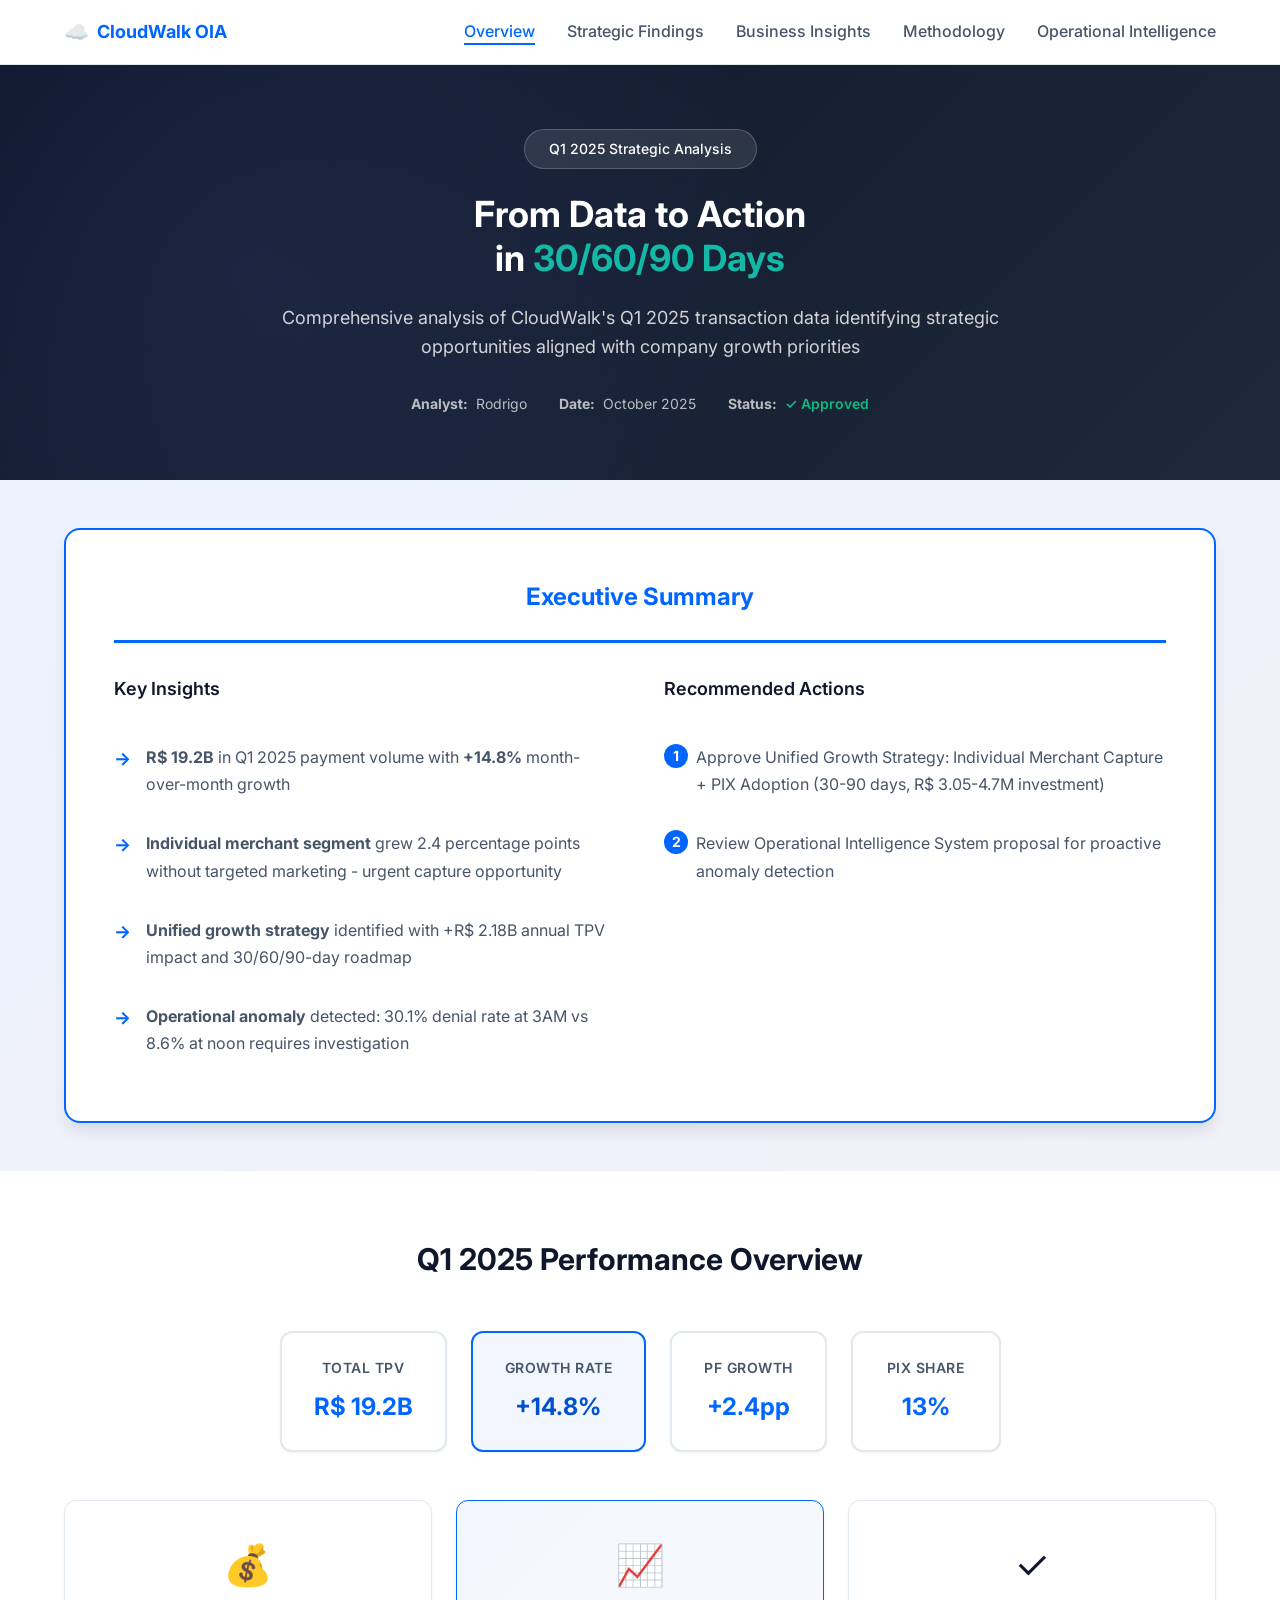
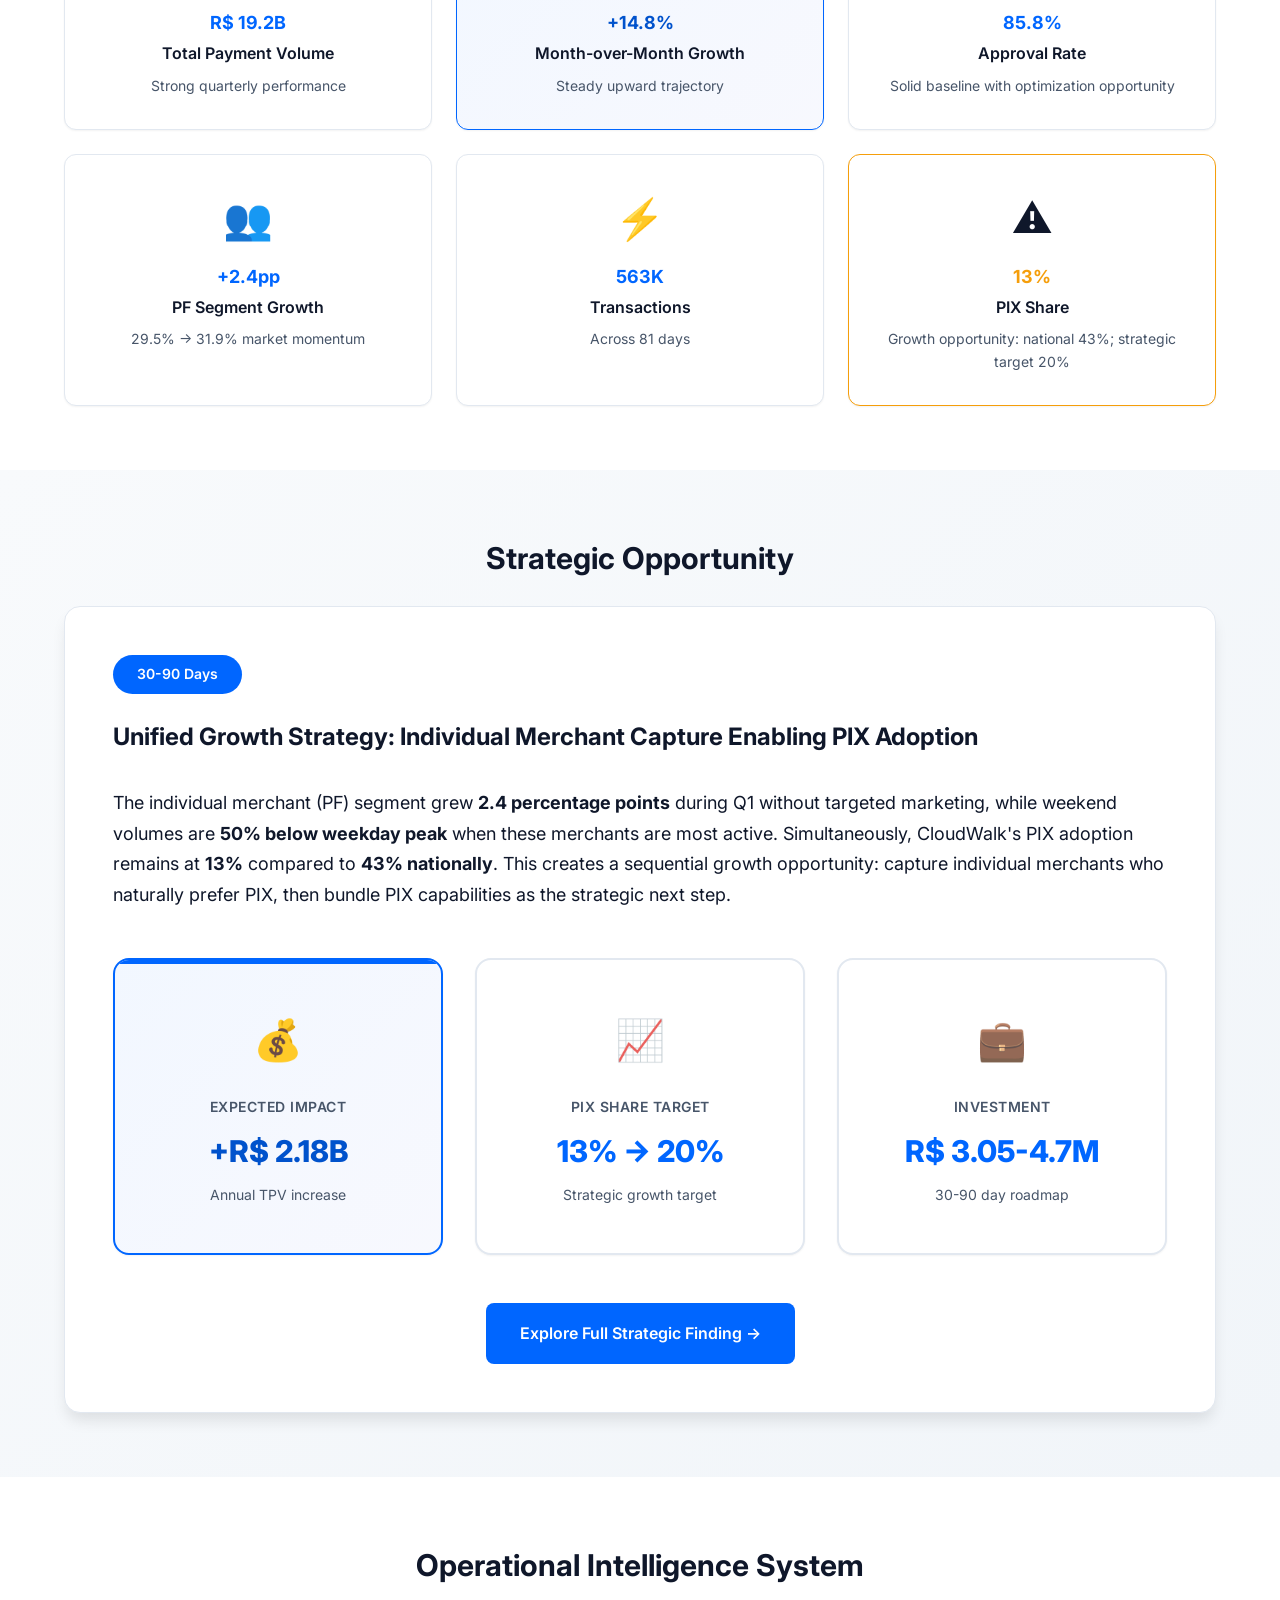
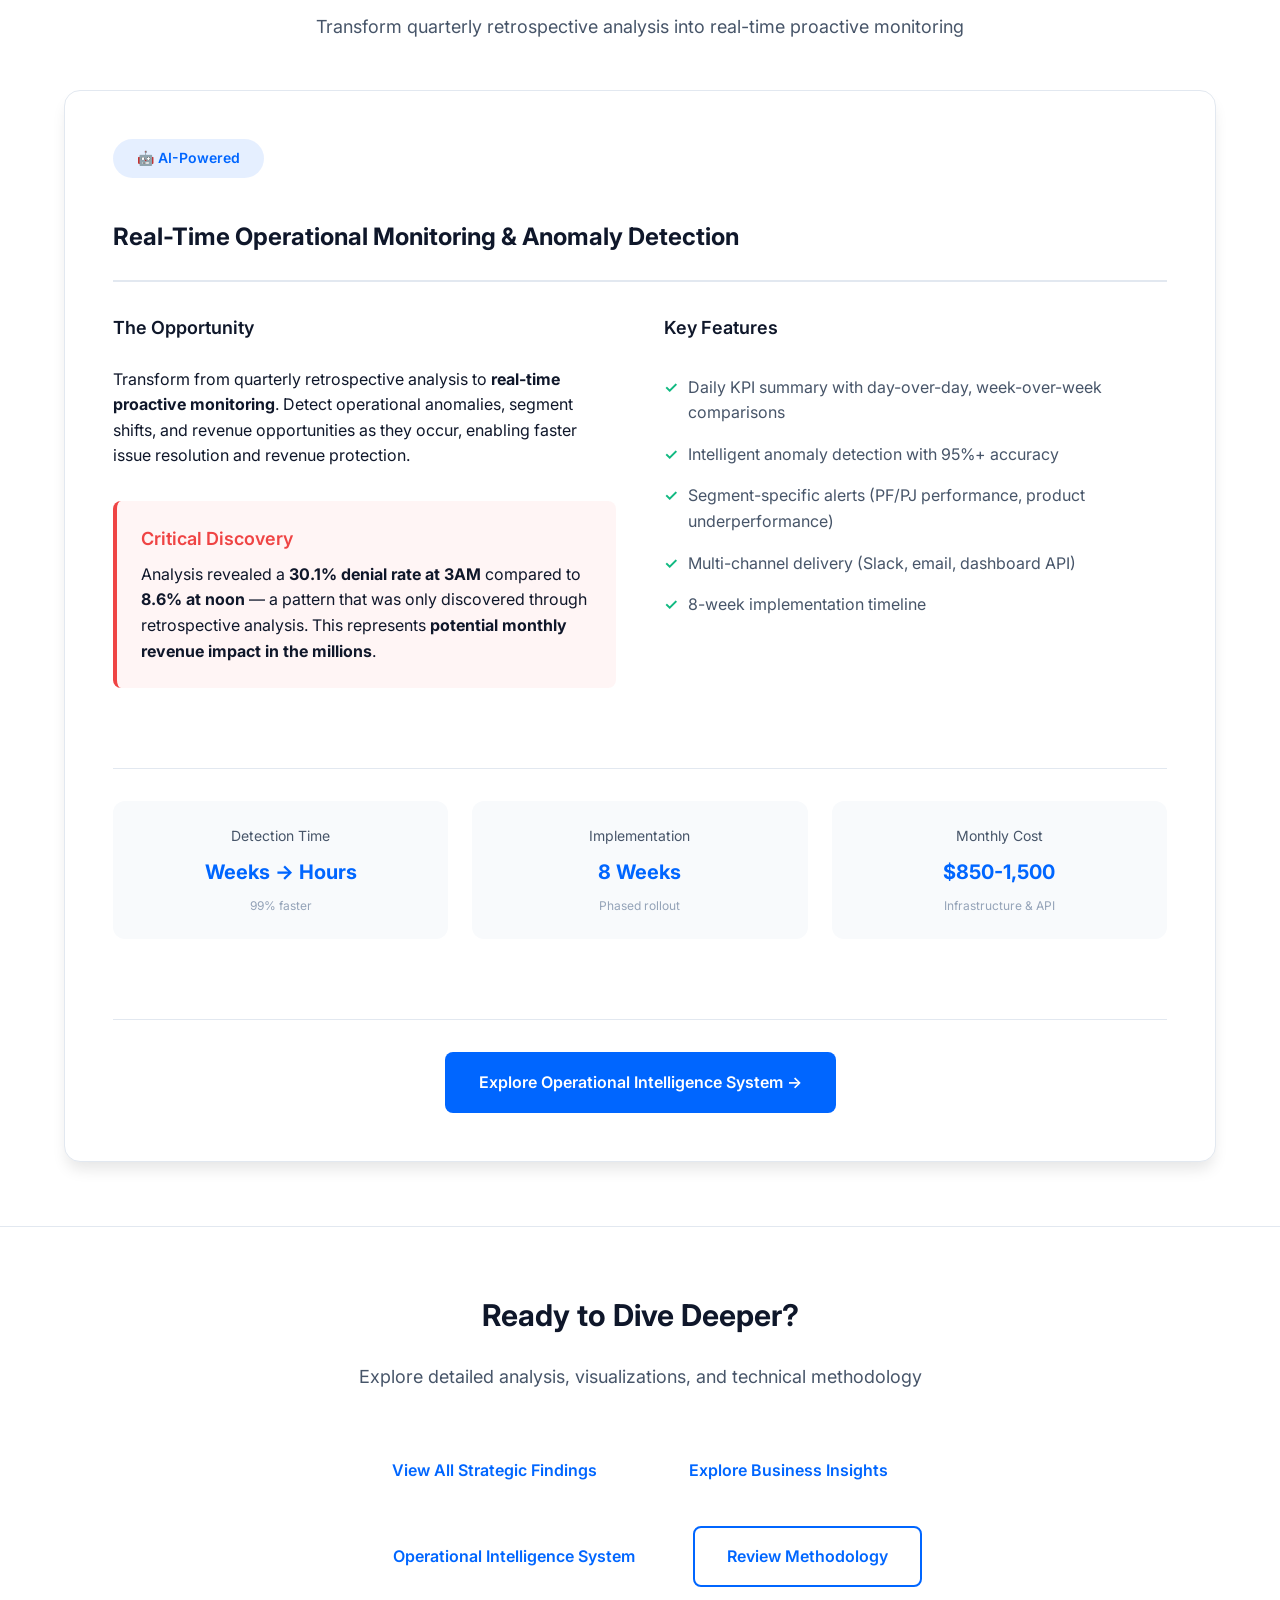
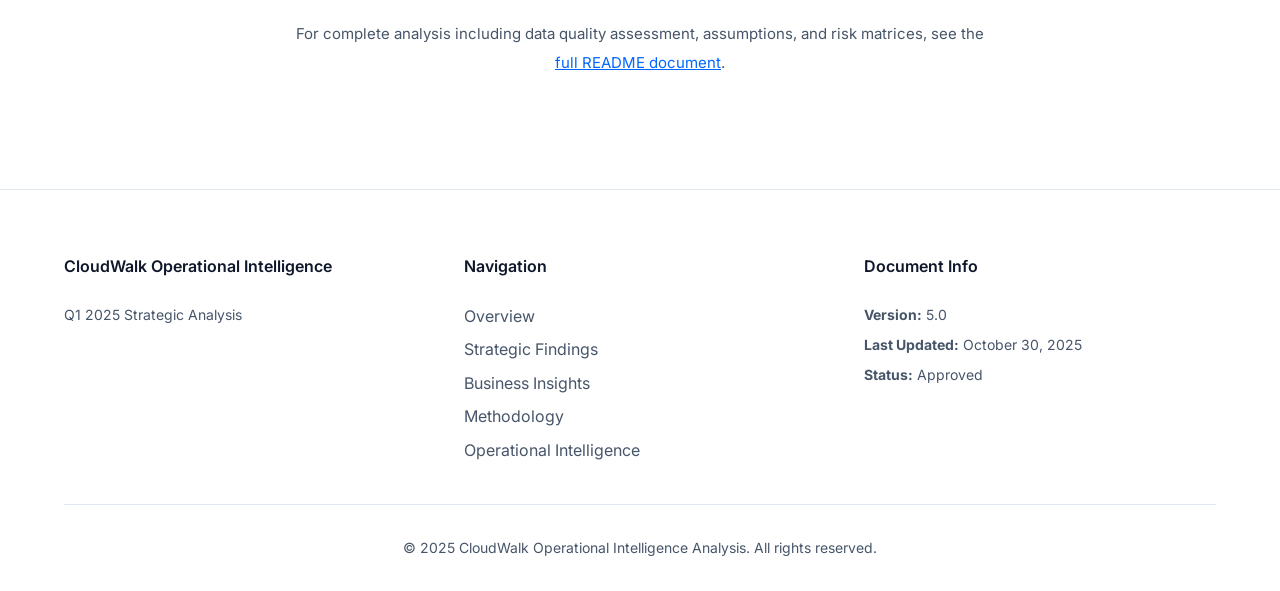
==== docs/index.html @ cc26c4d3 "Commit034 More updates on overview" ====
<!DOCTYPE html>
<html lang="en">
<head>
    <meta charset="UTF-8">
    <meta name="viewport" content="width=device-width, initial-scale=1.0">
    <title>CloudWalk Q1 2025 Strategic Analysis | Operational Intelligence</title>
    <link rel="stylesheet" href="styles.css">
    <link rel="preconnect" href="https://fonts.googleapis.com">
    <link rel="preconnect" href="https://fonts.gstatic.com" crossorigin>
    <link href="https://fonts.googleapis.com/css2?family=Inter:wght@300;400;500;600;700&display=swap" rel="stylesheet">
</head>
<body>
    <!-- Navigation -->
    <nav class="navbar">
        <div class="nav-container">
            <div class="nav-brand">
                <span class="brand-icon">☁️</span>
                <span class="brand-text">CloudWalk OIA</span>
            </div>
            <ul class="nav-menu">
                <li><a href="index.html" class="active">Overview</a></li>
                <li><a href="findings.html">Strategic Findings</a></li>
                <li><a href="insights.html">Business Insights</a></li>
                <li><a href="methodology.html">Methodology</a></li>
                <li><a href="operational-intelligence.html">Operational Intelligence</a></li>
            </ul>
            <button class="nav-toggle" aria-label="Toggle navigation">
                <span></span>
                <span></span>
                <span></span>
            </button>
        </div>
    </nav>

    <!-- Hero Section -->
    <section class="hero">
        <div class="container">
            <div class="hero-content">
                <div class="hero-badge">Q1 2025 Strategic Analysis</div>
                <h1 class="hero-title">From Data to Action<br>in <span class="highlight">30/60/90 Days</span></h1>
                <p class="hero-subtitle">Comprehensive analysis of CloudWalk's Q1 2025 transaction data identifying strategic opportunities aligned with company growth priorities</p>
                <div class="hero-meta">
                    <span class="meta-item"><strong>Analyst:</strong> Rodrigo</span>
                    <span class="meta-item"><strong>Date:</strong> October 2025</span>
                    <span class="meta-item"><strong>Status:</strong> <span class="badge-approved">✓ Approved</span></span>
                </div>
            </div>
        </div>
    </section>

    <!-- Executive Summary -->
    <section class="executive-summary-section">
        <div class="container">
            <div class="exec-summary-card">
                <h2 class="exec-summary-title">Executive Summary</h2>
                <div class="exec-summary-grid">
                    <div class="exec-summary-main">
                        <h3>Key Insights</h3>
                        <ul class="exec-insights">
                            <li><strong>R$ 19.2B</strong> in Q1 2025 payment volume with <strong>+14.8%</strong> month-over-month growth</li>
                            <li><strong>Individual merchant segment</strong> grew 2.4 percentage points without targeted marketing - urgent capture opportunity</li>
                            <li><strong>Unified growth strategy</strong> identified with +R$ 2.18B annual TPV impact and 30/60/90-day roadmap</li>
                            <li><strong>Operational anomaly</strong> detected: 30.1% denial rate at 3AM vs 8.6% at noon requires investigation</li>
                        </ul>
                    </div>
                    <div class="exec-summary-action">
                        <h3>Recommended Actions</h3>
                        <ol class="exec-actions">
                            <li>Approve Unified Growth Strategy: Individual Merchant Capture + PIX Adoption (30-90 days, R$ 3.05-4.7M investment)</li>
                            <li>Review Operational Intelligence System proposal for proactive anomaly detection</li>
                        </ol>
                    </div>
                </div>
            </div>
        </div>
    </section>

    <!-- Key Metrics -->
    <section class="metrics-section">
        <div class="container">
            <h2 class="section-title">Q1 2025 Performance Overview</h2>
            <div class="quick-stats-bar">
                <div class="quick-stat">
                    <span class="quick-stat-label">Total TPV</span>
                    <span class="quick-stat-value">R$ 19.2B</span>
                </div>
                <div class="quick-stat highlight">
                    <span class="quick-stat-label">Growth Rate</span>
                    <span class="quick-stat-value">+14.8%</span>
                </div>
                <div class="quick-stat">
                    <span class="quick-stat-label">PF Growth</span>
                    <span class="quick-stat-value">+2.4pp</span>
                </div>
                <div class="quick-stat">
                    <span class="quick-stat-label">PIX Share</span>
                    <span class="quick-stat-value">13%</span>
                </div>
            </div>
            <div class="metrics-grid">
                <div class="metric-card">
                    <div class="metric-icon">💰</div>
                    <div class="metric-value">R$ 19.2B</div>
                    <div class="metric-label">Total Payment Volume</div>
                    <div class="metric-description">Strong quarterly performance</div>
                </div>
                <div class="metric-card highlight-card">
                    <div class="metric-icon">📈</div>
                    <div class="metric-value">+14.8%</div>
                    <div class="metric-label">Month-over-Month Growth</div>
                    <div class="metric-description">Steady upward trajectory</div>
                </div>
                <div class="metric-card">
                    <div class="metric-icon">✓</div>
                    <div class="metric-value">85.8%</div>
                    <div class="metric-label">Approval Rate</div>
                    <div class="metric-description">Solid baseline with optimization opportunity</div>
                </div>
                <div class="metric-card">
                    <div class="metric-icon">👥</div>
                    <div class="metric-value">+2.4pp</div>
                    <div class="metric-label">PF Segment Growth</div>
                    <div class="metric-description">29.5% → 31.9% market momentum</div>
                </div>
                <div class="metric-card">
                    <div class="metric-icon">⚡</div>
                    <div class="metric-value">563K</div>
                    <div class="metric-label">Transactions</div>
                    <div class="metric-description">Across 81 days</div>
                </div>
                <div class="metric-card warning-card">
                    <div class="metric-icon">⚠️</div>
                    <div class="metric-value">13%</div>
                    <div class="metric-label">PIX Share</div>
                    <div class="metric-description">Growth opportunity: national 43%; strategic target 20%</div>
                </div>
            </div>
        </div>
    </section>

    <!-- Strategic Opportunity (Consolidated) -->
    <section class="opportunity-section">
        <div class="container">
            <div class="opportunity-content">
                <h2 class="section-title">Strategic Opportunity</h2>
                <div class="opportunity-card">
                    <div class="opportunity-header">
                        <span class="opportunity-badge">30-90 Days</span>
                        <h3>Unified Growth Strategy: Individual Merchant Capture Enabling PIX Adoption</h3>
                    </div>
                    <div class="opportunity-body">
                        <p class="lead">The individual merchant (PF) segment grew <strong>2.4 percentage points</strong> during Q1 without targeted marketing, while weekend volumes are <strong>50% below weekday peak</strong> when these merchants are most active. Simultaneously, CloudWalk's PIX adoption remains at <strong>13%</strong> compared to <strong>43% nationally</strong>. This creates a sequential growth opportunity: capture individual merchants who naturally prefer PIX, then bundle PIX capabilities as the strategic next step.</p>
                        
                        <div class="opportunity-metrics-grid">
                            <div class="opportunity-metric-card highlight">
                                <div class="metric-icon">💰</div>
                                <div class="metric-label">Expected Impact</div>
                                <div class="metric-value">+R$ 2.18B</div>
                                <div class="metric-detail">Annual TPV increase</div>
                            </div>
                            <div class="opportunity-metric-card">
                                <div class="metric-icon">📈</div>
                                <div class="metric-label">PIX Share Target</div>
                                <div class="metric-value">13% → 20%</div>
                                <div class="metric-detail">Strategic growth target</div>
                            </div>
                            <div class="opportunity-metric-card">
                                <div class="metric-icon">💼</div>
                                <div class="metric-label">Investment</div>
                                <div class="metric-value">R$ 3.05-4.7M</div>
                                <div class="metric-detail">30-90 day roadmap</div>
                            </div>
                        </div>

                        <div class="opportunity-cta">
                            <a href="findings.html#finding-1" class="btn btn-primary">Explore Full Strategic Finding →</a>
                        </div>
                    </div>
                </div>
            </div>
        </div>
    </section>

    <!-- Operational Intelligence Preview -->
    <section class="operational-intelligence-preview">
        <div class="container">
            <h2 class="section-title">Operational Intelligence System</h2>
            <p class="section-subtitle">Transform quarterly retrospective analysis into real-time proactive monitoring</p>
            
            <div class="oi-preview-card">
                <div class="oi-preview-header">
                    <span class="oi-badge">🤖 AI-Powered</span>
                    <h3>Real-Time Operational Monitoring & Anomaly Detection</h3>
                </div>
                <div class="oi-preview-content">
                    <div class="oi-preview-main">
                        <h4>The Opportunity</h4>
                        <p>Transform from quarterly retrospective analysis to <strong>real-time proactive monitoring</strong>. Detect operational anomalies, segment shifts, and revenue opportunities as they occur, enabling faster issue resolution and revenue protection.</p>
                        
                        <div class="oi-key-discovery">
                            <h4>Critical Discovery</h4>
                            <p>Analysis revealed a <strong>30.1% denial rate at 3AM</strong> compared to <strong>8.6% at noon</strong> — a pattern that was only discovered through retrospective analysis. This represents <strong>potential monthly revenue impact in the millions</strong>.</p>
                        </div>
                    </div>
                    
                    <div class="oi-preview-features">
                        <h4>Key Features</h4>
                        <ul>
                            <li>Daily KPI summary with day-over-day, week-over-week comparisons</li>
                            <li>Intelligent anomaly detection with 95%+ accuracy</li>
                            <li>Segment-specific alerts (PF/PJ performance, product underperformance)</li>
                            <li>Multi-channel delivery (Slack, email, dashboard API)</li>
                            <li>8-week implementation timeline</li>
                        </ul>
                    </div>
                    
                    <div class="oi-preview-impact">
                        <div class="oi-impact-item">
                            <div class="oi-impact-label">Detection Time</div>
                            <div class="oi-impact-value">Weeks → Hours</div>
                            <div class="oi-impact-detail">99% faster</div>
                        </div>
                        <div class="oi-impact-item">
                            <div class="oi-impact-label">Implementation</div>
                            <div class="oi-impact-value">8 Weeks</div>
                            <div class="oi-impact-detail">Phased rollout</div>
                        </div>
                        <div class="oi-impact-item">
                            <div class="oi-impact-label">Monthly Cost</div>
                            <div class="oi-impact-value">$850-1,500</div>
                            <div class="oi-impact-detail">Infrastructure & API</div>
                        </div>
                    </div>
                    
                    <div class="oi-preview-cta">
                        <a href="operational-intelligence.html" class="btn btn-primary">Explore Operational Intelligence System →</a>
                    </div>
                </div>
            </div>
        </div>
    </section>

    <!-- CTA Section -->
    <section class="cta-section">
        <div class="container">
            <div class="cta-content">
                <h2>Ready to Dive Deeper?</h2>
                <p>Explore detailed analysis, visualizations, and technical methodology</p>
                <div class="cta-buttons">
                    <a href="findings.html" class="btn btn-primary">View All Strategic Findings</a>
                    <a href="insights.html" class="btn btn-secondary">Explore Business Insights</a>
                    <a href="operational-intelligence.html" class="btn btn-secondary">Operational Intelligence System</a>
                    <a href="methodology.html" class="btn btn-outline">Review Methodology</a>
                </div>
                <div class="cta-note">
                    <p><small>For complete analysis including data quality assessment, assumptions, and risk matrices, see the <a href="../README.md" target="_blank">full README document</a>.</small></p>
                </div>
            </div>
        </div>
    </section>

    <!-- Footer -->
    <footer class="footer">
        <div class="container">
            <div class="footer-content">
                <div class="footer-section">
                    <h4>CloudWalk Operational Intelligence</h4>
                    <p>Q1 2025 Strategic Analysis</p>
                </div>
                <div class="footer-section">
                    <h4>Navigation</h4>
                    <ul>
                        <li><a href="index.html">Overview</a></li>
                        <li><a href="findings.html">Strategic Findings</a></li>
                        <li><a href="insights.html">Business Insights</a></li>
                        <li><a href="methodology.html">Methodology</a></li>
                        <li><a href="operational-intelligence.html">Operational Intelligence</a></li>
                    </ul>
                </div>
                <div class="footer-section">
                    <h4>Document Info</h4>
                    <p><strong>Version:</strong> 5.0</p>
                    <p><strong>Last Updated:</strong> October 30, 2025</p>
                    <p><strong>Status:</strong> Approved</p>
                </div>
            </div>
            <div class="footer-bottom">
                <p>&copy; 2025 CloudWalk Operational Intelligence Analysis. All rights reserved.</p>
            </div>
        </div>
    </footer>

    <script src="script.js"></script>
</body>
</html>
---- docs/styles.css ----
/* CloudWalk Fintech Theme - Modern Design System */

:root {
    /* CloudWalk Brand Colors */
    --primary-blue: #0066FF;
    --primary-blue-dark: #0052CC;
    --primary-blue-light: #3385FF;
    --accent-purple: #6B46C1;
    --accent-teal: #14B8A6;
    --accent-orange: #F59E0B;
    
    /* Neutral Colors */
    --bg-dark: #0F172A;
    --bg-card: #1E293B;
    --bg-light: #F8FAFC;
    --text-primary: #0F172A;
    --text-secondary: #475569;
    --text-light: #94A3B8;
    --border-color: #E2E8F0;
    
    /* Status Colors */
    --success: #10B981;
    --warning: #F59E0B;
    --error: #EF4444;
    --info: #3B82F6;
    
    /* Spacing */
    --spacing-xs: 0.5rem;
    --spacing-sm: 1rem;
    --spacing-md: 1.5rem;
    --spacing-lg: 2rem;
    --spacing-xl: 3rem;
    --spacing-2xl: 4rem;
    
    /* Typography */
    --font-family: 'Inter', -apple-system, BlinkMacSystemFont, 'Segoe UI', sans-serif;
    --font-size-xs: 0.75rem;
    --font-size-sm: 0.875rem;
    --font-size-base: 1rem;
    --font-size-lg: 1.125rem;
    --font-size-xl: 1.25rem;
    --font-size-2xl: 1.5rem;
    --font-size-3xl: 1.875rem;
    --font-size-4xl: 2.25rem;
    
    /* Shadows */
    --shadow-sm: 0 1px 2px 0 rgba(0, 0, 0, 0.05);
    --shadow-md: 0 4px 6px -1px rgba(0, 0, 0, 0.1);
    --shadow-lg: 0 10px 15px -3px rgba(0, 0, 0, 0.1);
    --shadow-xl: 0 20px 25px -5px rgba(0, 0, 0, 0.1);
    
    /* Transitions */
    --transition-fast: 150ms ease;
    --transition-base: 300ms ease;
    --transition-slow: 500ms ease;
}

/* Reset & Base Styles */
* {
    margin: 0;
    padding: 0;
    box-sizing: border-box;
}

html {
    scroll-behavior: smooth;
}

body {
    font-family: var(--font-family);
    font-size: var(--font-size-base);
    line-height: 1.6;
    color: var(--text-primary);
    background: var(--bg-light);
    -webkit-font-smoothing: antialiased;
    -moz-osx-font-smoothing: grayscale;
}

/* Lightbox - hidden by default */
#lightbox {
    display: none !important;
    position: fixed;
    top: 0;
    left: 0;
    right: 0;
    bottom: 0;
    background: rgba(0, 0, 0, 0.9);
    z-index: 10000;
    align-items: center;
    justify-content: center;
    padding: 2rem;
}

#lightbox.show {
    display: flex !important;
}

.lightbox-content {
    position: relative;
    max-width: 90%;
    max-height: 90vh;
}

.lightbox-content img {
    max-width: 100%;
    max-height: 90vh;
    border-radius: 8px;
}

.lightbox-close {
    position: absolute;
    top: -40px;
    right: 0;
    color: white;
    font-size: 2rem;
    cursor: pointer;
    font-weight: 300;
    line-height: 1;
    z-index: 10001;
}

.lightbox-caption {
    color: white;
    text-align: center;
    margin-top: 1rem;
    font-size: 1rem;
}

.container {
    max-width: 1200px;
    margin: 0 auto;
    padding: 0 var(--spacing-md);
}

/* Navigation */
.navbar {
    position: sticky;
    top: 0;
    z-index: 1000;
    background: rgba(255, 255, 255, 0.95);
    backdrop-filter: blur(10px);
    border-bottom: 1px solid var(--border-color);
    box-shadow: var(--shadow-sm);
}

.nav-container {
    max-width: 1200px;
    margin: 0 auto;
    padding: var(--spacing-sm) var(--spacing-md);
    display: flex;
    justify-content: space-between;
    align-items: center;
}

.nav-brand {
    display: flex;
    align-items: center;
    gap: var(--spacing-xs);
    font-weight: 700;
    font-size: var(--font-size-lg);
    color: var(--primary-blue);
}

.brand-icon {
    font-size: var(--font-size-xl);
}

.nav-menu {
    display: flex;
    list-style: none;
    gap: var(--spacing-lg);
}

.nav-menu a {
    text-decoration: none;
    color: var(--text-secondary);
    font-weight: 500;
    transition: color var(--transition-fast);
    position: relative;
}

.nav-menu a:hover,
.nav-menu a.active {
    color: var(--primary-blue);
}

.nav-menu a.active::after {
    content: '';
    position: absolute;
    bottom: -4px;
    left: 0;
    right: 0;
    height: 2px;
    background: var(--primary-blue);
}

.nav-toggle {
    display: none;
    flex-direction: column;
    gap: 4px;
    background: none;
    border: none;
    cursor: pointer;
    padding: var(--spacing-xs);
}

.nav-toggle span {
    width: 25px;
    height: 2px;
    background: var(--text-primary);
    transition: var(--transition-base);
}

/* Hero Section */
.hero {
    background: linear-gradient(135deg, var(--bg-dark) 0%, #1E293B 100%);
    color: white;
    padding: var(--spacing-2xl) 0;
    position: relative;
    overflow: hidden;
}

.hero::before {
    content: '';
    position: absolute;
    top: 0;
    left: 0;
    right: 0;
    bottom: 0;
    background: radial-gradient(circle at 20% 50%, rgba(102, 126, 234, 0.1) 0%, transparent 50%);
    pointer-events: none;
}

.hero-content {
    position: relative;
    z-index: 1;
    text-align: center;
    max-width: 800px;
    margin: 0 auto;
}

.hero-badge {
    display: inline-block;
    padding: var(--spacing-xs) var(--spacing-md);
    background: rgba(255, 255, 255, 0.1);
    border: 1px solid rgba(255, 255, 255, 0.2);
    border-radius: 20px;
    font-size: var(--font-size-sm);
    font-weight: 500;
    margin-bottom: var(--spacing-md);
    backdrop-filter: blur(10px);
}

.hero-title {
    font-size: var(--font-size-4xl);
    font-weight: 700;
    line-height: 1.2;
    margin-bottom: var(--spacing-md);
}

.hero-title .highlight {
    color: var(--accent-teal);
}

.hero-subtitle {
    font-size: var(--font-size-lg);
    color: rgba(255, 255, 255, 0.8);
    margin-bottom: var(--spacing-lg);
    line-height: 1.6;
}

.hero-meta {
    display: flex;
    justify-content: center;
    gap: var(--spacing-lg);
    flex-wrap: wrap;
    font-size: var(--font-size-sm);
    color: rgba(255, 255, 255, 0.7);
}

.meta-item {
    display: flex;
    align-items: center;
    gap: var(--spacing-xs);
}

.badge-approved {
    color: var(--success);
    font-weight: 600;
}

/* Executive Summary Section */
.executive-summary-section {
    padding: var(--spacing-xl) 0;
    background: linear-gradient(135deg, rgba(0, 102, 255, 0.05) 0%, rgba(107, 70, 193, 0.05) 100%);
}

.exec-summary-card {
    background: white;
    border-radius: 16px;
    padding: var(--spacing-xl);
    box-shadow: var(--shadow-lg);
    border: 2px solid var(--primary-blue);
}

.exec-summary-title {
    font-size: var(--font-size-2xl);
    font-weight: 700;
    color: var(--primary-blue);
    margin-bottom: var(--spacing-lg);
    text-align: center;
    padding-bottom: var(--spacing-md);
    border-bottom: 3px solid var(--primary-blue);
}

.exec-summary-grid {
    display: grid;
    grid-template-columns: repeat(auto-fit, minmax(400px, 1fr));
    gap: var(--spacing-xl);
}

.exec-summary-main h3,
.exec-summary-action h3 {
    font-size: var(--font-size-lg);
    font-weight: 600;
    color: var(--text-primary);
    margin-bottom: var(--spacing-md);
}

.exec-insights,
.exec-actions {
    list-style: none;
    padding-left: 0;
}

.exec-insights li {
    padding: var(--spacing-sm) 0;
    padding-left: var(--spacing-lg);
    position: relative;
    color: var(--text-secondary);
    line-height: 1.7;
    font-size: var(--font-size-base);
}

.exec-insights li::before {
    content: '→';
    position: absolute;
    left: 0;
    color: var(--primary-blue);
    font-weight: 700;
    font-size: var(--font-size-lg);
}

.exec-actions li {
    padding: var(--spacing-sm) 0;
    padding-left: var(--spacing-lg);
    position: relative;
    color: var(--text-secondary);
    line-height: 1.7;
    font-size: var(--font-size-base);
}

.exec-actions li::before {
    content: counter(list-counter);
    counter-increment: list-counter;
    position: absolute;
    left: 0;
    width: 24px;
    height: 24px;
    background: var(--primary-blue);
    color: white;
    border-radius: 50%;
    display: flex;
    align-items: center;
    justify-content: center;
    font-weight: 700;
    font-size: var(--font-size-sm);
}

.exec-summary-action {
    counter-reset: list-counter;
}

.exec-summary-action ol {
    list-style: none;
    padding-left: 0;
}

/* Quick Stats Bar */
.quick-stats-bar {
    display: flex;
    justify-content: center;
    gap: var(--spacing-md);
    margin: var(--spacing-xl) 0;
    flex-wrap: wrap;
}

.quick-stat {
    background: white;
    border: 2px solid var(--border-color);
    border-radius: 12px;
    padding: var(--spacing-md) var(--spacing-lg);
    text-align: center;
    min-width: 150px;
    box-shadow: var(--shadow-sm);
}

.quick-stat.highlight {
    border-color: var(--primary-blue);
    background: rgba(0, 102, 255, 0.05);
}

.quick-stat.warning {
    border-color: var(--warning);
    background: rgba(245, 158, 11, 0.05);
}

.quick-stat-label {
    display: block;
    font-size: var(--font-size-sm);
    color: var(--text-secondary);
    font-weight: 600;
    margin-bottom: var(--spacing-xs);
    text-transform: uppercase;
    letter-spacing: 0.5px;
}

.quick-stat-value {
    display: block;
    font-size: var(--font-size-2xl);
    font-weight: 700;
    color: var(--primary-blue);
}

.quick-stat.highlight .quick-stat-value {
    color: var(--primary-blue-dark);
}

.quick-stat.warning .quick-stat-value {
    color: var(--warning);
}

/* Metrics Section */
.metrics-section {
    padding: var(--spacing-2xl) 0;
    background: white;
}

.section-title {
    font-size: var(--font-size-3xl);
    font-weight: 700;
    margin-bottom: var(--spacing-md);
    color: var(--text-primary);
    text-align: center;
}

.section-subtitle {
    text-align: center;
    color: var(--text-secondary);
    margin-bottom: var(--spacing-xl);
    font-size: var(--font-size-lg);
}

.metrics-grid {
    display: grid;
    grid-template-columns: repeat(auto-fit, minmax(280px, 1fr));
    gap: var(--spacing-md);
    margin-top: var(--spacing-xl);
}

.metric-card {
    background: white;
    border: 1px solid var(--border-color);
    border-radius: 12px;
    padding: var(--spacing-lg);
    text-align: center;
    transition: all var(--transition-base);
    box-shadow: var(--shadow-sm);
}

.metric-card:hover {
    transform: translateY(-4px);
    box-shadow: var(--shadow-lg);
    border-color: var(--primary-blue-light);
}

.metric-icon {
    font-size: 2.5rem;
    margin-bottom: var(--spacing-sm);
}

.metric-value {
    font-size: var(--font-size-4xl);
    font-weight: 800;
    color: var(--primary-blue);
    margin-bottom: var(--spacing-xs);
    line-height: 1.1;
}

.metric-label {
    font-size: var(--font-size-base);
    font-weight: 600;
    color: var(--text-primary);
    margin-bottom: var(--spacing-xs);
}

.metric-description {
    font-size: var(--font-size-sm);
    color: var(--text-secondary);
}

.highlight-card {
    border-color: var(--primary-blue);
    background: linear-gradient(135deg, rgba(0, 102, 255, 0.05) 0%, rgba(102, 126, 234, 0.05) 100%);
}

.highlight-card .metric-value {
    color: var(--primary-blue-dark);
}

.warning-card {
    border-color: var(--warning);
}

.warning-card .metric-value {
    color: var(--warning);
}

/* Opportunity Section */
.opportunity-section {
    padding: var(--spacing-2xl) 0;
    background: linear-gradient(135deg, #F8FAFC 0%, #F1F5F9 100%);
}

.opportunity-card {
    background: white;
    border-radius: 16px;
    padding: var(--spacing-xl);
    box-shadow: var(--shadow-lg);
    border: 1px solid var(--border-color);
}

.opportunity-header {
    margin-bottom: var(--spacing-lg);
}

.opportunity-badge {
    display: inline-block;
    padding: var(--spacing-xs) var(--spacing-md);
    background: var(--primary-blue);
    color: white;
    border-radius: 20px;
    font-size: var(--font-size-sm);
    font-weight: 600;
    margin-bottom: var(--spacing-md);
}

.opportunity-header h3 {
    font-size: var(--font-size-2xl);
    font-weight: 700;
    color: var(--text-primary);
}

.lead {
    font-size: var(--font-size-lg);
    line-height: 1.7;
    color: var(--text-primary);
    margin-bottom: var(--spacing-lg);
}

.opportunity-grid {
    display: grid;
    grid-template-columns: repeat(auto-fit, minmax(250px, 1fr));
    gap: var(--spacing-lg);
    margin-bottom: var(--spacing-lg);
}

.opportunity-point {
    display: flex;
    gap: var(--spacing-md);
}

.point-icon {
    font-size: 2rem;
    flex-shrink: 0;
}

.point-content h4 {
    font-size: var(--font-size-base);
    font-weight: 600;
    margin-bottom: var(--spacing-xs);
    color: var(--text-primary);
}

.point-content p {
    font-size: var(--font-size-sm);
    color: var(--text-secondary);
    line-height: 1.6;
}

.opportunity-cta {
    text-align: center;
    margin-top: var(--spacing-lg);
}

.opportunity-metrics-grid {
    display: grid;
    grid-template-columns: repeat(auto-fit, minmax(250px, 1fr));
    gap: var(--spacing-lg);
    margin: var(--spacing-xl) 0;
}

.opportunity-metric-card {
    background: white;
    border: 2px solid var(--border-color);
    border-radius: 16px;
    padding: var(--spacing-xl);
    text-align: center;
    transition: all var(--transition-base);
    box-shadow: var(--shadow-sm);
    position: relative;
    overflow: hidden;
}

.opportunity-metric-card::before {
    content: '';
    position: absolute;
    top: 0;
    left: 0;
    right: 0;
    height: 4px;
    background: var(--primary-blue);
    transform: scaleX(0);
    transition: transform var(--transition-base);
}

.opportunity-metric-card:hover {
    transform: translateY(-4px);
    box-shadow: var(--shadow-lg);
    border-color: var(--primary-blue-light);
}

.opportunity-metric-card:hover::before {
    transform: scaleX(1);
}

.opportunity-metric-card.highlight {
    border-color: var(--primary-blue);
    background: linear-gradient(135deg, rgba(0, 102, 255, 0.05) 0%, rgba(102, 126, 234, 0.05) 100%);
}

.opportunity-metric-card.highlight::before {
    transform: scaleX(1);
    background: var(--primary-blue);
}

.opportunity-metric-card .metric-icon {
    font-size: 2.5rem;
    margin-bottom: var(--spacing-md);
    opacity: 0.8;
}

.opportunity-metric-card.highlight .metric-icon {
    opacity: 1;
}

.opportunity-metric-card .metric-label {
    font-size: var(--font-size-sm);
    color: var(--text-secondary);
    font-weight: 600;
    text-transform: uppercase;
    letter-spacing: 0.5px;
    margin-bottom: var(--spacing-sm);
}

.opportunity-metric-card .metric-value {
    font-size: var(--font-size-3xl);
    font-weight: 800;
    color: var(--primary-blue);
    margin: var(--spacing-sm) 0;
    line-height: 1.1;
}

.opportunity-metric-card.highlight .metric-value {
    color: var(--primary-blue-dark);
}

.opportunity-metric-card .metric-detail {
    font-size: var(--font-size-sm);
    color: var(--text-secondary);
    margin-top: var(--spacing-sm);
    line-height: 1.5;
}

/* ROI Overview Section */
.roi-overview-section {
    padding: var(--spacing-xl) 0;
    background: linear-gradient(135deg, rgba(20, 184, 166, 0.05) 0%, rgba(0, 102, 255, 0.05) 100%);
}

.roi-card {
    background: white;
    border-radius: 16px;
    padding: var(--spacing-xl);
    box-shadow: var(--shadow-lg);
    border: 2px solid var(--accent-teal);
}

.roi-grid {
    display: grid;
    grid-template-columns: repeat(auto-fit, minmax(250px, 1fr));
    gap: var(--spacing-lg);
    margin-top: var(--spacing-lg);
}

.roi-item {
    background: var(--bg-light);
    border: 2px solid var(--border-color);
    border-radius: 12px;
    padding: var(--spacing-lg);
    text-align: center;
    transition: transform var(--transition-base);
}

.roi-item:hover {
    transform: translateY(-4px);
    box-shadow: var(--shadow-md);
}

.roi-item.highlight {
    border-color: var(--accent-teal);
    background: rgba(20, 184, 166, 0.1);
}

.roi-label {
    font-size: var(--font-size-sm);
    color: var(--text-secondary);
    font-weight: 600;
    text-transform: uppercase;
    letter-spacing: 0.5px;
    margin-bottom: var(--spacing-sm);
}

.roi-value {
    font-size: var(--font-size-4xl);
    font-weight: 800;
    color: var(--primary-blue);
    margin: var(--spacing-sm) 0;
    line-height: 1.1;
}

.roi-item.highlight .roi-value {
    color: var(--accent-teal);
}

.roi-detail {
    font-size: var(--font-size-sm);
    color: var(--text-secondary);
    margin-bottom: var(--spacing-md);
}

.roi-investment {
    font-size: var(--font-size-xs);
    color: var(--text-light);
    padding-top: var(--spacing-sm);
    border-top: 1px solid var(--border-color);
}

/* Findings Preview */
.findings-preview {
    padding: var(--spacing-2xl) 0;
    background: white;
}

.findings-grid {
    display: grid;
    gap: var(--spacing-lg);
    margin-top: var(--spacing-xl);
}

.finding-card {
    background: white;
    border: 2px solid var(--border-color);
    border-radius: 16px;
    padding: var(--spacing-xl);
    transition: all var(--transition-base);
    position: relative;
    overflow: hidden;
}

.finding-card::before {
    content: '';
    position: absolute;
    top: 0;
    left: 0;
    width: 4px;
    height: 100%;
    background: var(--primary-blue);
    transform: scaleY(0);
    transition: transform var(--transition-base);
}

.finding-card:hover {
    border-color: var(--primary-blue);
    box-shadow: var(--shadow-lg);
    transform: translateY(-2px);
}

.finding-card:hover::before {
    transform: scaleY(1);
}

.finding-number {
    position: absolute;
    top: var(--spacing-lg);
    right: var(--spacing-lg);
    font-size: 4rem;
    font-weight: 700;
    color: rgba(0, 102, 255, 0.1);
    line-height: 1;
}

.finding-header {
    margin-bottom: var(--spacing-md);
}

.finding-timeline {
    display: inline-block;
    padding: var(--spacing-xs) var(--spacing-md);
    background: rgba(0, 102, 255, 0.1);
    color: var(--primary-blue);
    border-radius: 20px;
    font-size: var(--font-size-sm);
    font-weight: 600;
    margin-bottom: var(--spacing-sm);
}

.finding-header h3 {
    font-size: var(--font-size-xl);
    font-weight: 700;
    color: var(--text-primary);
    margin-bottom: var(--spacing-sm);
}

.finding-description {
    color: var(--text-secondary);
    margin-bottom: var(--spacing-md);
    line-height: 1.6;
}

.finding-metrics {
    display: flex;
    gap: var(--spacing-lg);
    margin-bottom: var(--spacing-md);
    padding: var(--spacing-md);
    background: var(--bg-light);
    border-radius: 8px;
}

.finding-metric {
    display: flex;
    flex-direction: column;
    gap: var(--spacing-xs);
}

.metric-name {
    font-size: var(--font-size-sm);
    color: var(--text-secondary);
}

.metric-value {
    font-size: var(--font-size-lg);
    font-weight: 700;
    color: var(--primary-blue);
}

.finding-details {
    margin-top: var(--spacing-md);
    padding-top: var(--spacing-md);
    border-top: 1px solid var(--border-color);
}

.detail-section {
    margin-bottom: var(--spacing-md);
}

.detail-section h4 {
    font-size: var(--font-size-base);
    font-weight: 600;
    margin-bottom: var(--spacing-sm);
    color: var(--text-primary);
}

.detail-section ul {
    list-style: none;
    padding-left: 0;
}

.detail-section li {
    padding: var(--spacing-xs) 0;
    padding-left: var(--spacing-md);
    position: relative;
    color: var(--text-secondary);
}

.detail-section li::before {
    content: '→';
    position: absolute;
    left: 0;
    color: var(--primary-blue);
}

.detail-section p {
    color: var(--text-secondary);
    font-size: var(--font-size-sm);
}

/* Buttons */
.btn {
    display: inline-block;
    padding: var(--spacing-sm) var(--spacing-lg);
    border-radius: 8px;
    font-weight: 600;
    text-decoration: none;
    transition: all var(--transition-base);
    border: 2px solid transparent;
    cursor: pointer;
    font-size: var(--font-size-base);
}

.btn-primary {
    background: var(--primary-blue);
    color: white;
}

.btn-primary:hover {
    background: var(--primary-blue-dark);
    transform: translateY(-2px);
    box-shadow: var(--shadow-md);
}

.btn-secondary {
    background: var(--accent-purple);
    color: white;
}

.btn-secondary:hover {
    background: #553C9A;
    transform: translateY(-2px);
    box-shadow: var(--shadow-md);
}

.btn-outline {
    background: transparent;
    color: var(--primary-blue);
    border-color: var(--primary-blue);
}

.btn-outline:hover {
    background: var(--primary-blue);
    color: white;
}

.btn-expand {
    background: transparent;
    color: var(--primary-blue);
    border: none;
    font-weight: 600;
    cursor: pointer;
    padding: var(--spacing-sm) 0;
    margin-right: var(--spacing-md);
    transition: color var(--transition-fast);
}

.btn-expand:hover {
    color: var(--primary-blue-dark);
}

/* Timeline Section */
.timeline-section {
    padding: var(--spacing-2xl) 0;
    background: var(--bg-light);
}

.timeline {
    position: relative;
    max-width: 800px;
    margin: var(--spacing-xl) auto 0;
    padding-left: var(--spacing-xl);
}

.timeline::before {
    content: '';
    position: absolute;
    left: 0;
    top: 0;
    bottom: 0;
    width: 2px;
    background: var(--border-color);
}

.timeline-item {
    position: relative;
    margin-bottom: var(--spacing-xl);
    padding-left: var(--spacing-xl);
}

.timeline-item::before {
    content: '';
    position: absolute;
    left: calc(-1 * var(--spacing-xl) - 5px);
    top: 0;
    width: 12px;
    height: 12px;
    border-radius: 50%;
    background: var(--primary-blue);
    border: 3px solid white;
    box-shadow: 0 0 0 2px var(--primary-blue);
}

.timeline-marker {
    position: absolute;
    left: calc(-1 * var(--spacing-xl) - 70px);
    top: -4px;
    font-weight: 700;
    color: var(--primary-blue);
    font-size: var(--font-size-sm);
}

.timeline-content {
    background: white;
    padding: var(--spacing-lg);
    border-radius: 12px;
    border: 1px solid var(--border-color);
    box-shadow: var(--shadow-sm);
}

.timeline-content h4 {
    font-size: var(--font-size-lg);
    font-weight: 700;
    margin-bottom: var(--spacing-sm);
    color: var(--text-primary);
}

.timeline-content p {
    color: var(--text-secondary);
    margin-bottom: var(--spacing-sm);
}

.timeline-metrics {
    margin-top: var(--spacing-sm);
}

.timeline-metric {
    display: inline-block;
    padding: var(--spacing-xs) var(--spacing-md);
    background: rgba(0, 102, 255, 0.1);
    color: var(--primary-blue);
    border-radius: 20px;
    font-size: var(--font-size-sm);
    font-weight: 600;
}

/* CTA Section */
.cta-section {
    padding: var(--spacing-2xl) 0;
    background: white;
    color: var(--text-primary);
    border-top: 1px solid var(--border-color);
}

.cta-content {
    text-align: center;
    max-width: 700px;
    margin: 0 auto;
}

.cta-content h2 {
    font-size: var(--font-size-3xl);
    font-weight: 700;
    margin-bottom: var(--spacing-md);
    color: var(--text-primary);
}

.cta-content p {
    font-size: var(--font-size-lg);
    margin-bottom: var(--spacing-xl);
    color: var(--text-secondary);
}

.cta-buttons {
    display: flex;
    gap: var(--spacing-md);
    justify-content: center;
    flex-wrap: wrap;
    margin-bottom: var(--spacing-lg);
}

.cta-buttons .btn {
    background: white;
    color: var(--primary-blue);
}

.cta-buttons .btn:hover {
    background: var(--bg-light);
    transform: translateY(-2px);
}

.cta-buttons .btn-outline {
    background: transparent;
    color: var(--primary-blue);
    border-color: var(--primary-blue);
}

.cta-buttons .btn-outline:hover {
    background: var(--primary-blue);
    color: white;
}

.cta-note {
    margin-top: var(--spacing-lg);
    color: var(--text-secondary);
}

.cta-note a {
    color: var(--primary-blue);
    text-decoration: underline;
}

/* Footer */
.footer {
    background: white;
    color: var(--text-secondary);
    padding: var(--spacing-2xl) 0 var(--spacing-lg);
    border-top: 1px solid var(--border-color);
}

.footer-content {
    display: grid;
    grid-template-columns: repeat(auto-fit, minmax(250px, 1fr));
    gap: var(--spacing-xl);
    margin-bottom: var(--spacing-lg);
}

.footer-section h4 {
    color: var(--text-primary);
    font-size: var(--font-size-base);
    font-weight: 600;
    margin-bottom: var(--spacing-md);
}

.footer-section ul {
    list-style: none;
}

.footer-section ul li {
    margin-bottom: var(--spacing-xs);
}

.footer-section a {
    color: var(--text-secondary);
    text-decoration: none;
    transition: color var(--transition-fast);
}

.footer-section a:hover {
    color: var(--primary-blue);
}

.footer-section p {
    font-size: var(--font-size-sm);
    margin-bottom: var(--spacing-xs);
}

.footer-bottom {
    text-align: center;
    padding-top: var(--spacing-lg);
    border-top: 1px solid var(--border-color);
    font-size: var(--font-size-sm);
    color: var(--text-secondary);
}

/* Responsive Design */
@media (max-width: 768px) {
    .nav-menu {
        position: fixed;
        left: -100%;
        top: 60px;
        flex-direction: column;
        background: white;
        width: 100%;
        text-align: center;
        transition: left var(--transition-base);
        box-shadow: var(--shadow-lg);
        padding: var(--spacing-lg) 0;
    }

    .nav-menu.active {
        left: 0;
    }

    .nav-toggle {
        display: flex;
    }

    .hero-title {
        font-size: var(--font-size-3xl);
    }

    .section-title {
        font-size: var(--font-size-2xl);
    }

    .metrics-grid {
        grid-template-columns: 1fr;
    }

    .opportunity-grid {
        grid-template-columns: 1fr;
    }

    .timeline {
        padding-left: var(--spacing-md);
    }

    .timeline-marker {
        display: none;
    }

    .cta-buttons {
        flex-direction: column;
    }

    .cta-buttons .btn {
        width: 100%;
    }

    .finding-number-badge {
        position: relative;
        left: 0;
        top: 0;
        font-size: 3rem;
        margin-bottom: var(--spacing-md);
    }

    .exec-summary-grid {
        grid-template-columns: 1fr;
    }

    .quick-stats-bar {
        flex-direction: column;
        align-items: stretch;
    }

    .quick-stat {
        min-width: auto;
    }

    .roi-grid {
        grid-template-columns: 1fr;
    }

    .opportunity-metrics-grid {
        grid-template-columns: 1fr;
    }
}

/* Page Header */
.page-header {
    background: linear-gradient(135deg, rgba(0, 102, 255, 0.05) 0%, rgba(107, 70, 193, 0.05) 100%) !important;
    color: var(--text-primary) !important;
    padding: var(--spacing-2xl) 0 var(--spacing-xl);
    text-align: center;
    border-bottom: 1px solid var(--border-color);
}

.page-header h1 {
    font-size: var(--font-size-4xl);
    font-weight: 700;
    margin-bottom: var(--spacing-md);
    color: var(--text-primary) !important;
}

.page-subtitle {
    font-size: var(--font-size-lg);
    color: var(--text-secondary) !important;
    max-width: 700px;
    margin: 0 auto;
}

/* Ensure light theme - override any dark styles */
body {
    background: var(--bg-light) !important;
    color: var(--text-primary) !important;
}

/* Finding Section Styles */
.finding-section {
    padding: var(--spacing-2xl) 0;
    background: white !important;
}

.finding-section:nth-child(even) {
    background: var(--bg-light) !important;
}

/* Ensure all finding elements are light */
.finding-main {
    background: white !important;
    color: var(--text-primary) !important;
}

.finding-block {
    color: var(--text-primary) !important;
}

.finding-block-title {
    color: var(--text-primary) !important;
}

.finding-lead {
    color: var(--text-secondary) !important;
}

.finding-container {
    position: relative;
    max-width: 1000px;
    margin: 0 auto;
}

.finding-number-badge {
    position: absolute;
    left: -80px;
    top: 0;
    font-size: 6rem;
    font-weight: 700;
    color: rgba(0, 102, 255, 0.1);
    line-height: 1;
}

.finding-main {
    background: white !important;
    border-radius: 16px;
    padding: var(--spacing-xl);
    box-shadow: var(--shadow-lg);
    border: 1px solid var(--border-color);
    color: var(--text-primary) !important;
}

.finding-title-group {
    margin-bottom: var(--spacing-xl);
    padding-bottom: var(--spacing-lg);
    border-bottom: 2px solid var(--border-color);
}

.finding-timeline-badge {
    display: inline-block;
    padding: var(--spacing-xs) var(--spacing-md);
    background: rgba(0, 102, 255, 0.1);
    color: var(--primary-blue);
    border-radius: 20px;
    font-size: var(--font-size-sm);
    font-weight: 600;
    margin-bottom: var(--spacing-md);
}

.finding-title-group h2 {
    font-size: var(--font-size-2xl);
    font-weight: 700;
    color: var(--text-primary);
    line-height: 1.3;
}

.finding-block {
    margin-bottom: var(--spacing-xl);
}

.finding-block-title {
    font-size: var(--font-size-xl);
    font-weight: 700;
    color: var(--primary-blue);
    margin-bottom: var(--spacing-md);
    padding-bottom: var(--spacing-xs);
    border-bottom: 2px solid var(--primary-blue);
    display: inline-block;
}

.finding-lead {
    font-size: var(--font-size-lg);
    line-height: 1.7;
    color: var(--text-primary);
    margin-bottom: var(--spacing-md);
}

.visualization-grid {
    display: grid;
    grid-template-columns: repeat(auto-fit, minmax(300px, 1fr));
    gap: var(--spacing-lg);
    margin-bottom: var(--spacing-lg);
}

.visualization-item {
    background: var(--bg-light);
    border-radius: 12px;
    padding: var(--spacing-md);
    text-align: center;
}

.visualization-item img {
    max-width: 100%;
    height: auto;
    border-radius: 8px;
    cursor: pointer;
    transition: transform var(--transition-base);
}

.visualization-item img:hover {
    transform: scale(1.02);
}

.viz-caption {
    margin-top: var(--spacing-sm);
    font-size: var(--font-size-sm);
    color: var(--text-secondary);
    font-weight: 600;
}

.data-table, .impact-table, .execution-table {
    overflow-x: auto;
    margin: var(--spacing-lg) 0;
}

table {
    width: 100%;
    border-collapse: collapse;
    background: white;
    border-radius: 8px;
    overflow: hidden;
    box-shadow: var(--shadow-sm);
}

thead {
    background: var(--primary-blue);
    color: white;
}

th {
    padding: var(--spacing-md);
    text-align: left;
    font-weight: 600;
    font-size: var(--font-size-sm);
    text-transform: uppercase;
    letter-spacing: 0.5px;
}

td {
    padding: var(--spacing-md);
    border-bottom: 1px solid var(--border-color);
    color: var(--text-secondary);
}

tbody tr:hover {
    background: var(--bg-light);
}

.highlight-row {
    background: rgba(0, 102, 255, 0.05);
    font-weight: 600;
}

.proof-points {
    margin: var(--spacing-lg) 0;
}

.proof-points h4 {
    font-size: var(--font-size-lg);
    font-weight: 600;
    color: var(--text-primary);
    margin-top: var(--spacing-lg);
    margin-bottom: var(--spacing-sm);
}

.proof-points ul {
    list-style: none;
    padding-left: 0;
}

.proof-points li {
    padding: var(--spacing-xs) 0;
    padding-left: var(--spacing-lg);
    position: relative;
    color: var(--text-secondary);
    line-height: 1.6;
}

.proof-points li::before {
    content: '→';
    position: absolute;
    left: 0;
    color: var(--primary-blue);
    font-weight: 700;
}

.solution-grid {
    display: grid;
    grid-template-columns: repeat(auto-fit, minmax(300px, 1fr));
    gap: var(--spacing-lg);
    margin: var(--spacing-lg) 0;
}

.solution-column h4,
.solution-list h4 {
    font-size: var(--font-size-base);
    font-weight: 600;
    color: var(--text-primary);
    margin-bottom: var(--spacing-sm);
}

.solution-column ul,
.solution-list ul {
    list-style: none;
    padding-left: 0;
}

.solution-column li,
.solution-list li {
    padding: var(--spacing-xs) 0;
    padding-left: var(--spacing-md);
    position: relative;
    color: var(--text-secondary);
    line-height: 1.6;
}

.solution-column li::before,
.solution-list li::before {
    content: '✓';
    position: absolute;
    left: 0;
    color: var(--success);
    font-weight: 700;
}

.phase-timeline {
    margin: var(--spacing-lg) 0;
}

.phase-item {
    display: flex;
    gap: var(--spacing-md);
    margin-bottom: var(--spacing-lg);
    padding: var(--spacing-lg);
    background: var(--bg-light);
    border-radius: 12px;
    border-left: 4px solid var(--primary-blue);
}

.phase-number {
    flex-shrink: 0;
    width: 60px;
    height: 60px;
    background: var(--primary-blue);
    color: white;
    border-radius: 50%;
    display: flex;
    align-items: center;
    justify-content: center;
    font-weight: 700;
    font-size: var(--font-size-lg);
}

.phase-content h4 {
    font-size: var(--font-size-lg);
    font-weight: 600;
    margin-bottom: var(--spacing-xs);
    color: var(--text-primary);
}

.phase-content p {
    color: var(--text-secondary);
    line-height: 1.6;
}

.roi-scenarios {
    margin-top: var(--spacing-xl);
}

.scenario-grid {
    display: grid;
    grid-template-columns: repeat(auto-fit, minmax(200px, 1fr));
    gap: var(--spacing-md);
    margin-top: var(--spacing-md);
}

.scenario-card {
    background: white;
    border: 2px solid var(--border-color);
    border-radius: 12px;
    padding: var(--spacing-lg);
    text-align: center;
}

.scenario-card.highlight {
    border-color: var(--primary-blue);
    background: rgba(0, 102, 255, 0.05);
}

.scenario-card h5 {
    font-size: var(--font-size-base);
    font-weight: 600;
    margin-bottom: var(--spacing-sm);
    color: var(--text-primary);
}

.scenario-metric {
    font-size: var(--font-size-2xl);
    font-weight: 700;
    color: var(--primary-blue);
    margin-bottom: var(--spacing-xs);
}

.scenario-impact {
    font-size: var(--font-size-lg);
    font-weight: 600;
    color: var(--text-primary);
    margin-bottom: var(--spacing-xs);
}

.scenario-probability {
    font-size: var(--font-size-sm);
    color: var(--text-secondary);
}

/* Collapsible Sections */
.collapsible-section {
    margin-top: var(--spacing-xl);
    border-top: 2px solid var(--border-color);
    padding-top: var(--spacing-lg);
}

.collapsible-toggle {
    width: 100%;
    background: var(--bg-light);
    border: 2px solid var(--primary-blue);
    border-radius: 8px;
    padding: var(--spacing-md) var(--spacing-lg);
    font-size: var(--font-size-base);
    font-weight: 600;
    color: var(--primary-blue);
    cursor: pointer;
    display: flex;
    align-items: center;
    gap: var(--spacing-sm);
    transition: all var(--transition-base);
}

.collapsible-toggle:hover {
    background: rgba(0, 102, 255, 0.1);
}

.collapsible-toggle.expanded {
    background: var(--primary-blue);
    color: white;
}

.toggle-icon {
    font-size: var(--font-size-xl);
    font-weight: 300;
    width: 24px;
    text-align: center;
}

.collapsible-content {
    margin-top: var(--spacing-md);
    padding: var(--spacing-lg);
    background: var(--bg-light);
    border-radius: 12px;
    border: 1px solid var(--border-color);
}

.resource-grid {
    display: grid;
    grid-template-columns: repeat(auto-fit, minmax(300px, 1fr));
    gap: var(--spacing-lg);
    margin: var(--spacing-lg) 0;
}

.resource-item {
    background: white;
    padding: var(--spacing-lg);
    border-radius: 12px;
    border: 1px solid var(--border-color);
}

.resource-item.full-width {
    grid-column: 1 / -1;
}

.resource-item h4 {
    font-size: var(--font-size-lg);
    font-weight: 600;
    color: var(--text-primary);
    margin-bottom: var(--spacing-md);
    padding-bottom: var(--spacing-xs);
    border-bottom: 2px solid var(--primary-blue);
}

.resource-item ul {
    list-style: none;
    padding-left: 0;
}

.resource-item li {
    padding: var(--spacing-xs) 0;
    color: var(--text-secondary);
    line-height: 1.6;
}

.risk-grid {
    display: grid;
    grid-template-columns: repeat(auto-fit, minmax(300px, 1fr));
    gap: var(--spacing-md);
    margin: var(--spacing-lg) 0;
}

.risk-item {
    background: white;
    border: 2px solid var(--border-color);
    border-radius: 12px;
    padding: var(--spacing-md);
}

.risk-item.high {
    border-color: var(--error);
}

.risk-item.medium {
    border-color: var(--warning);
}

.risk-item h5 {
    font-size: var(--font-size-base);
    font-weight: 600;
    color: var(--text-primary);
    margin-bottom: var(--spacing-sm);
}

.risk-item p {
    font-size: var(--font-size-sm);
    color: var(--text-secondary);
    line-height: 1.6;
    margin-bottom: var(--spacing-xs);
}

/* Question/Insights Styles */
.question-section {
    padding: var(--spacing-2xl) 0;
    background: white;
}

.question-section.alt {
    background: var(--bg-light);
}

.question-card {
    max-width: 900px;
    margin: 0 auto;
    background: white;
    border-radius: 16px;
    padding: var(--spacing-xl);
    box-shadow: var(--shadow-lg);
    border: 1px solid var(--border-color);
    position: relative;
}

.question-number {
    position: absolute;
    top: -20px;
    left: var(--spacing-xl);
    width: 60px;
    height: 60px;
    background: var(--primary-blue);
    color: white;
    border-radius: 50%;
    display: flex;
    align-items: center;
    justify-content: center;
    font-size: var(--font-size-2xl);
    font-weight: 700;
    box-shadow: var(--shadow-md);
}

.question-content {
    margin-top: var(--spacing-lg);
}

.question-content h2 {
    font-size: var(--font-size-2xl);
    font-weight: 700;
    color: var(--text-primary);
    margin-bottom: var(--spacing-lg);
    padding-bottom: var(--spacing-md);
    border-bottom: 2px solid var(--border-color);
}

.answer-section {
    margin-top: var(--spacing-md);
}

.answer-lead {
    font-size: var(--font-size-lg);
    line-height: 1.7;
    color: var(--text-primary);
    margin-bottom: var(--spacing-lg);
    padding: var(--spacing-lg);
    background: rgba(0, 102, 255, 0.05);
    border-left: 4px solid var(--primary-blue);
    border-radius: 8px;
}

.visualization-item.large {
    margin: var(--spacing-lg) 0;
}

.strategic-context {
    margin-top: var(--spacing-lg);
    padding: var(--spacing-lg);
    background: var(--bg-light);
    border-radius: 12px;
    border-left: 4px solid var(--accent-teal);
}

.strategic-context h4 {
    font-size: var(--font-size-lg);
    font-weight: 600;
    color: var(--text-primary);
    margin-bottom: var(--spacing-sm);
}

.strategic-context p {
    color: var(--text-secondary);
    line-height: 1.7;
}

/* Methodology Styles */
.methodology-section {
    padding: var(--spacing-2xl) 0;
    background: white;
}

.methodology-section.alt {
    background: var(--bg-light);
}

.methodology-card {
    max-width: 1000px;
    margin: 0 auto;
    background: white;
    border-radius: 16px;
    padding: var(--spacing-xl);
    box-shadow: var(--shadow-lg);
    border: 1px solid var(--border-color);
}

.methodology-card h2 {
    font-size: var(--font-size-2xl);
    font-weight: 700;
    color: var(--text-primary);
    margin-bottom: var(--spacing-lg);
    padding-bottom: var(--spacing-md);
    border-bottom: 2px solid var(--primary-blue);
}

.methodology-content {
    margin-top: var(--spacing-md);
}

.method-item {
    margin-bottom: var(--spacing-xl);
}

.method-item h4 {
    font-size: var(--font-size-lg);
    font-weight: 600;
    color: var(--text-primary);
    margin-bottom: var(--spacing-sm);
}

.method-item p {
    color: var(--text-secondary);
    line-height: 1.7;
    margin-bottom: var(--spacing-sm);
}

.method-item ul,
.method-item ol {
    margin: var(--spacing-md) 0;
    padding-left: var(--spacing-lg);
}

.method-item li {
    color: var(--text-secondary);
    line-height: 1.7;
    margin-bottom: var(--spacing-xs);
}

.formula-box {
    background: var(--bg-light);
    border: 2px solid var(--primary-blue);
    border-radius: 8px;
    padding: var(--spacing-md);
    margin: var(--spacing-md) 0;
    font-family: 'Courier New', monospace;
}

.formula-box code {
    color: var(--primary-blue);
    font-size: var(--font-size-base);
    font-weight: 600;
}

.method-table {
    margin: var(--spacing-lg) 0;
    overflow-x: auto;
}

.section-intro {
    color: var(--text-secondary);
    line-height: 1.7;
    margin-bottom: var(--spacing-lg);
    font-size: var(--font-size-lg);
}

.warning-box {
    background: rgba(239, 68, 68, 0.1);
    border: 2px solid var(--error);
    border-radius: 12px;
    padding: var(--spacing-lg);
    margin-bottom: var(--spacing-lg);
}

.warning-box h4 {
    color: var(--error);
    font-weight: 700;
    margin-bottom: var(--spacing-sm);
}

.warning-box p {
    color: var(--text-primary);
    line-height: 1.7;
}

.assumptions-grid {
    display: grid;
    grid-template-columns: repeat(auto-fit, minmax(300px, 1fr));
    gap: var(--spacing-md);
    margin-top: var(--spacing-lg);
}

.assumption-card {
    background: white;
    border: 2px solid var(--border-color);
    border-radius: 12px;
    padding: var(--spacing-md);
}

.assumption-card.critical {
    border-color: var(--error);
}

.assumption-card.high {
    border-color: var(--warning);
}

.assumption-card h4 {
    font-size: var(--font-size-base);
    font-weight: 600;
    color: var(--text-primary);
    margin-bottom: var(--spacing-xs);
}

.assumption-card p {
    font-size: var(--font-size-sm);
    color: var(--text-secondary);
    line-height: 1.6;
    margin-bottom: var(--spacing-xs);
}

/* Utility Classes */
.text-center {
    text-align: center;
}

.mt-1 { margin-top: var(--spacing-sm); }
.mt-2 { margin-top: var(--spacing-md); }
.mt-3 { margin-top: var(--spacing-lg); }

.mb-1 { margin-bottom: var(--spacing-sm); }
.mb-2 { margin-bottom: var(--spacing-md); }
.mb-3 { margin-bottom: var(--spacing-lg); }

/* Force light theme for operational intelligence page - final overrides */
body {
    background: var(--bg-light) !important;
    color: var(--text-primary) !important;
}

.page-header {
    background: linear-gradient(135deg, rgba(0, 102, 255, 0.05) 0%, rgba(107, 70, 193, 0.05) 100%) !important;
    color: var(--text-primary) !important;
}

.page-header h1,
.page-header .page-subtitle {
    color: var(--text-primary) !important;
}

.finding-section {
    background: white !important;
}

.finding-main {
    background: white !important;
    color: var(--text-primary) !important;
}

.finding-section h2,
.finding-section h3,
.finding-section h4,
.finding-section p,
.finding-section li,
.finding-section span {
    color: var(--text-primary) !important;
}

/* Operational Intelligence Preview Section */
.operational-intelligence-preview {
    padding: var(--spacing-2xl) 0;
    background: white;
}

.oi-preview-card {
    background: white;
    border-radius: 16px;
    padding: var(--spacing-xl);
    box-shadow: var(--shadow-lg);
    border: 1px solid var(--border-color);
    margin-top: var(--spacing-lg);
}

.oi-preview-header {
    margin-bottom: var(--spacing-lg);
    padding-bottom: var(--spacing-md);
    border-bottom: 2px solid var(--border-color);
}

.oi-badge {
    display: inline-block;
    padding: var(--spacing-xs) var(--spacing-md);
    background: rgba(0, 102, 255, 0.1);
    color: var(--primary-blue);
    border-radius: 20px;
    font-size: var(--font-size-sm);
    font-weight: 600;
    margin-bottom: var(--spacing-md);
}

.oi-preview-header h3 {
    font-size: var(--font-size-2xl);
    font-weight: 700;
    color: var(--text-primary);
    margin-top: var(--spacing-sm);
}

.oi-preview-content {
    display: grid;
    grid-template-columns: 1fr 1fr;
    gap: var(--spacing-xl);
}

.oi-preview-main h4,
.oi-preview-features h4 {
    font-size: var(--font-size-lg);
    font-weight: 600;
    color: var(--text-primary);
    margin-bottom: var(--spacing-md);
}

.oi-key-discovery {
    margin-top: var(--spacing-lg);
    padding: var(--spacing-md);
    background: rgba(239, 68, 68, 0.05);
    border-left: 4px solid var(--error);
    border-radius: 8px;
}

.oi-key-discovery h4 {
    color: var(--error);
    margin-bottom: var(--spacing-xs);
}

.oi-preview-features ul {
    list-style: none;
    padding: 0;
}

.oi-preview-features li {
    padding: var(--spacing-xs) 0;
    padding-left: var(--spacing-md);
    position: relative;
    color: var(--text-secondary);
}

.oi-preview-features li:before {
    content: '✓';
    position: absolute;
    left: 0;
    color: var(--success);
    font-weight: 600;
}

.oi-preview-impact {
    grid-column: 1 / -1;
    display: grid;
    grid-template-columns: repeat(3, 1fr);
    gap: var(--spacing-md);
    margin-top: var(--spacing-lg);
    padding-top: var(--spacing-lg);
    border-top: 1px solid var(--border-color);
}

.oi-impact-item {
    text-align: center;
    padding: var(--spacing-md);
    background: var(--bg-light);
    border-radius: 12px;
}

.oi-impact-label {
    font-size: var(--font-size-sm);
    color: var(--text-secondary);
    margin-bottom: var(--spacing-xs);
}

.oi-impact-value {
    font-size: var(--font-size-xl);
    font-weight: 700;
    color: var(--primary-blue);
    margin-bottom: var(--spacing-xs);
}

.oi-impact-detail {
    font-size: var(--font-size-xs);
    color: var(--text-light);
}

.oi-preview-cta {
    grid-column: 1 / -1;
    text-align: center;
    margin-top: var(--spacing-lg);
    padding-top: var(--spacing-lg);
    border-top: 1px solid var(--border-color);
}

@media (max-width: 768px) {
    .oi-preview-content {
        grid-template-columns: 1fr;
    }
    
    .oi-preview-impact {
        grid-template-columns: 1fr;
    }
}

/* Pricing Strategy Styles */
.pricing-strategy-overview {
    margin-bottom: var(--spacing-lg);
    padding: var(--spacing-md);
    background: linear-gradient(135deg, rgba(0, 102, 255, 0.05) 0%, rgba(107, 70, 193, 0.05) 100%);
    border-radius: 12px;
    border-left: 4px solid var(--primary-blue);
}

.pricing-lead {
    font-size: var(--font-size-base);
    line-height: 1.7;
    color: var(--text-primary);
    margin: 0;
}

.pricing-components,
.pricing-tiers,
.pricing-premium,
.pricing-rationale {
    margin-top: var(--spacing-lg);
    padding: var(--spacing-md);
    background: var(--bg-light);
    border-radius: 12px;
    border: 1px solid var(--border-color);
}

.pricing-components h5,
.pricing-tiers h5,
.pricing-premium h5,
.pricing-rationale h5 {
    font-size: var(--font-size-lg);
    font-weight: 600;
    color: var(--text-primary);
    margin-bottom: var(--spacing-md);
    margin-top: 0;
}

.pricing-components p,
.pricing-tiers p,
.pricing-premium p,
.pricing-rationale p {
    color: var(--text-secondary);
    line-height: 1.6;
    margin-bottom: var(--spacing-sm);
}

.pricing-components ul,
.pricing-tiers ul,
.pricing-premium ul,
.pricing-rationale ul {
    margin-top: var(--spacing-md);
    padding-left: var(--spacing-lg);
}

.pricing-components li,
.pricing-tiers li,
.pricing-premium li,
.pricing-rationale li {
    margin-bottom: var(--spacing-xs);
    color: var(--text-secondary);
    line-height: 1.6;
}

.pricing-components li strong,
.pricing-tiers li strong,
.pricing-premium li strong,
.pricing-rationale li strong {
    color: var(--text-primary);
}

.pricing-note {
    margin-top: var(--spacing-md);
    padding: var(--spacing-sm);
    background: rgba(0, 102, 255, 0.05);
    border-radius: 8px;
    font-style: italic;
    color: var(--text-secondary);
}

.pricing-rationale {
    background: linear-gradient(135deg, rgba(20, 184, 166, 0.05) 0%, rgba(0, 102, 255, 0.05) 100%);
    border-left: 4px solid var(--accent-teal);
}

.pricing-rationale h5 {
    color: var(--accent-teal);
}

/* Comparison Grid Styles */
.comparison-grid {
    display: grid;
    grid-template-columns: repeat(auto-fit, minmax(250px, 1fr));
    gap: var(--spacing-lg);
    margin: var(--spacing-lg) 0;
}

.comparison-item {
    background: white;
    border: 2px solid var(--border-color);
    border-radius: 12px;
    padding: var(--spacing-lg);
}

.comparison-item.highlight {
    border-color: var(--primary-blue);
    background: rgba(0, 102, 255, 0.05);
}

.comparison-item h4 {
    font-size: var(--font-size-lg);
    font-weight: 600;
    color: var(--text-primary);
    margin-bottom: var(--spacing-md);
}

.comparison-item ul {
    list-style: none;
    padding-left: 0;
}

.comparison-item li {
    padding: var(--spacing-xs) 0;
    padding-left: var(--spacing-md);
    position: relative;
    color: var(--text-secondary);
    line-height: 1.6;
}

.comparison-item li::before {
    content: '→';
    position: absolute;
    left: 0;
    color: var(--primary-blue);
    font-weight: 700;
}

/* ROI Scenario Styles */
.roi-scenario {
    background: white;
    border: 2px solid var(--border-color);
    border-radius: 12px;
    padding: var(--spacing-lg);
    margin-bottom: var(--spacing-md);
}

.roi-scenario.highlight {
    border-color: var(--primary-blue);
    background: rgba(0, 102, 255, 0.05);
}

.roi-scenario h4 {
    font-size: var(--font-size-lg);
    font-weight: 600;
    color: var(--text-primary);
    margin-bottom: var(--spacing-md);
}

.roi-scenario ul {
    list-style: none;
    padding-left: 0;
}

.roi-scenario li {
    padding: var(--spacing-xs) 0;
    padding-left: var(--spacing-md);
    position: relative;
    color: var(--text-secondary);
    line-height: 1.6;
}

.roi-scenario li::before {
    content: '✓';
    position: absolute;
    left: 0;
    color: var(--success);
    font-weight: 700;
}

/* Confidence Table Styles */
.confidence-table {
    overflow-x: auto;
    margin: var(--spacing-lg) 0;
}

.confidence-table table {
    width: 100%;
    border-collapse: collapse;
    background: white;
    border-radius: 8px;
    overflow: hidden;
    box-shadow: var(--shadow-sm);
}

.confidence-table thead {
    background: var(--primary-blue);
    color: white;
}

.confidence-table th {
    padding: var(--spacing-md);
    text-align: left;
    font-weight: 600;
    font-size: var(--font-size-sm);
    text-transform: uppercase;
    letter-spacing: 0.5px;
}

.confidence-table td {
    padding: var(--spacing-md);
    border-bottom: 1px solid var(--border-color);
    color: var(--text-secondary);
}

.confidence-table tbody tr:hover {
    background: var(--bg-light);
}
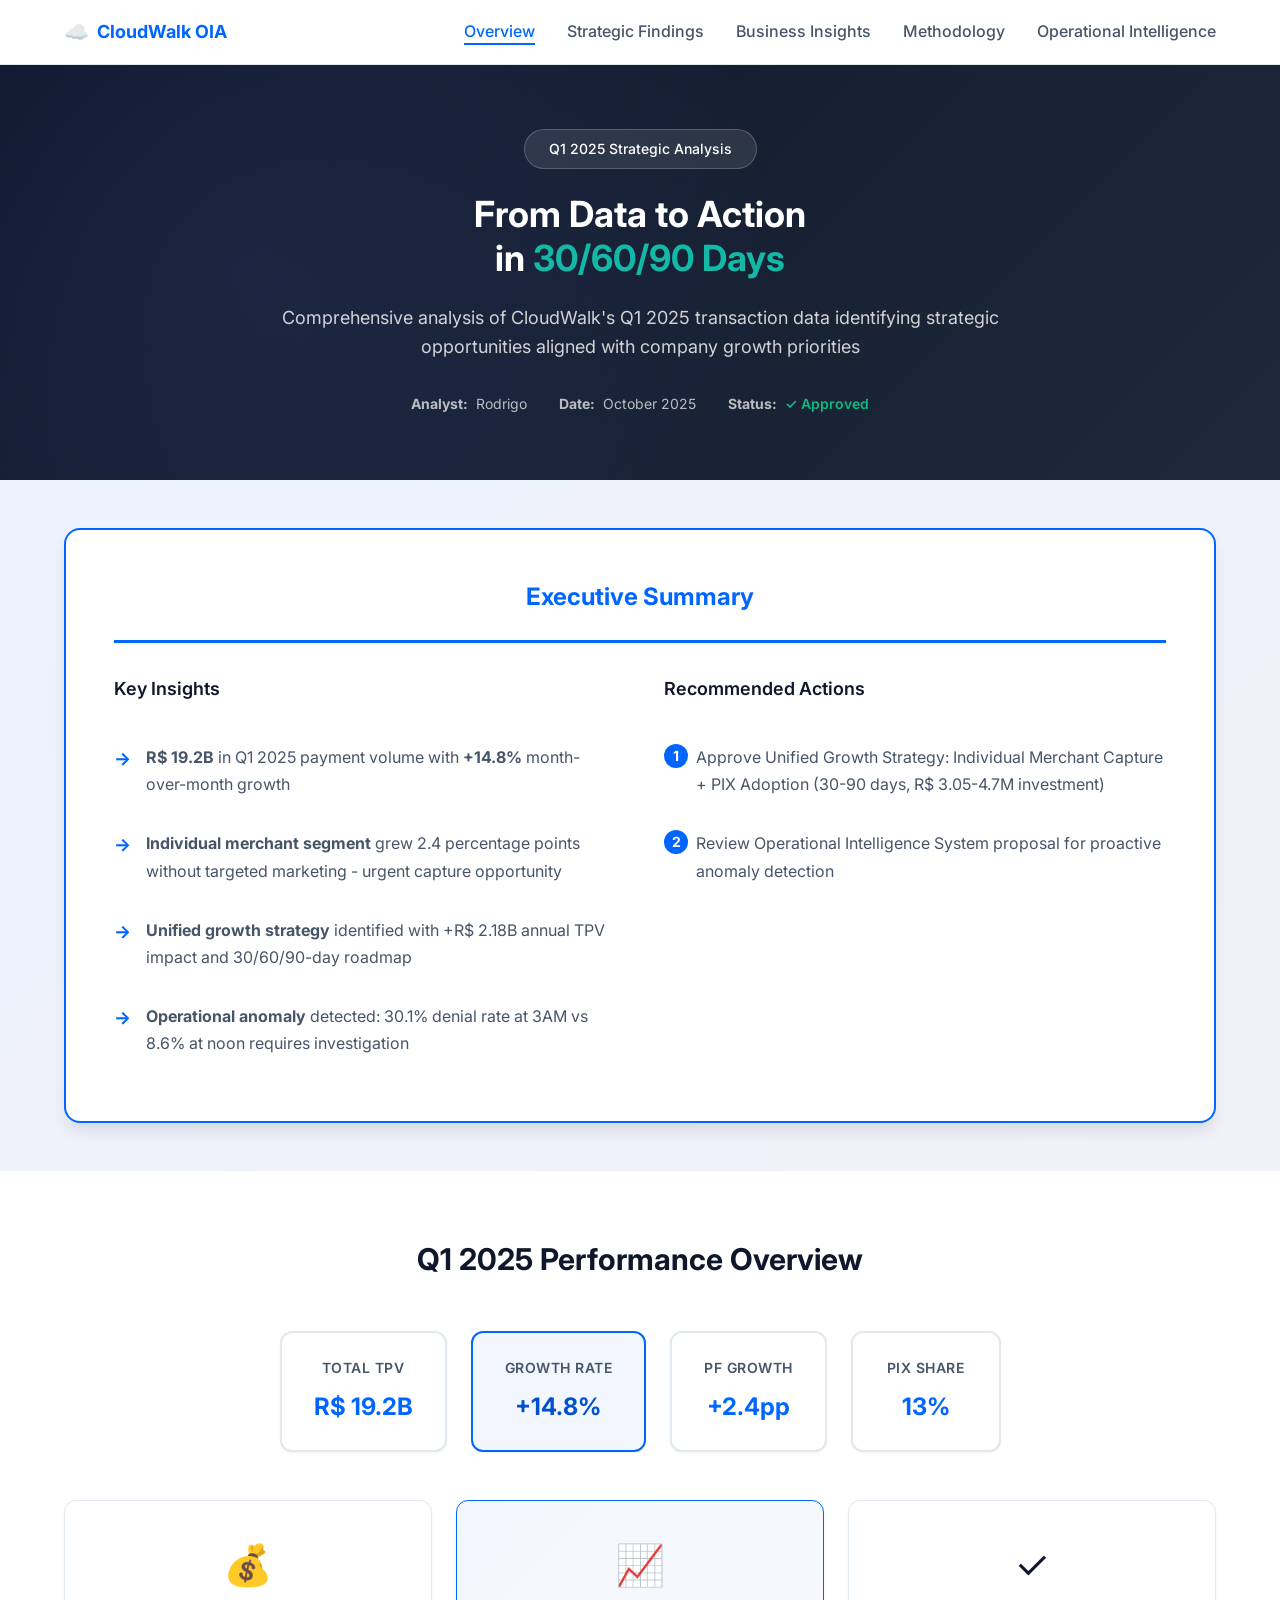
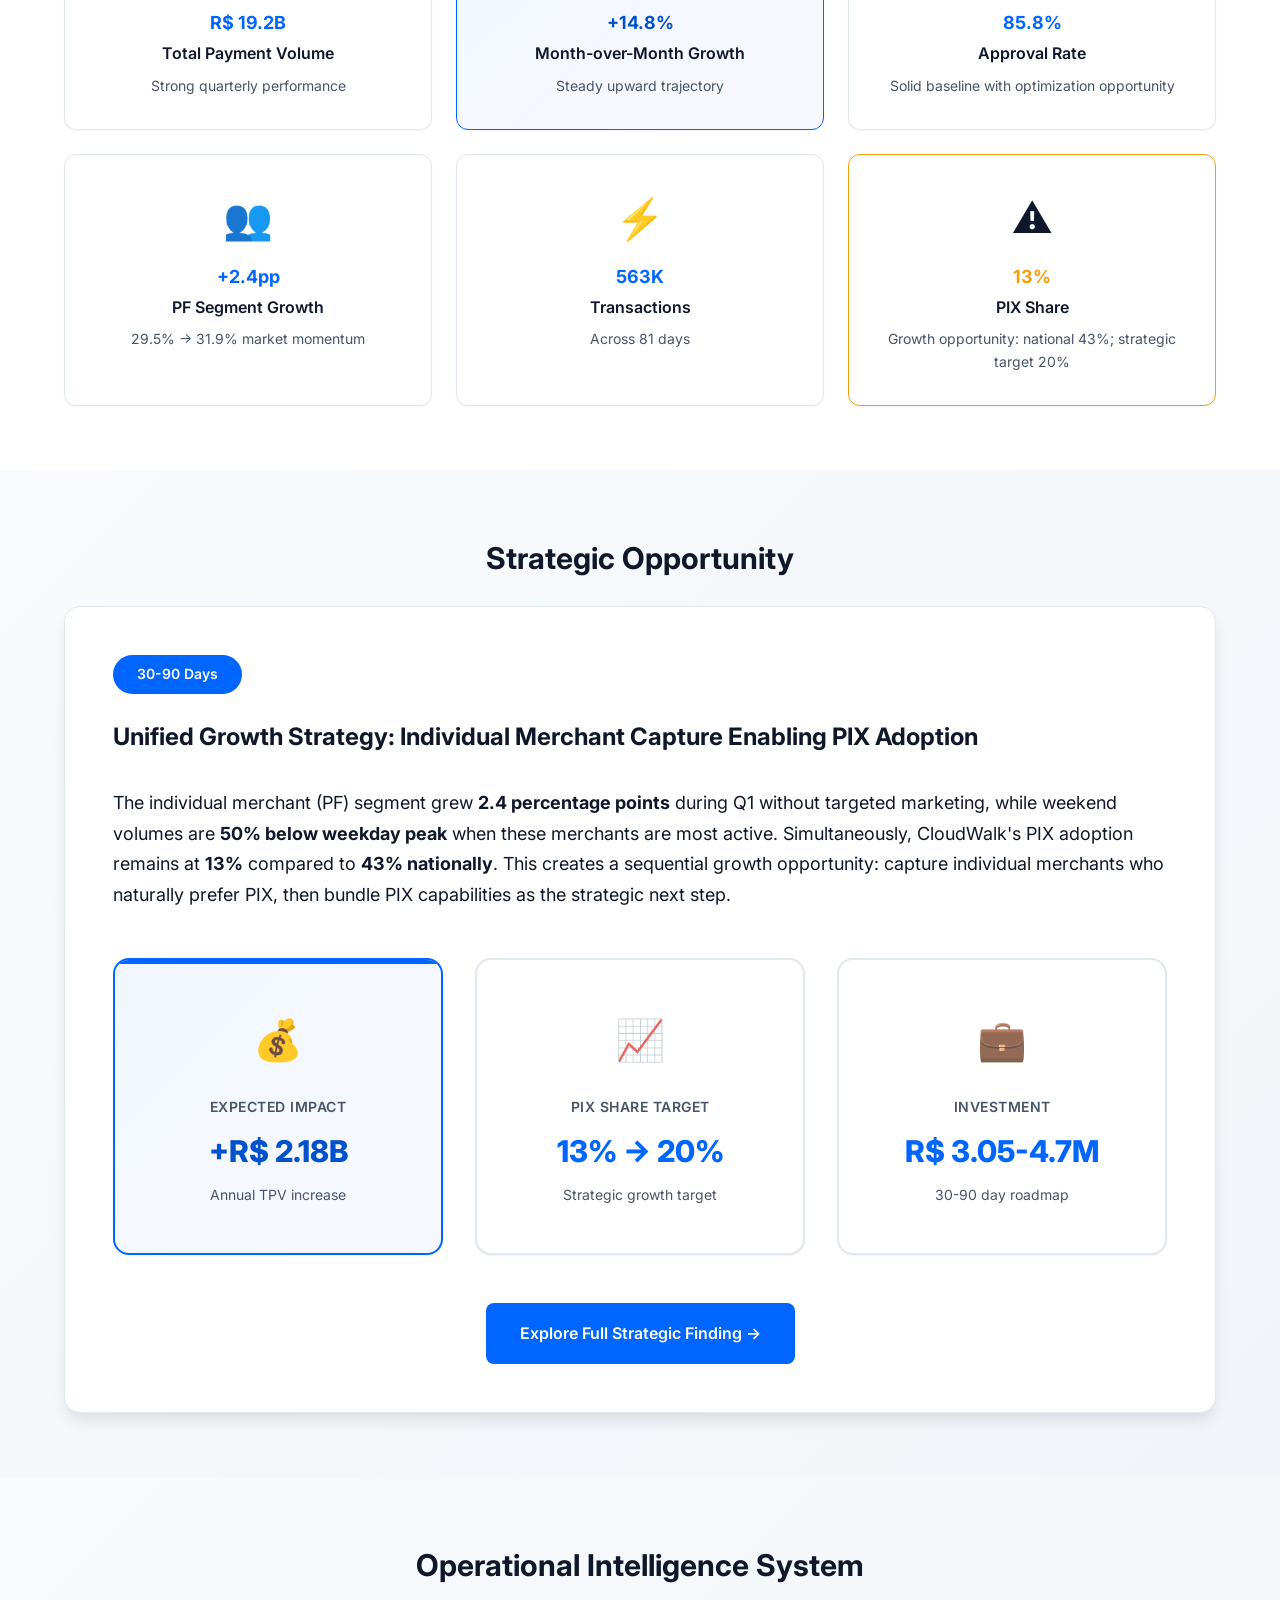
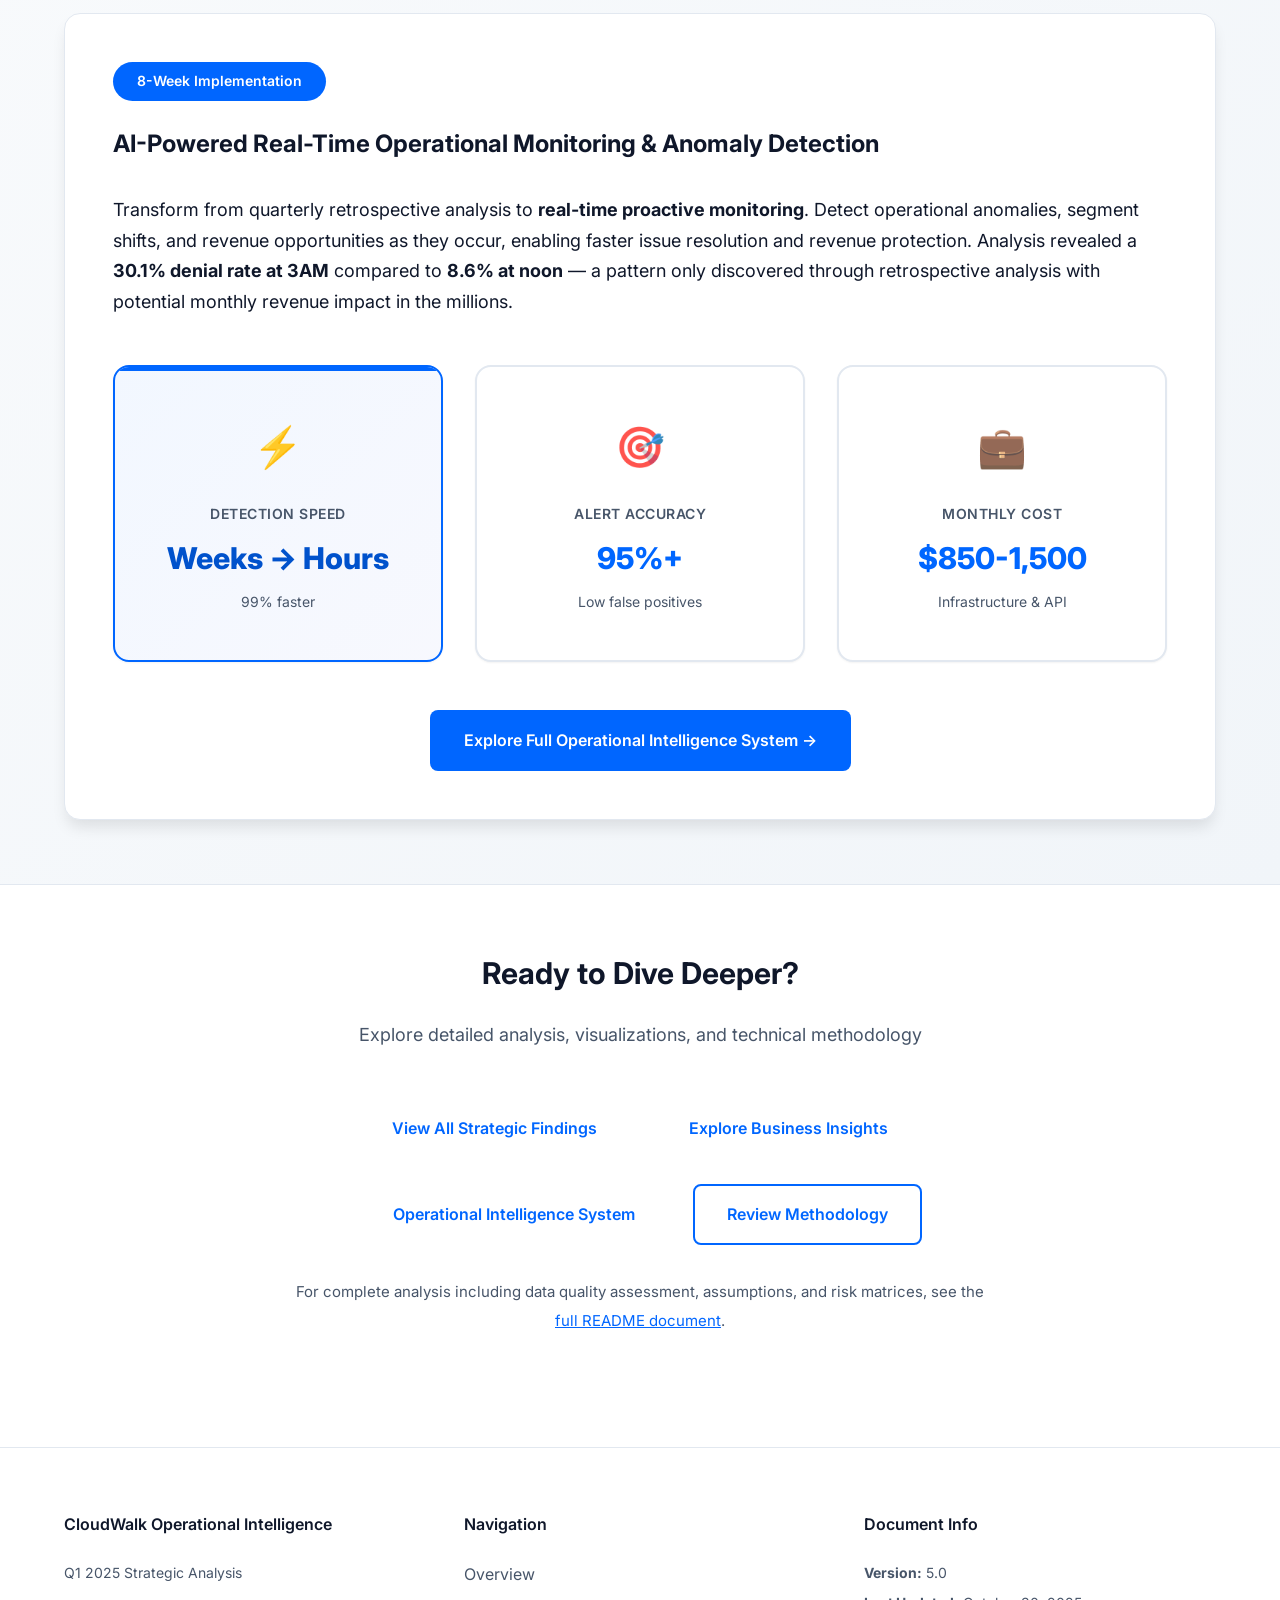
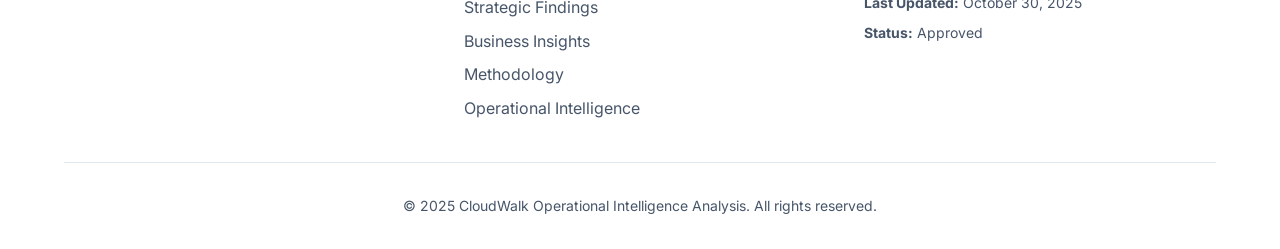
==== commit d92adcbd: "Commitfinal adding updated business questions to index" ====
--- a/docs/index.html
+++ b/docs/index.html
@@ -181,59 +181,43 @@
         </div>
     </section>
 
-    <!-- Operational Intelligence Preview -->
-    <section class="operational-intelligence-preview">
-        <div class="container">
-            <h2 class="section-title">Operational Intelligence System</h2>
-            <p class="section-subtitle">Transform quarterly retrospective analysis into real-time proactive monitoring</p>
-            
-            <div class="oi-preview-card">
-                <div class="oi-preview-header">
-                    <span class="oi-badge">🤖 AI-Powered</span>
-                    <h3>Real-Time Operational Monitoring & Anomaly Detection</h3>
-                </div>
-                <div class="oi-preview-content">
-                    <div class="oi-preview-main">
-                        <h4>The Opportunity</h4>
-                        <p>Transform from quarterly retrospective analysis to <strong>real-time proactive monitoring</strong>. Detect operational anomalies, segment shifts, and revenue opportunities as they occur, enabling faster issue resolution and revenue protection.</p>
+    <!-- Operational Intelligence Overview -->
+    <section class="opportunity-section">
+        <div class="container">
+            <div class="opportunity-content">
+                <h2 class="section-title">Operational Intelligence System</h2>
+                <div class="opportunity-card">
+                    <div class="opportunity-header">
+                        <span class="opportunity-badge">8-Week Implementation</span>
+                        <h3>AI-Powered Real-Time Operational Monitoring & Anomaly Detection</h3>
+                    </div>
+                    <div class="opportunity-body">
+                        <p class="lead">Transform from quarterly retrospective analysis to <strong>real-time proactive monitoring</strong>. Detect operational anomalies, segment shifts, and revenue opportunities as they occur, enabling faster issue resolution and revenue protection. Analysis revealed a <strong>30.1% denial rate at 3AM</strong> compared to <strong>8.6% at noon</strong> — a pattern only discovered through retrospective analysis with potential monthly revenue impact in the millions.</p>
                         
-                        <div class="oi-key-discovery">
-                            <h4>Critical Discovery</h4>
-                            <p>Analysis revealed a <strong>30.1% denial rate at 3AM</strong> compared to <strong>8.6% at noon</strong> — a pattern that was only discovered through retrospective analysis. This represents <strong>potential monthly revenue impact in the millions</strong>.</p>
-                        </div>
-                    </div>
-                    
-                    <div class="oi-preview-features">
-                        <h4>Key Features</h4>
-                        <ul>
-                            <li>Daily KPI summary with day-over-day, week-over-week comparisons</li>
-                            <li>Intelligent anomaly detection with 95%+ accuracy</li>
-                            <li>Segment-specific alerts (PF/PJ performance, product underperformance)</li>
-                            <li>Multi-channel delivery (Slack, email, dashboard API)</li>
-                            <li>8-week implementation timeline</li>
-                        </ul>
-                    </div>
-                    
-                    <div class="oi-preview-impact">
-                        <div class="oi-impact-item">
-                            <div class="oi-impact-label">Detection Time</div>
-                            <div class="oi-impact-value">Weeks → Hours</div>
-                            <div class="oi-impact-detail">99% faster</div>
-                        </div>
-                        <div class="oi-impact-item">
-                            <div class="oi-impact-label">Implementation</div>
-                            <div class="oi-impact-value">8 Weeks</div>
-                            <div class="oi-impact-detail">Phased rollout</div>
-                        </div>
-                        <div class="oi-impact-item">
-                            <div class="oi-impact-label">Monthly Cost</div>
-                            <div class="oi-impact-value">$850-1,500</div>
-                            <div class="oi-impact-detail">Infrastructure & API</div>
-                        </div>
-                    </div>
-                    
-                    <div class="oi-preview-cta">
-                        <a href="operational-intelligence.html" class="btn btn-primary">Explore Operational Intelligence System →</a>
+                        <div class="opportunity-metrics-grid">
+                            <div class="opportunity-metric-card highlight">
+                                <div class="metric-icon">⚡</div>
+                                <div class="metric-label">Detection Speed</div>
+                                <div class="metric-value">Weeks → Hours</div>
+                                <div class="metric-detail">99% faster</div>
+                            </div>
+                            <div class="opportunity-metric-card">
+                                <div class="metric-icon">🎯</div>
+                                <div class="metric-label">Alert Accuracy</div>
+                                <div class="metric-value">95%+</div>
+                                <div class="metric-detail">Low false positives</div>
+                            </div>
+                            <div class="opportunity-metric-card">
+                                <div class="metric-icon">💼</div>
+                                <div class="metric-label">Monthly Cost</div>
+                                <div class="metric-value">$850-1,500</div>
+                                <div class="metric-detail">Infrastructure & API</div>
+                            </div>
+                        </div>
+
+                        <div class="opportunity-cta">
+                            <a href="operational-intelligence.html" class="btn btn-primary">Explore Full Operational Intelligence System →</a>
+                        </div>
                     </div>
                 </div>
             </div>
@@ -253,7 +237,7 @@
                     <a href="methodology.html" class="btn btn-outline">Review Methodology</a>
                 </div>
                 <div class="cta-note">
-                    <p><small>For complete analysis including data quality assessment, assumptions, and risk matrices, see the <a href="../README.md" target="_blank">full README document</a>.</small></p>
+                    <p><small>For complete analysis including data quality assessment, assumptions, and risk matrices, see the <a href="https://github.com/rodrigokugler/CloudWalk_OIA_Proj_2.0-main/blob/main/README.md" target="_blank" rel="noopener noreferrer">full README document</a>.</small></p>
                 </div>
             </div>
         </div>
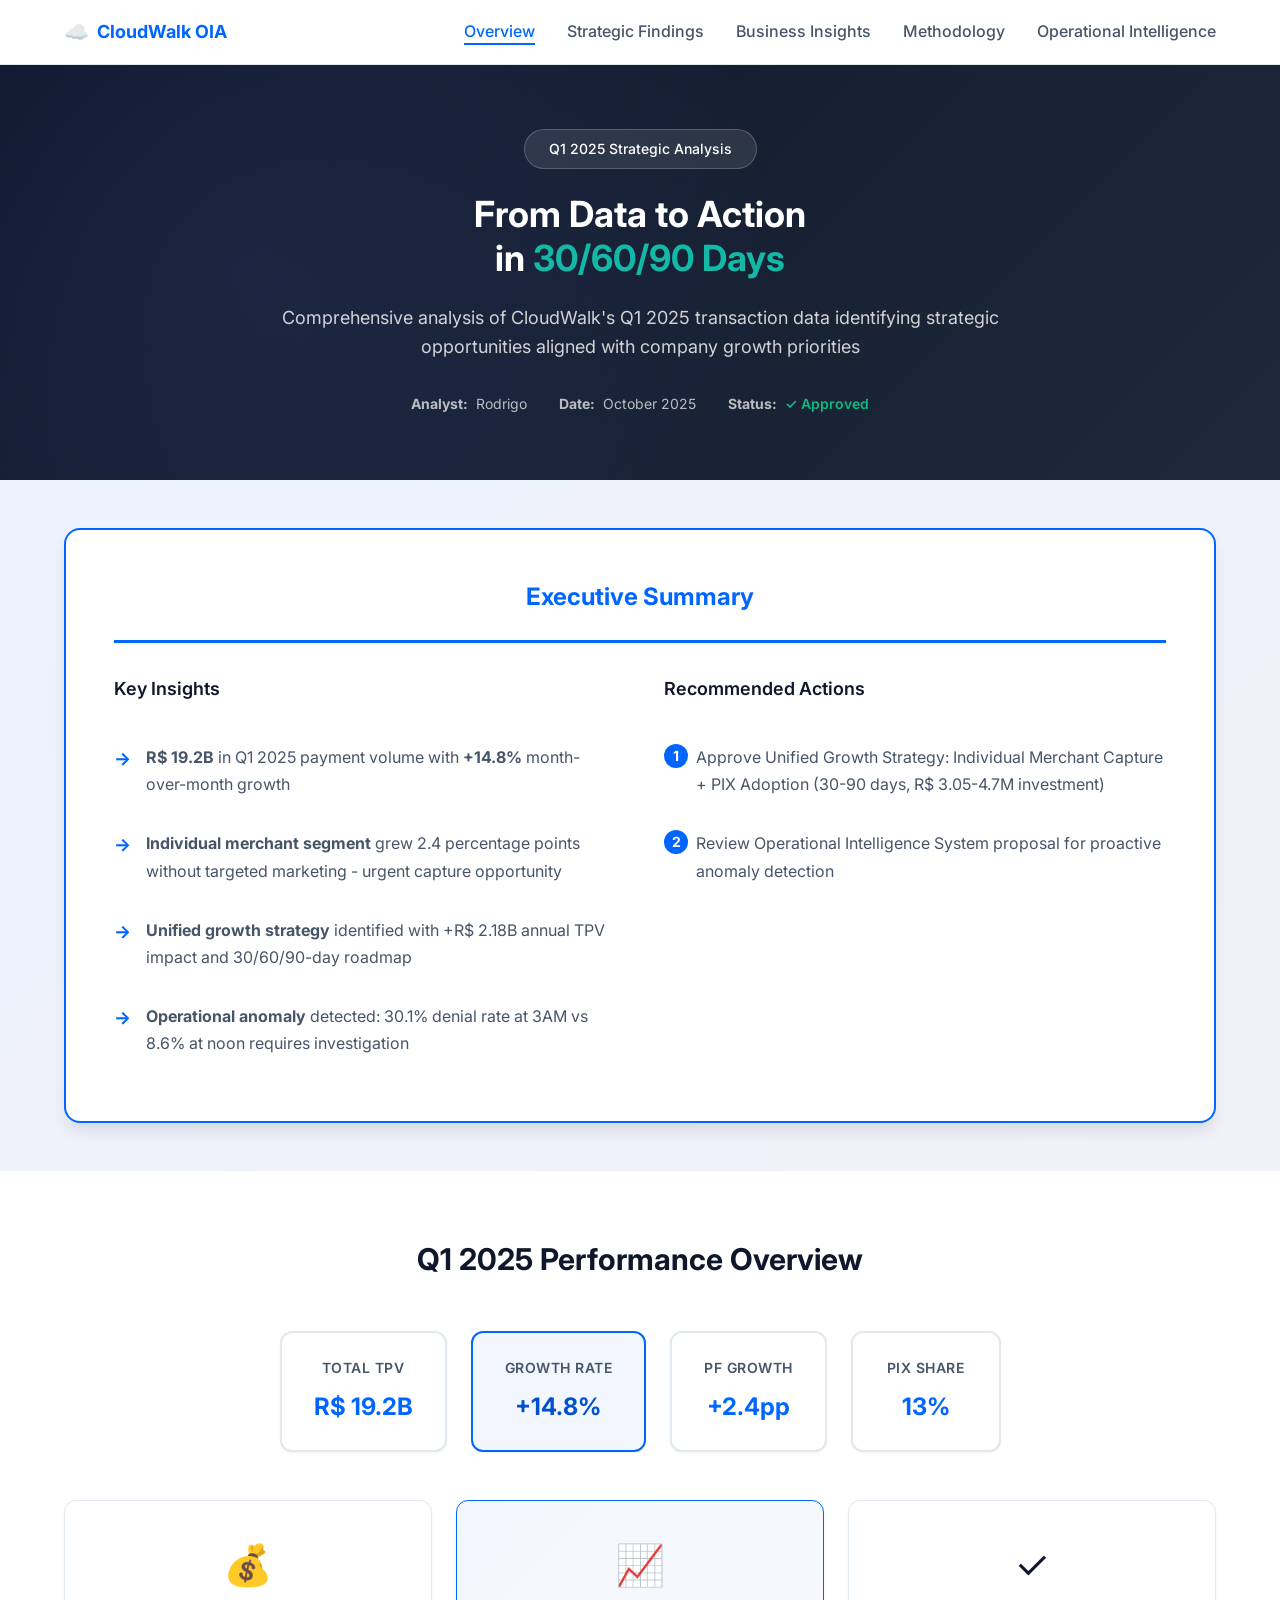
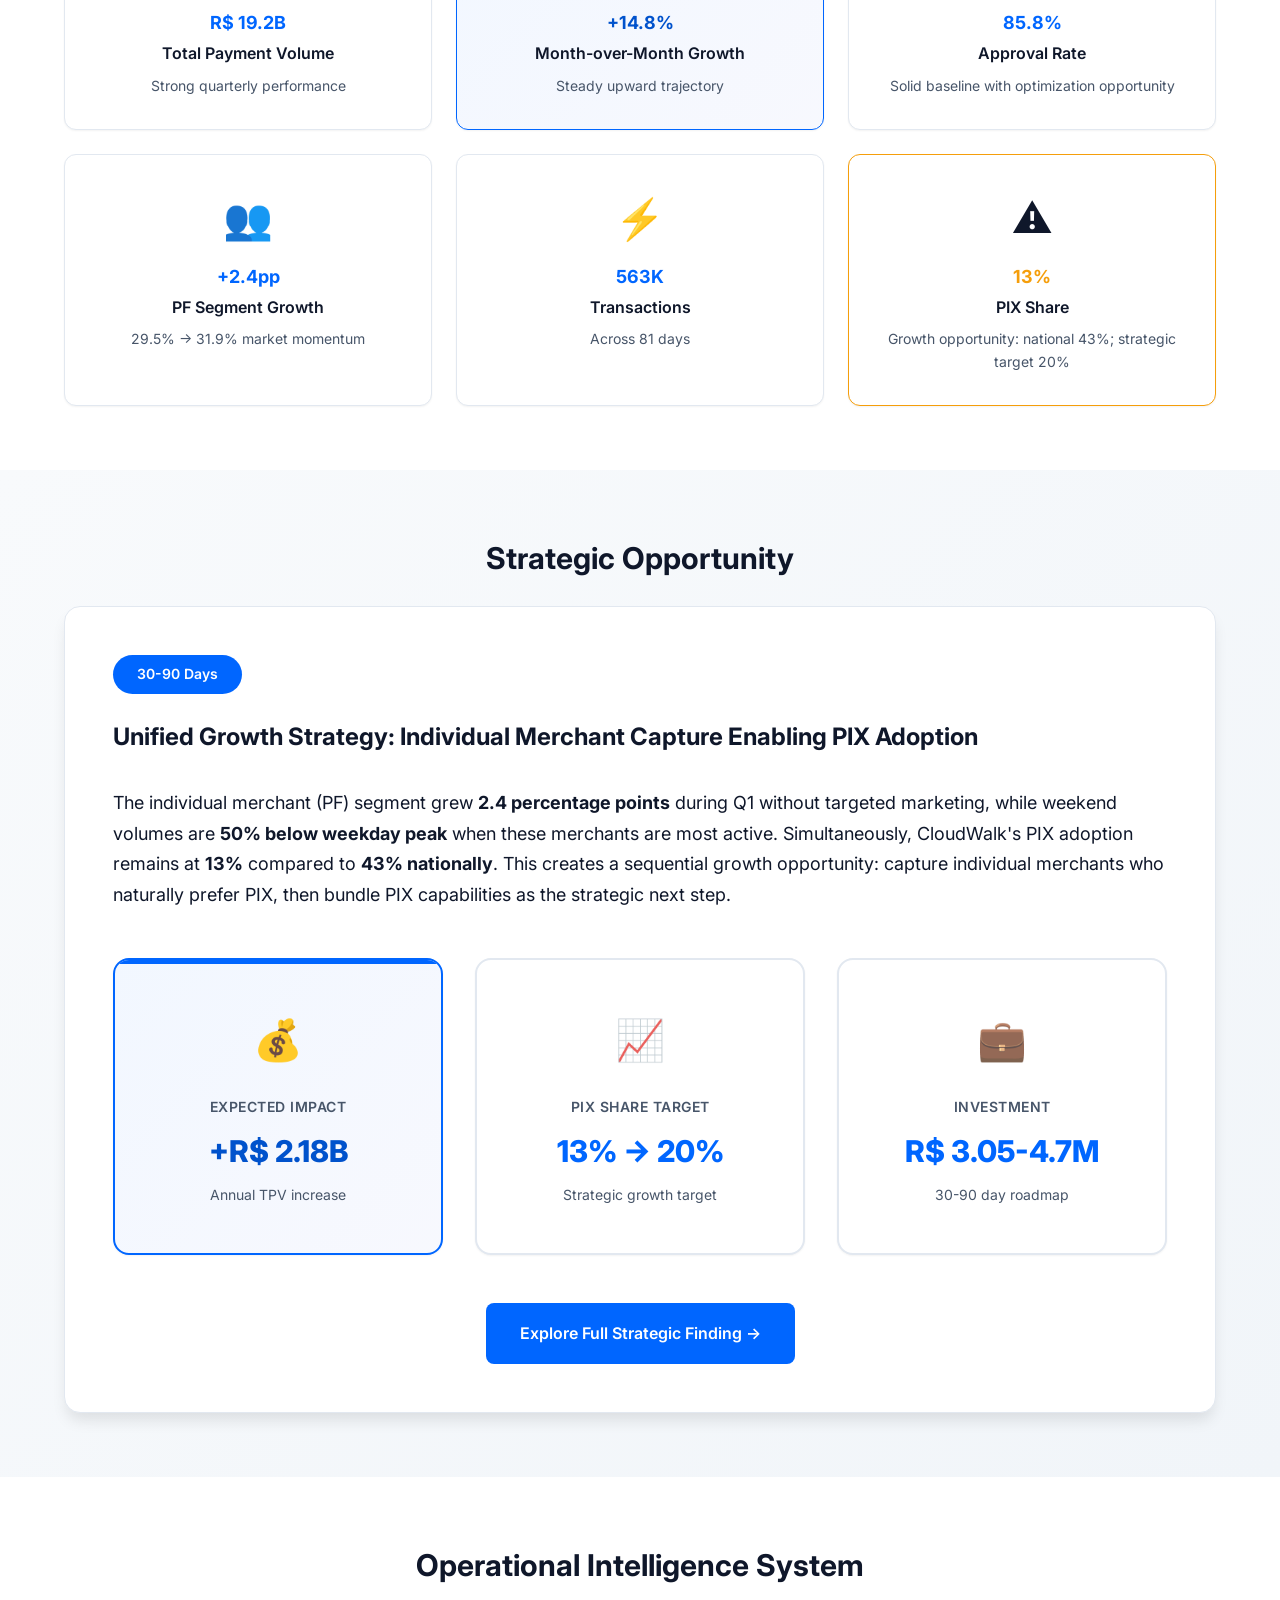
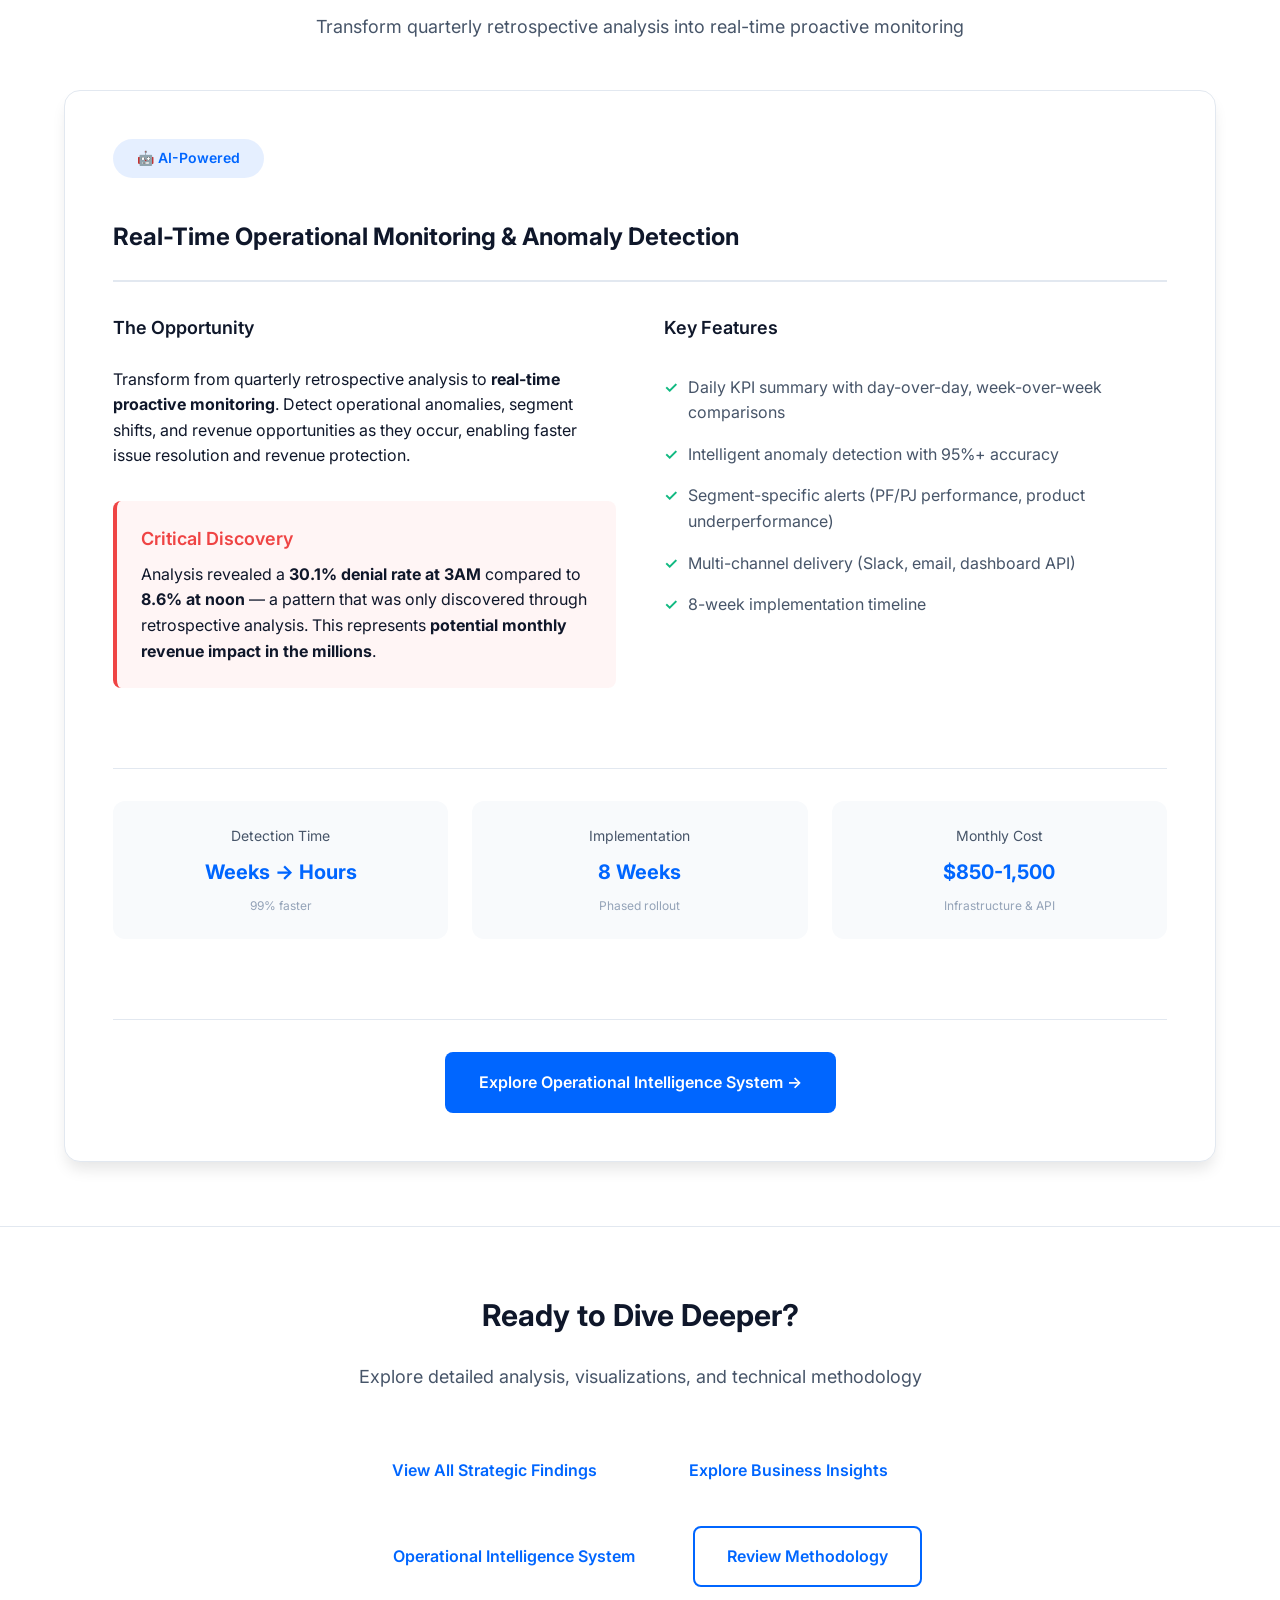
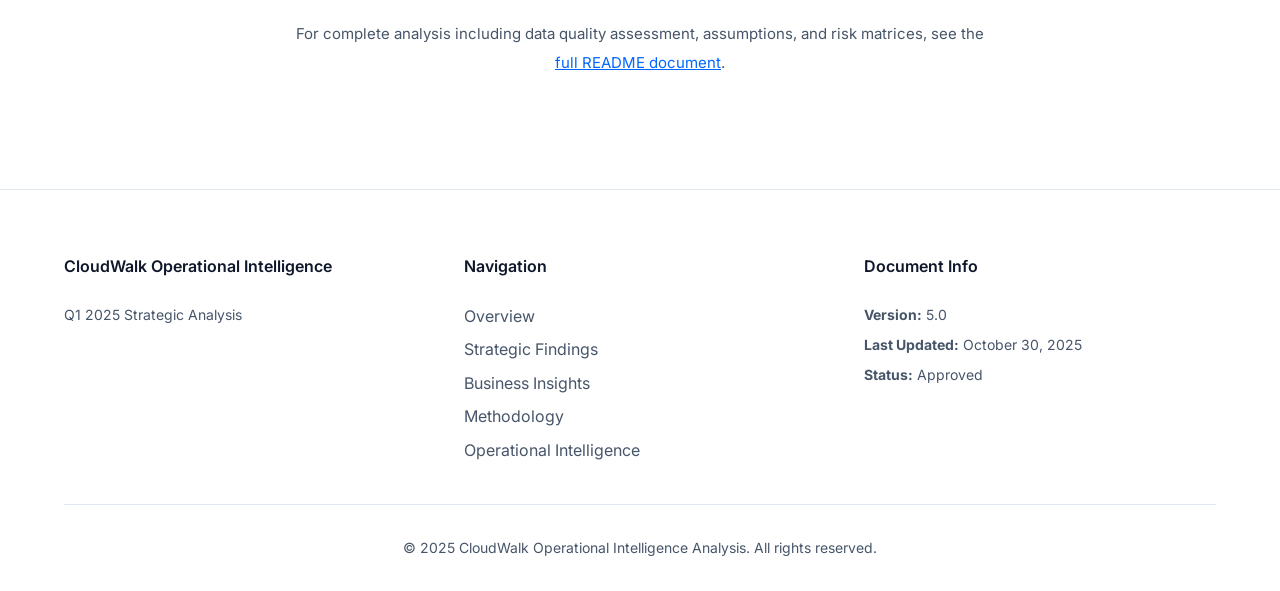
==== commit f4c7d4c5: "FinalCommit" ====
--- a/docs/index.html
+++ b/docs/index.html
@@ -181,43 +181,59 @@
         </div>
     </section>
 
-    <!-- Operational Intelligence Overview -->
-    <section class="opportunity-section">
-        <div class="container">
-            <div class="opportunity-content">
-                <h2 class="section-title">Operational Intelligence System</h2>
-                <div class="opportunity-card">
-                    <div class="opportunity-header">
-                        <span class="opportunity-badge">8-Week Implementation</span>
-                        <h3>AI-Powered Real-Time Operational Monitoring & Anomaly Detection</h3>
-                    </div>
-                    <div class="opportunity-body">
-                        <p class="lead">Transform from quarterly retrospective analysis to <strong>real-time proactive monitoring</strong>. Detect operational anomalies, segment shifts, and revenue opportunities as they occur, enabling faster issue resolution and revenue protection. Analysis revealed a <strong>30.1% denial rate at 3AM</strong> compared to <strong>8.6% at noon</strong> — a pattern only discovered through retrospective analysis with potential monthly revenue impact in the millions.</p>
+    <!-- Operational Intelligence Preview -->
+    <section class="operational-intelligence-preview">
+        <div class="container">
+            <h2 class="section-title">Operational Intelligence System</h2>
+            <p class="section-subtitle">Transform quarterly retrospective analysis into real-time proactive monitoring</p>
+            
+            <div class="oi-preview-card">
+                <div class="oi-preview-header">
+                    <span class="oi-badge">🤖 AI-Powered</span>
+                    <h3>Real-Time Operational Monitoring & Anomaly Detection</h3>
+                </div>
+                <div class="oi-preview-content">
+                    <div class="oi-preview-main">
+                        <h4>The Opportunity</h4>
+                        <p>Transform from quarterly retrospective analysis to <strong>real-time proactive monitoring</strong>. Detect operational anomalies, segment shifts, and revenue opportunities as they occur, enabling faster issue resolution and revenue protection.</p>
                         
-                        <div class="opportunity-metrics-grid">
-                            <div class="opportunity-metric-card highlight">
-                                <div class="metric-icon">⚡</div>
-                                <div class="metric-label">Detection Speed</div>
-                                <div class="metric-value">Weeks → Hours</div>
-                                <div class="metric-detail">99% faster</div>
-                            </div>
-                            <div class="opportunity-metric-card">
-                                <div class="metric-icon">🎯</div>
-                                <div class="metric-label">Alert Accuracy</div>
-                                <div class="metric-value">95%+</div>
-                                <div class="metric-detail">Low false positives</div>
-                            </div>
-                            <div class="opportunity-metric-card">
-                                <div class="metric-icon">💼</div>
-                                <div class="metric-label">Monthly Cost</div>
-                                <div class="metric-value">$850-1,500</div>
-                                <div class="metric-detail">Infrastructure & API</div>
-                            </div>
-                        </div>
-
-                        <div class="opportunity-cta">
-                            <a href="operational-intelligence.html" class="btn btn-primary">Explore Full Operational Intelligence System →</a>
-                        </div>
+                        <div class="oi-key-discovery">
+                            <h4>Critical Discovery</h4>
+                            <p>Analysis revealed a <strong>30.1% denial rate at 3AM</strong> compared to <strong>8.6% at noon</strong> — a pattern that was only discovered through retrospective analysis. This represents <strong>potential monthly revenue impact in the millions</strong>.</p>
+                        </div>
+                    </div>
+                    
+                    <div class="oi-preview-features">
+                        <h4>Key Features</h4>
+                        <ul>
+                            <li>Daily KPI summary with day-over-day, week-over-week comparisons</li>
+                            <li>Intelligent anomaly detection with 95%+ accuracy</li>
+                            <li>Segment-specific alerts (PF/PJ performance, product underperformance)</li>
+                            <li>Multi-channel delivery (Slack, email, dashboard API)</li>
+                            <li>8-week implementation timeline</li>
+                        </ul>
+                    </div>
+                    
+                    <div class="oi-preview-impact">
+                        <div class="oi-impact-item">
+                            <div class="oi-impact-label">Detection Time</div>
+                            <div class="oi-impact-value">Weeks → Hours</div>
+                            <div class="oi-impact-detail">99% faster</div>
+                        </div>
+                        <div class="oi-impact-item">
+                            <div class="oi-impact-label">Implementation</div>
+                            <div class="oi-impact-value">8 Weeks</div>
+                            <div class="oi-impact-detail">Phased rollout</div>
+                        </div>
+                        <div class="oi-impact-item">
+                            <div class="oi-impact-label">Monthly Cost</div>
+                            <div class="oi-impact-value">$850-1,500</div>
+                            <div class="oi-impact-detail">Infrastructure & API</div>
+                        </div>
+                    </div>
+                    
+                    <div class="oi-preview-cta">
+                        <a href="operational-intelligence.html" class="btn btn-primary">Explore Operational Intelligence System →</a>
                     </div>
                 </div>
             </div>
@@ -237,7 +253,7 @@
                     <a href="methodology.html" class="btn btn-outline">Review Methodology</a>
                 </div>
                 <div class="cta-note">
-                    <p><small>For complete analysis including data quality assessment, assumptions, and risk matrices, see the <a href="https://github.com/rodrigokugler/CloudWalk_OIA_Proj_2.0-main/blob/main/README.md" target="_blank" rel="noopener noreferrer">full README document</a>.</small></p>
+                    <p><small>For complete analysis including data quality assessment, assumptions, and risk matrices, see the <a href="../README.md" target="_blank">full README document</a>.</small></p>
                 </div>
             </div>
         </div>
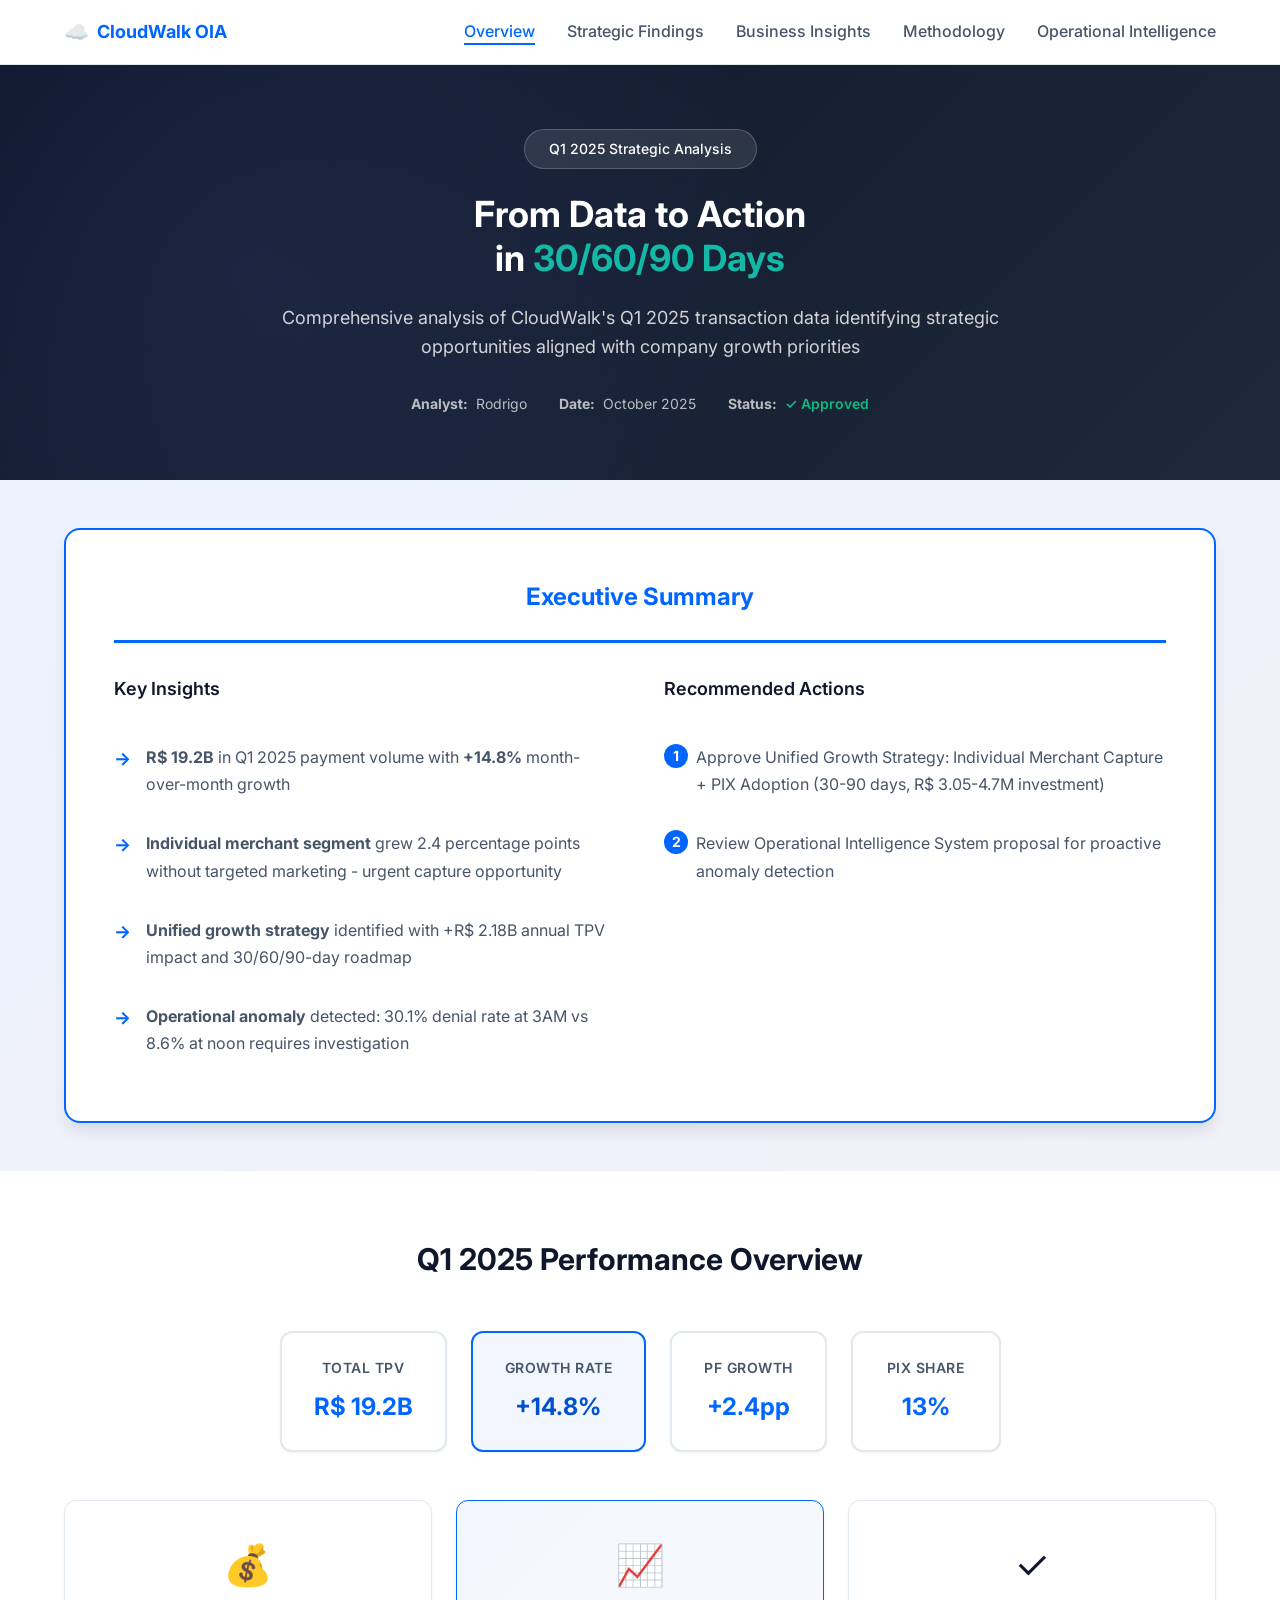
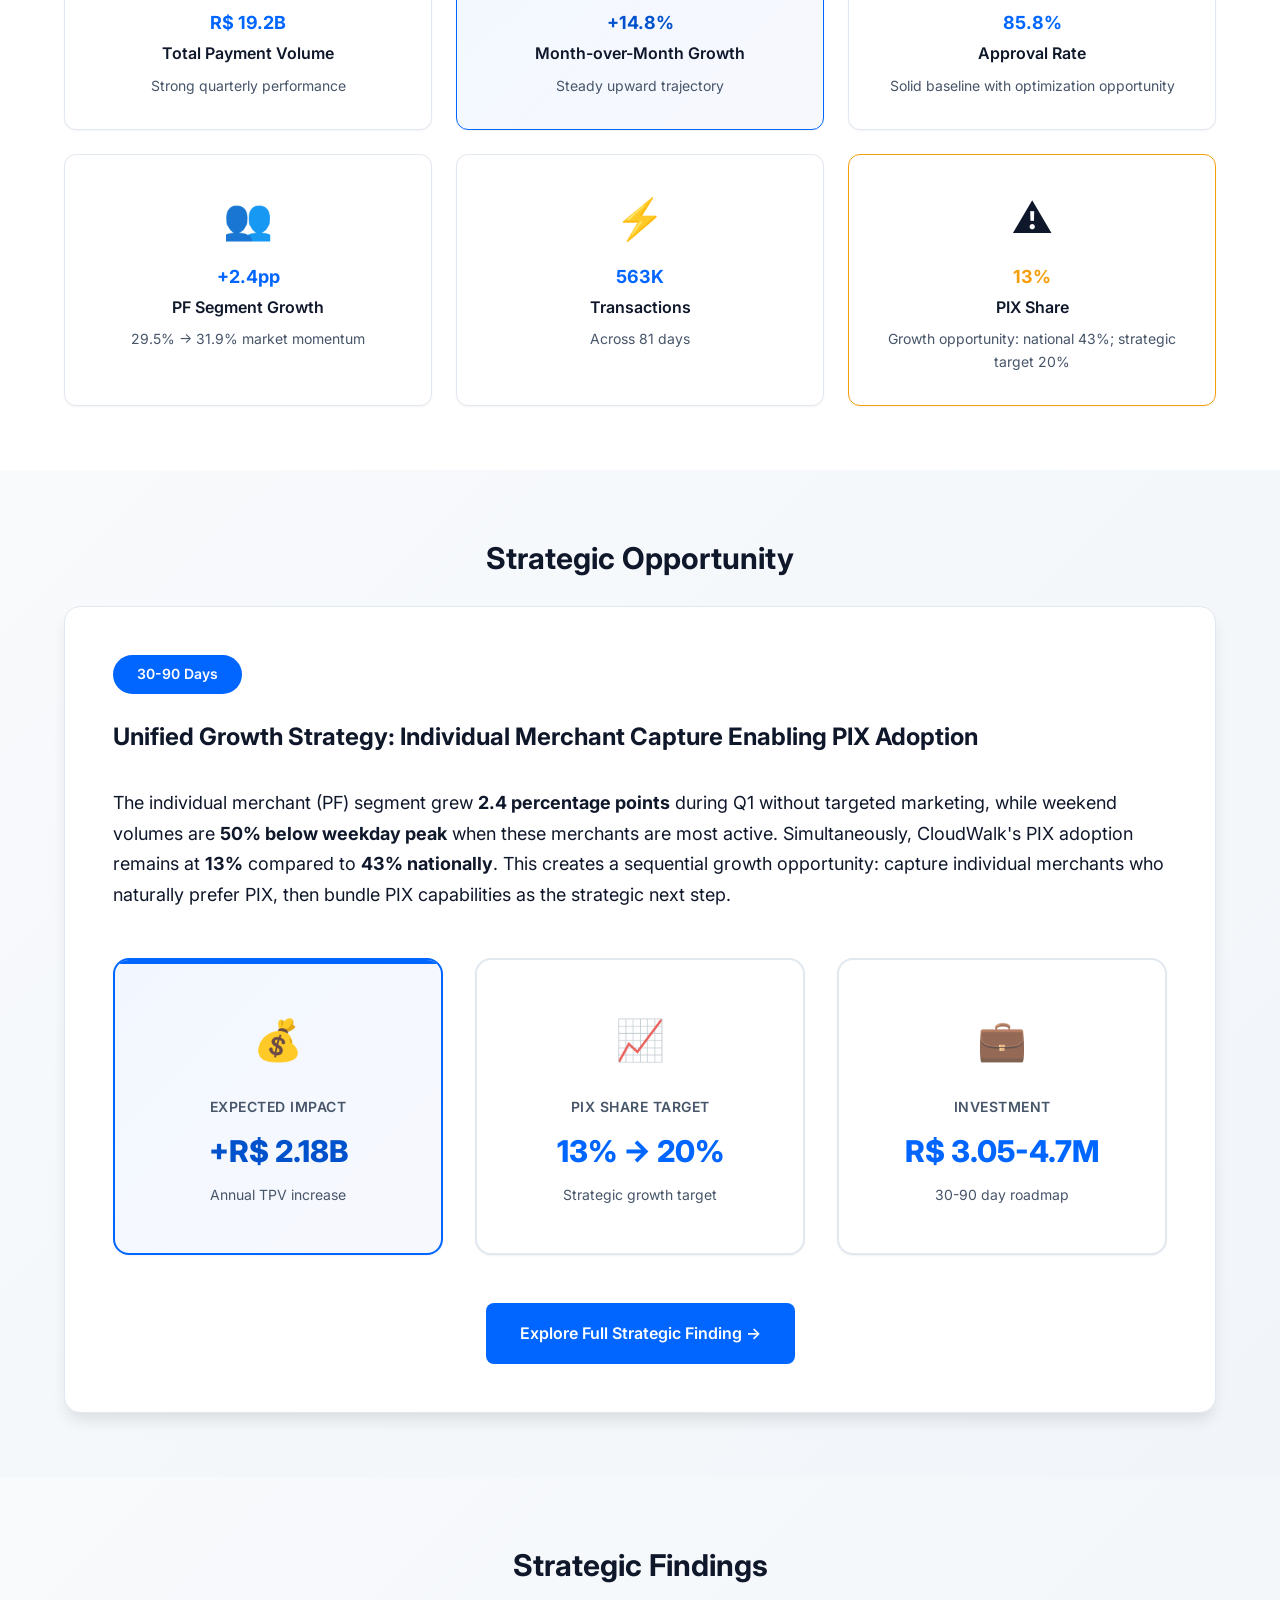
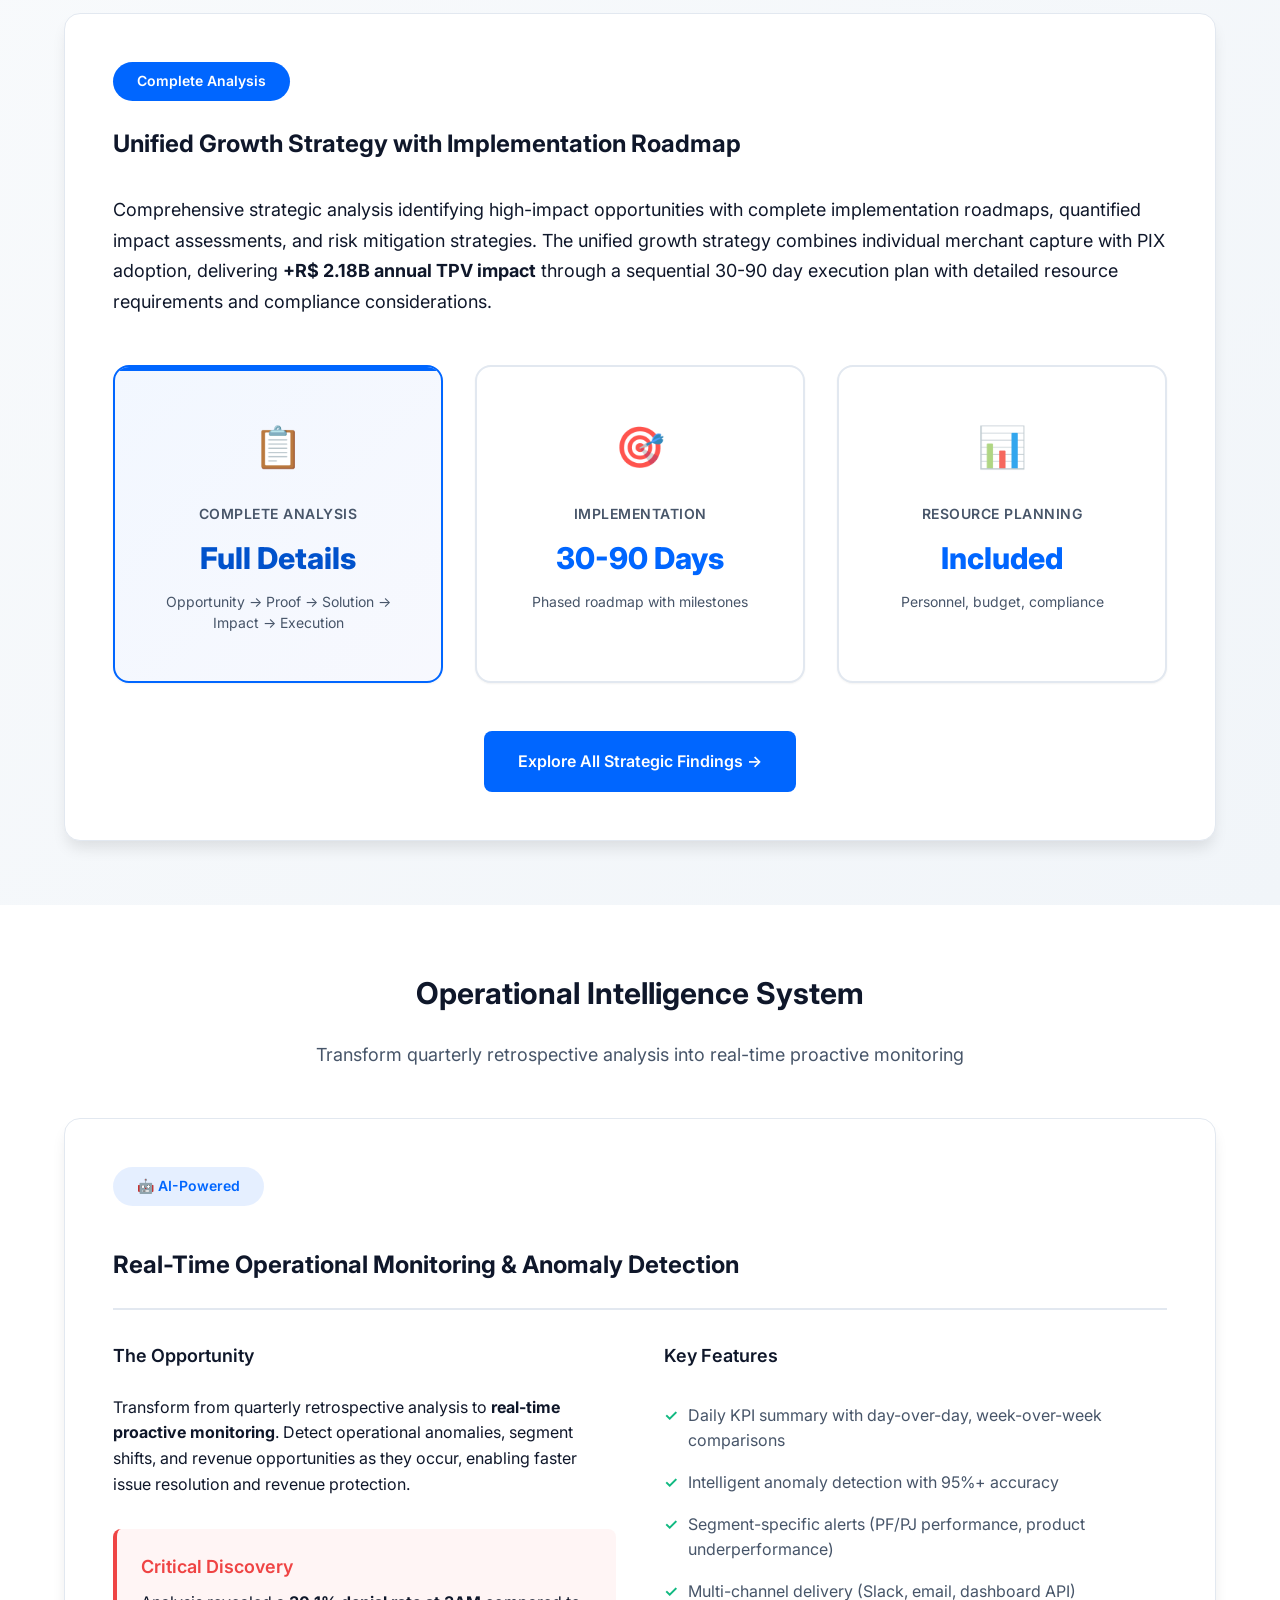
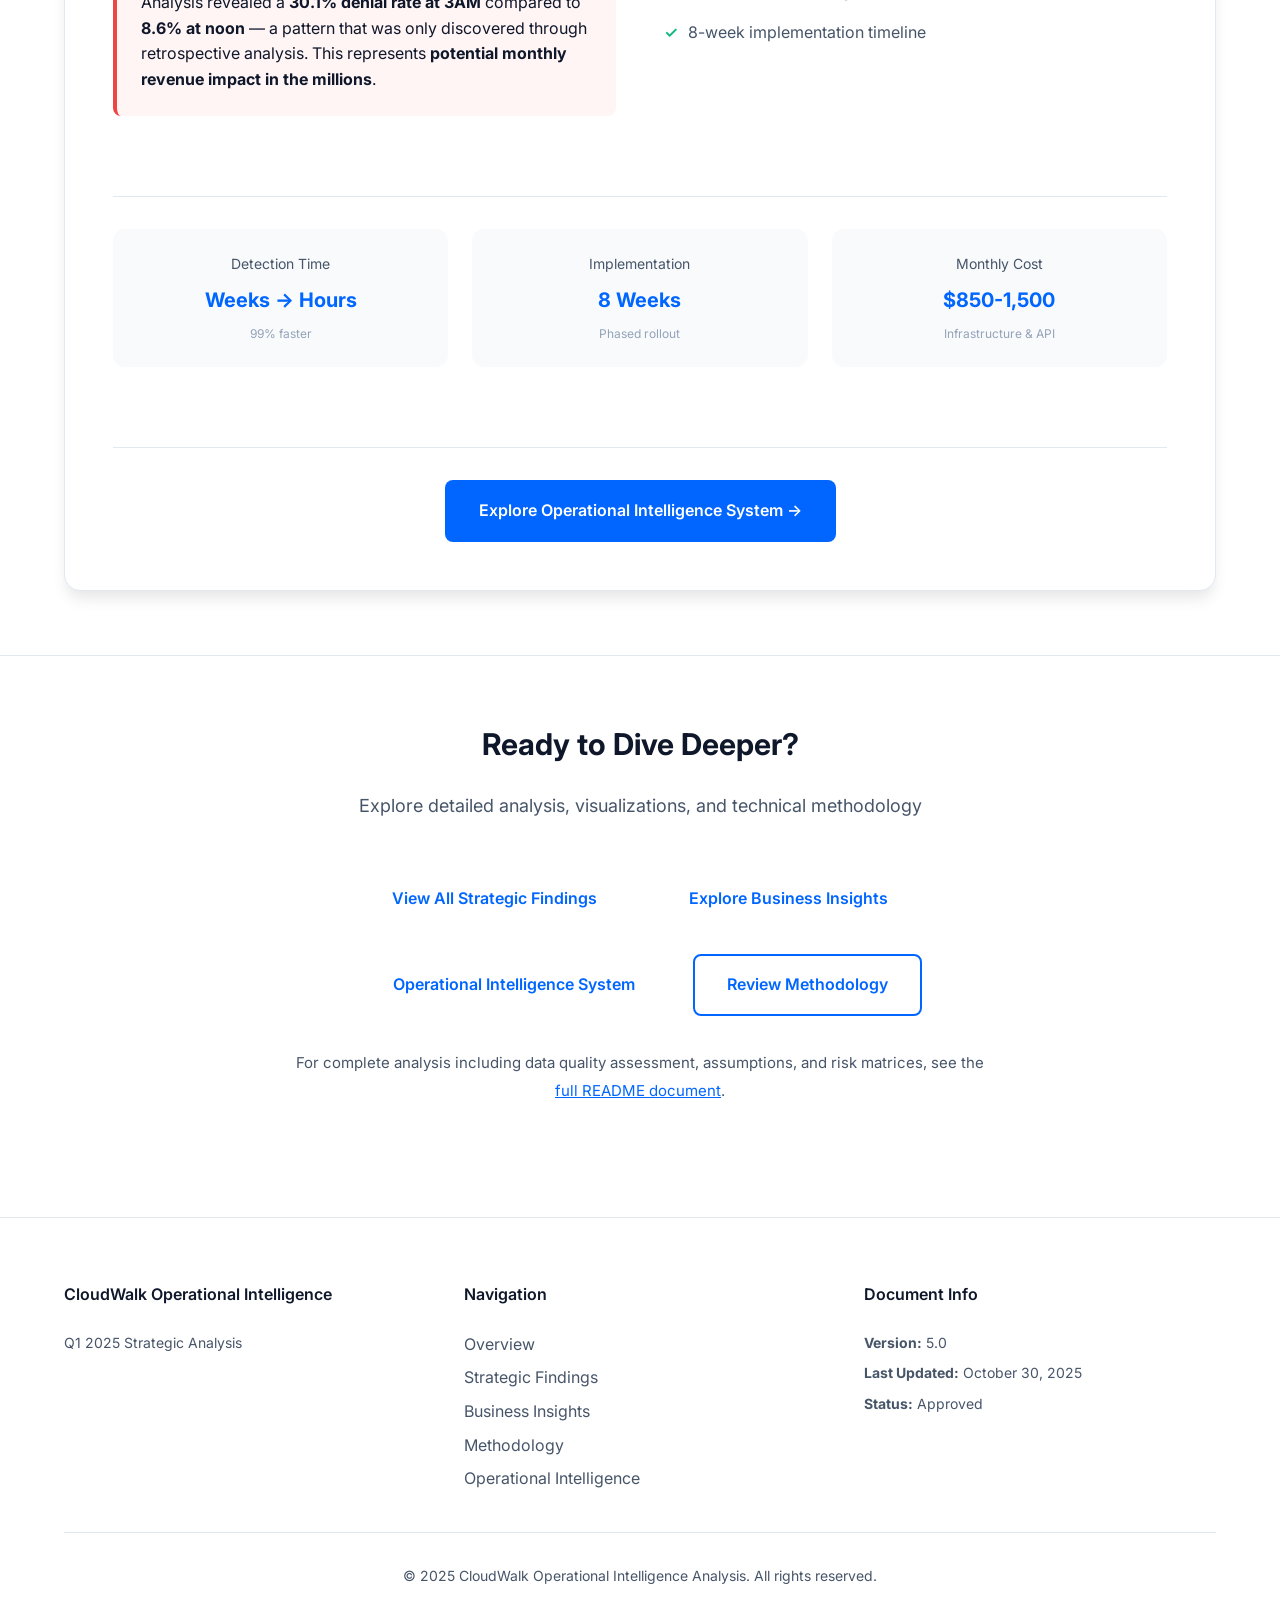
==== commit 472602d4: "Commit000" ====
--- a/docs/index.html
+++ b/docs/index.html
@@ -138,7 +138,7 @@
         </div>
     </section>
 
-    <!-- Strategic Opportunity (Consolidated) -->
+    <!-- Strategic Opportunity -->
     <section class="opportunity-section">
         <div class="container">
             <div class="opportunity-content">
@@ -174,6 +174,49 @@
 
                         <div class="opportunity-cta">
                             <a href="findings.html#finding-1" class="btn btn-primary">Explore Full Strategic Finding →</a>
+                        </div>
+                    </div>
+                </div>
+            </div>
+        </div>
+    </section>
+
+    <!-- Strategic Findings Overview -->
+    <section class="opportunity-section">
+        <div class="container">
+            <div class="opportunity-content">
+                <h2 class="section-title">Strategic Findings</h2>
+                <div class="opportunity-card">
+                    <div class="opportunity-header">
+                        <span class="opportunity-badge">Complete Analysis</span>
+                        <h3>Unified Growth Strategy with Implementation Roadmap</h3>
+                    </div>
+                    <div class="opportunity-body">
+                        <p class="lead">Comprehensive strategic analysis identifying high-impact opportunities with complete implementation roadmaps, quantified impact assessments, and risk mitigation strategies. The unified growth strategy combines individual merchant capture with PIX adoption, delivering <strong>+R$ 2.18B annual TPV impact</strong> through a sequential 30-90 day execution plan with detailed resource requirements and compliance considerations.</p>
+                        
+                        <div class="opportunity-metrics-grid">
+                            <div class="opportunity-metric-card highlight">
+                                <div class="metric-icon">📋</div>
+                                <div class="metric-label">Complete Analysis</div>
+                                <div class="metric-value">Full Details</div>
+                                <div class="metric-detail">Opportunity → Proof → Solution → Impact → Execution</div>
+                            </div>
+                            <div class="opportunity-metric-card">
+                                <div class="metric-icon">🎯</div>
+                                <div class="metric-label">Implementation</div>
+                                <div class="metric-value">30-90 Days</div>
+                                <div class="metric-detail">Phased roadmap with milestones</div>
+                            </div>
+                            <div class="opportunity-metric-card">
+                                <div class="metric-icon">📊</div>
+                                <div class="metric-label">Resource Planning</div>
+                                <div class="metric-value">Included</div>
+                                <div class="metric-detail">Personnel, budget, compliance</div>
+                            </div>
+                        </div>
+
+                        <div class="opportunity-cta">
+                            <a href="findings.html" class="btn btn-primary">Explore All Strategic Findings →</a>
                         </div>
                     </div>
                 </div>
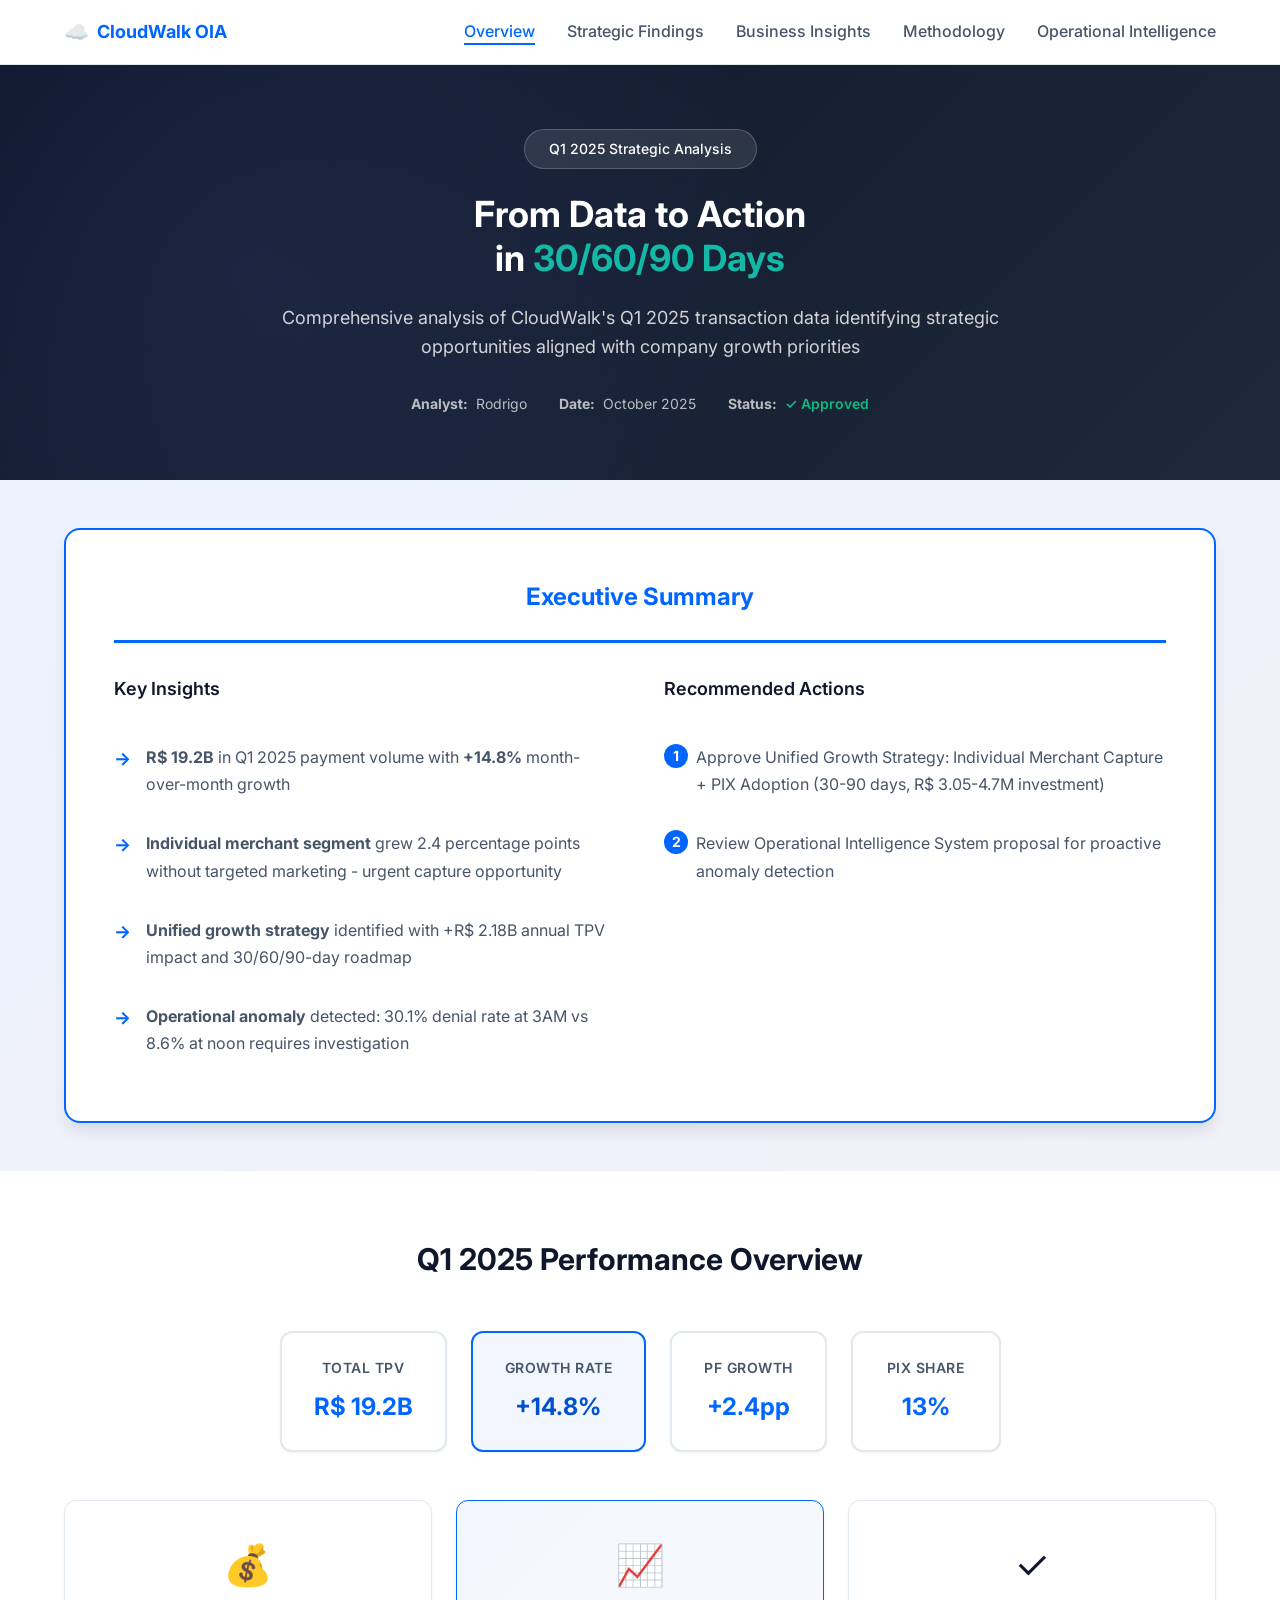
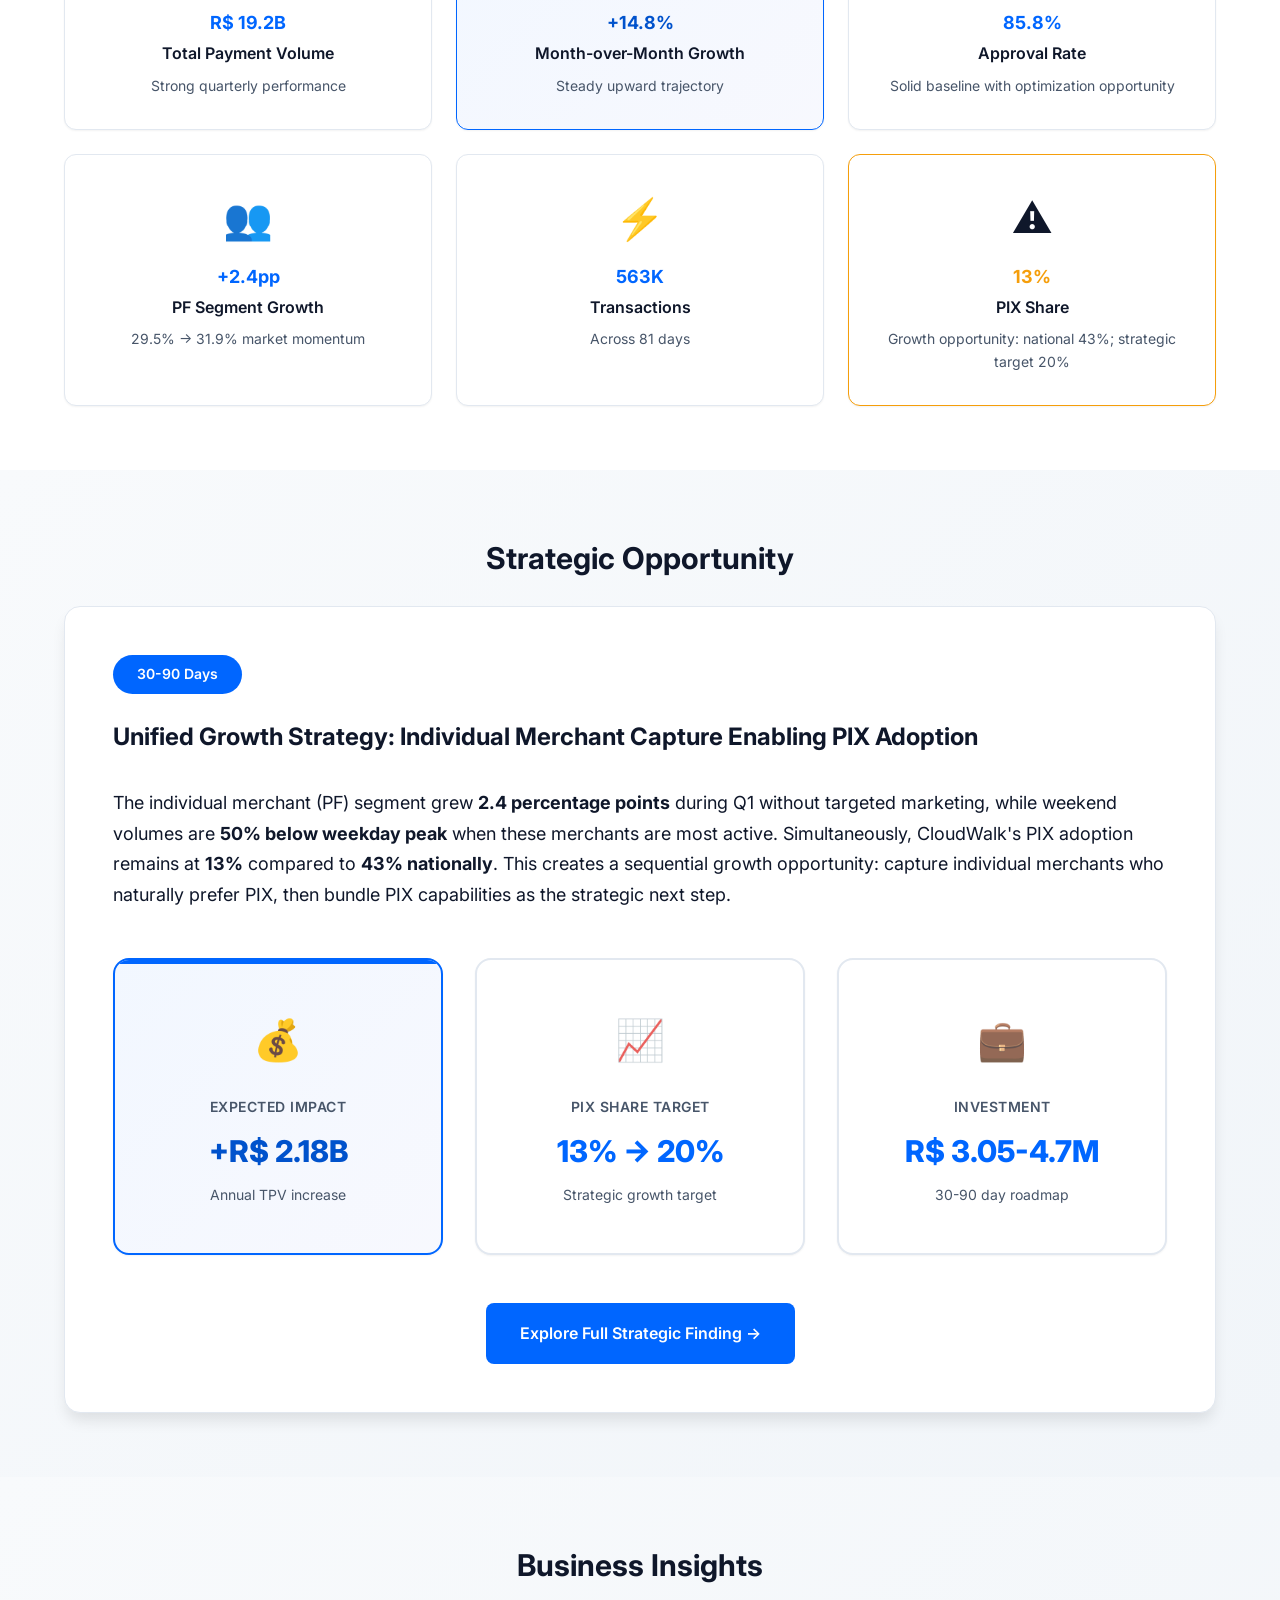
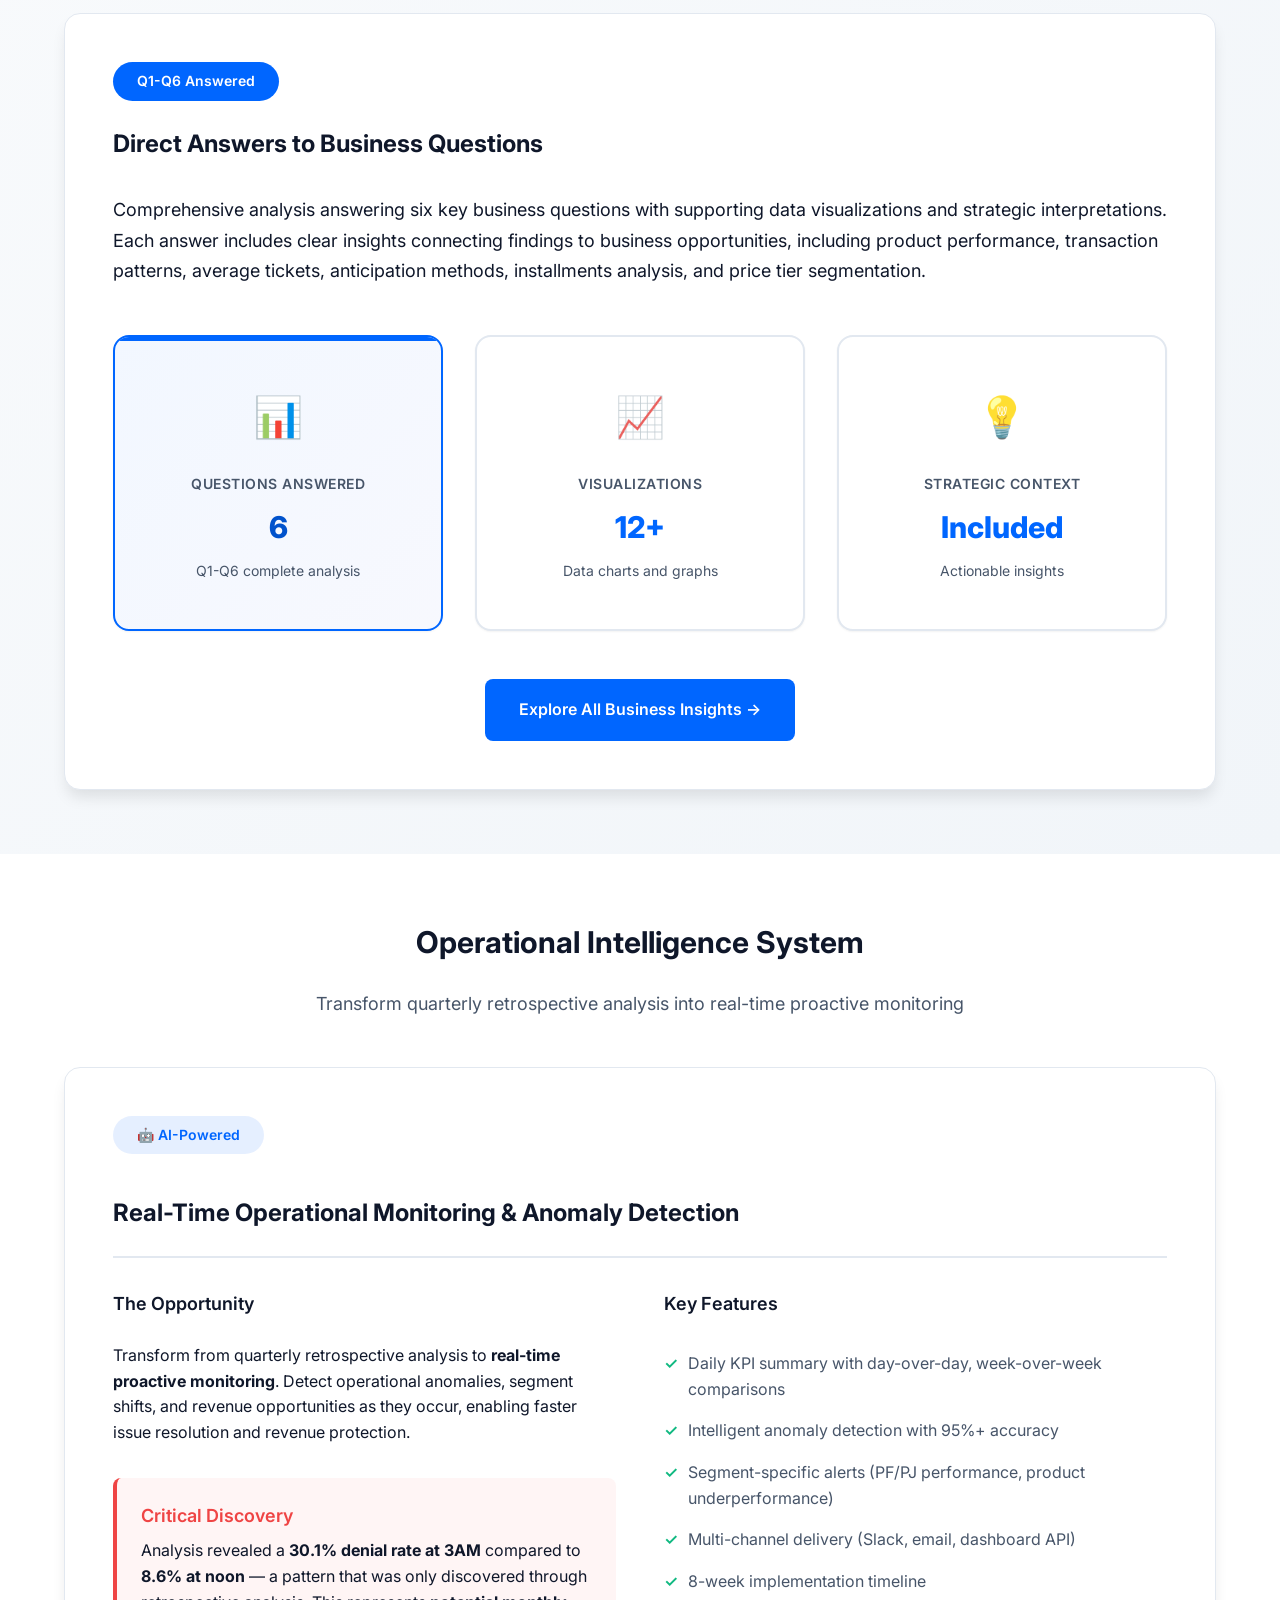
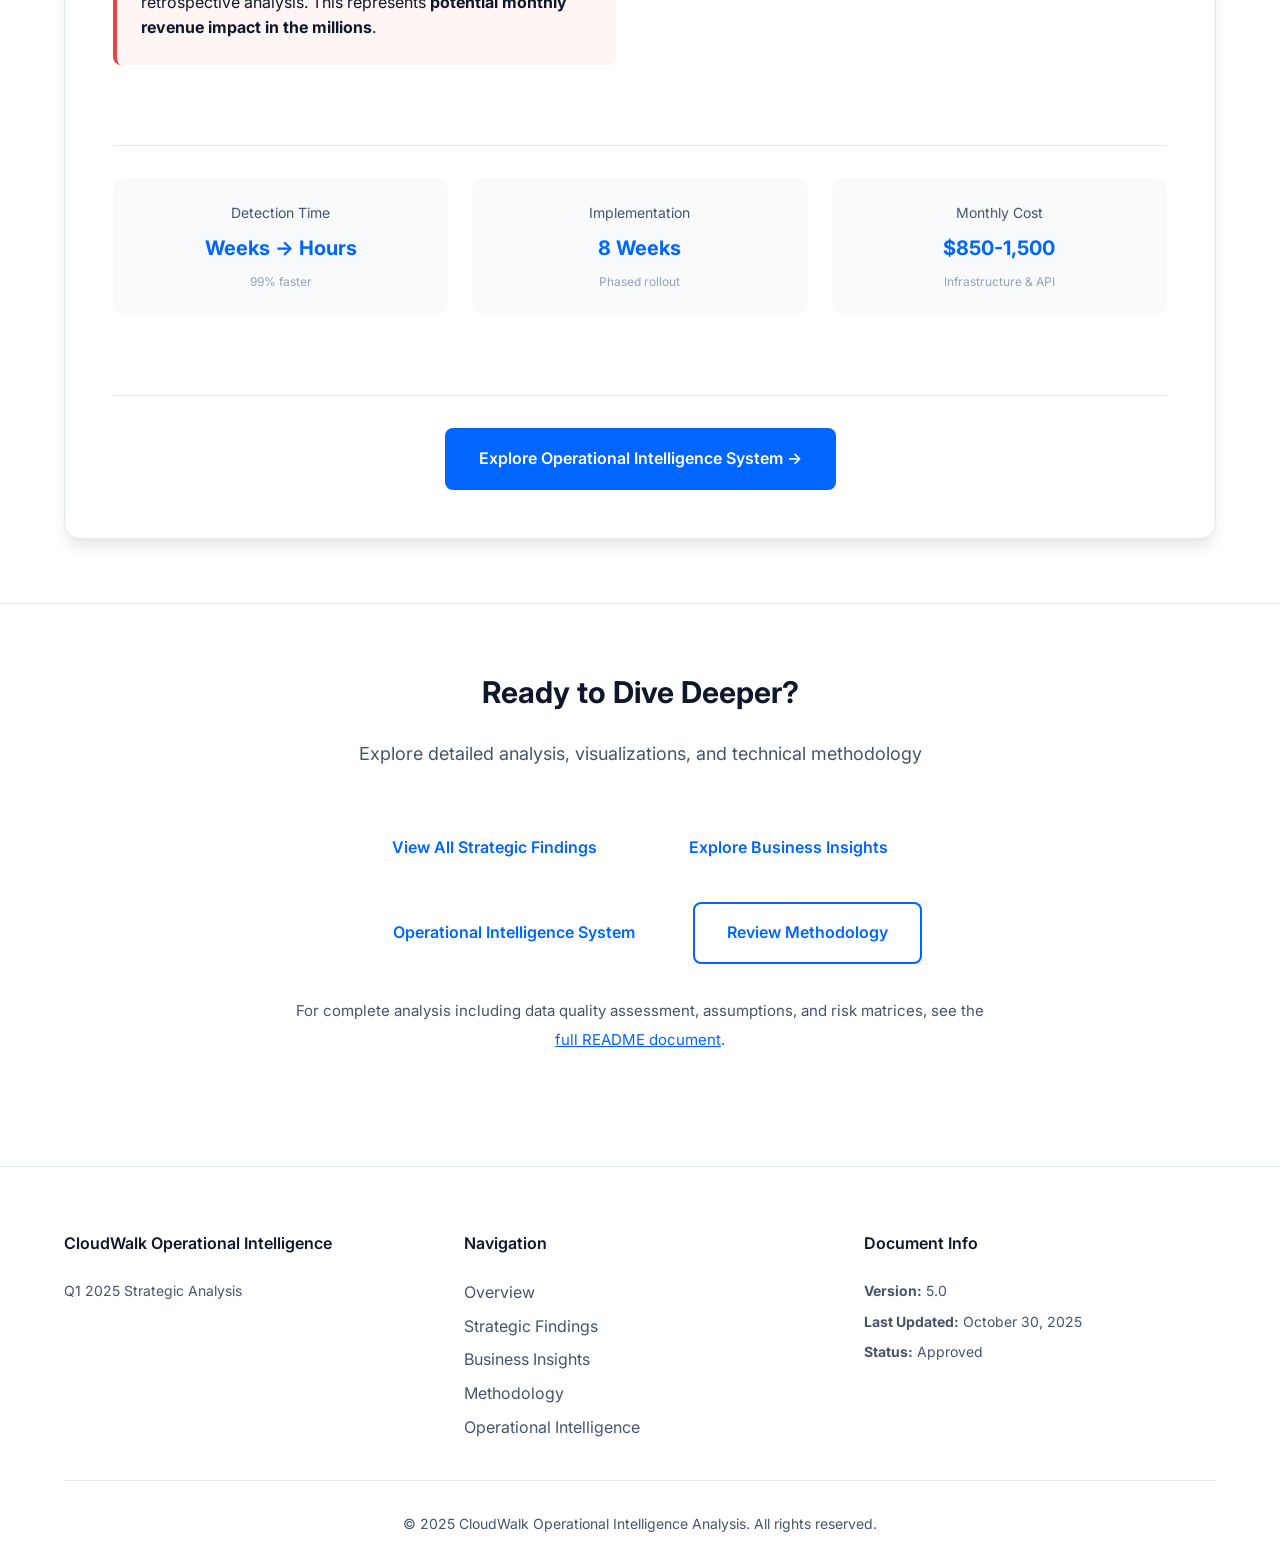
==== commit 564a5dfc: "Final" ====
--- a/docs/index.html
+++ b/docs/index.html
@@ -181,42 +181,42 @@
         </div>
     </section>
 
-    <!-- Strategic Findings Overview -->
+    <!-- Business Insights Overview -->
     <section class="opportunity-section">
         <div class="container">
             <div class="opportunity-content">
-                <h2 class="section-title">Strategic Findings</h2>
+                <h2 class="section-title">Business Insights</h2>
                 <div class="opportunity-card">
                     <div class="opportunity-header">
-                        <span class="opportunity-badge">Complete Analysis</span>
-                        <h3>Unified Growth Strategy with Implementation Roadmap</h3>
+                        <span class="opportunity-badge">Q1-Q6 Answered</span>
+                        <h3>Direct Answers to Business Questions</h3>
                     </div>
                     <div class="opportunity-body">
-                        <p class="lead">Comprehensive strategic analysis identifying high-impact opportunities with complete implementation roadmaps, quantified impact assessments, and risk mitigation strategies. The unified growth strategy combines individual merchant capture with PIX adoption, delivering <strong>+R$ 2.18B annual TPV impact</strong> through a sequential 30-90 day execution plan with detailed resource requirements and compliance considerations.</p>
+                        <p class="lead">Comprehensive analysis answering six key business questions with supporting data visualizations and strategic interpretations. Each answer includes clear insights connecting findings to business opportunities, including product performance, transaction patterns, average tickets, anticipation methods, installments analysis, and price tier segmentation.</p>
                         
                         <div class="opportunity-metrics-grid">
                             <div class="opportunity-metric-card highlight">
-                                <div class="metric-icon">📋</div>
-                                <div class="metric-label">Complete Analysis</div>
-                                <div class="metric-value">Full Details</div>
-                                <div class="metric-detail">Opportunity → Proof → Solution → Impact → Execution</div>
+                                <div class="metric-icon">📊</div>
+                                <div class="metric-label">Questions Answered</div>
+                                <div class="metric-value">6</div>
+                                <div class="metric-detail">Q1-Q6 complete analysis</div>
                             </div>
                             <div class="opportunity-metric-card">
-                                <div class="metric-icon">🎯</div>
-                                <div class="metric-label">Implementation</div>
-                                <div class="metric-value">30-90 Days</div>
-                                <div class="metric-detail">Phased roadmap with milestones</div>
+                                <div class="metric-icon">📈</div>
+                                <div class="metric-label">Visualizations</div>
+                                <div class="metric-value">12+</div>
+                                <div class="metric-detail">Data charts and graphs</div>
                             </div>
                             <div class="opportunity-metric-card">
-                                <div class="metric-icon">📊</div>
-                                <div class="metric-label">Resource Planning</div>
+                                <div class="metric-icon">💡</div>
+                                <div class="metric-label">Strategic Context</div>
                                 <div class="metric-value">Included</div>
-                                <div class="metric-detail">Personnel, budget, compliance</div>
+                                <div class="metric-detail">Actionable insights</div>
                             </div>
                         </div>
 
                         <div class="opportunity-cta">
-                            <a href="findings.html" class="btn btn-primary">Explore All Strategic Findings →</a>
+                            <a href="insights.html" class="btn btn-primary">Explore All Business Insights →</a>
                         </div>
                     </div>
                 </div>
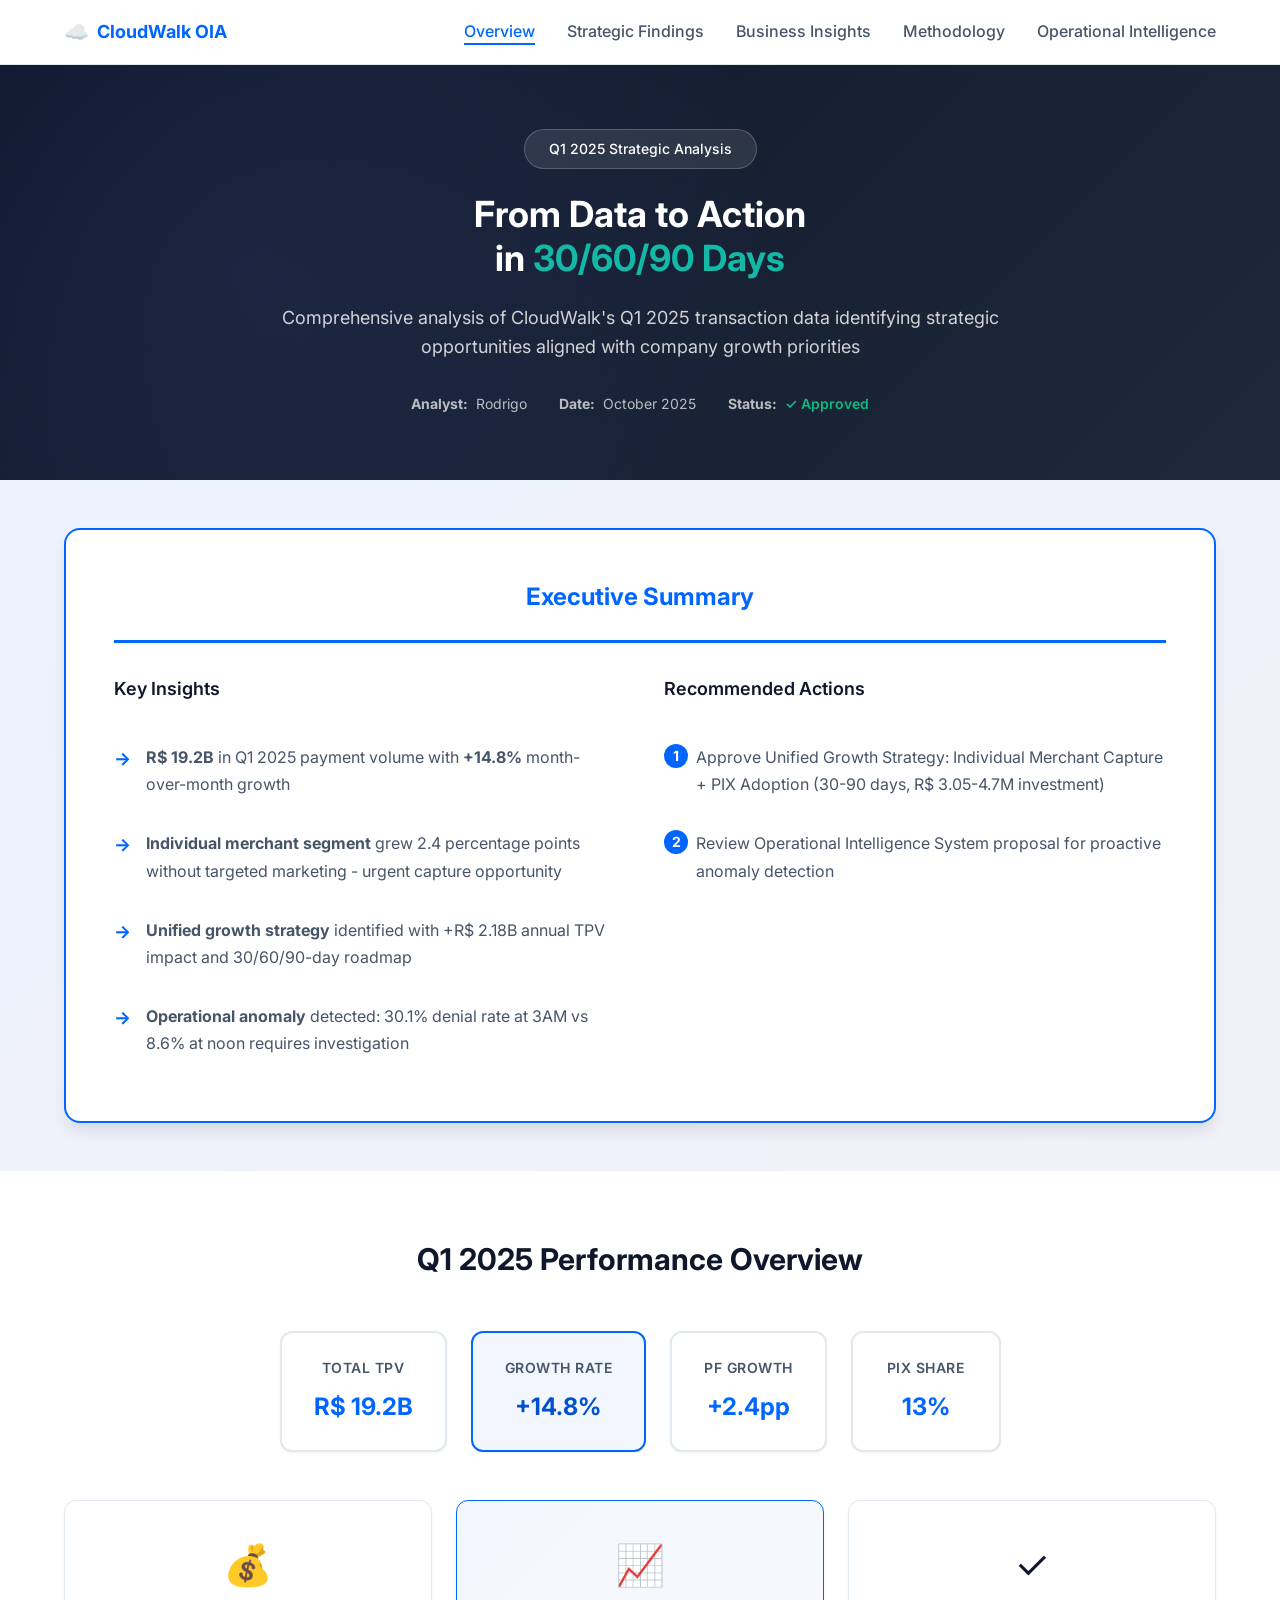
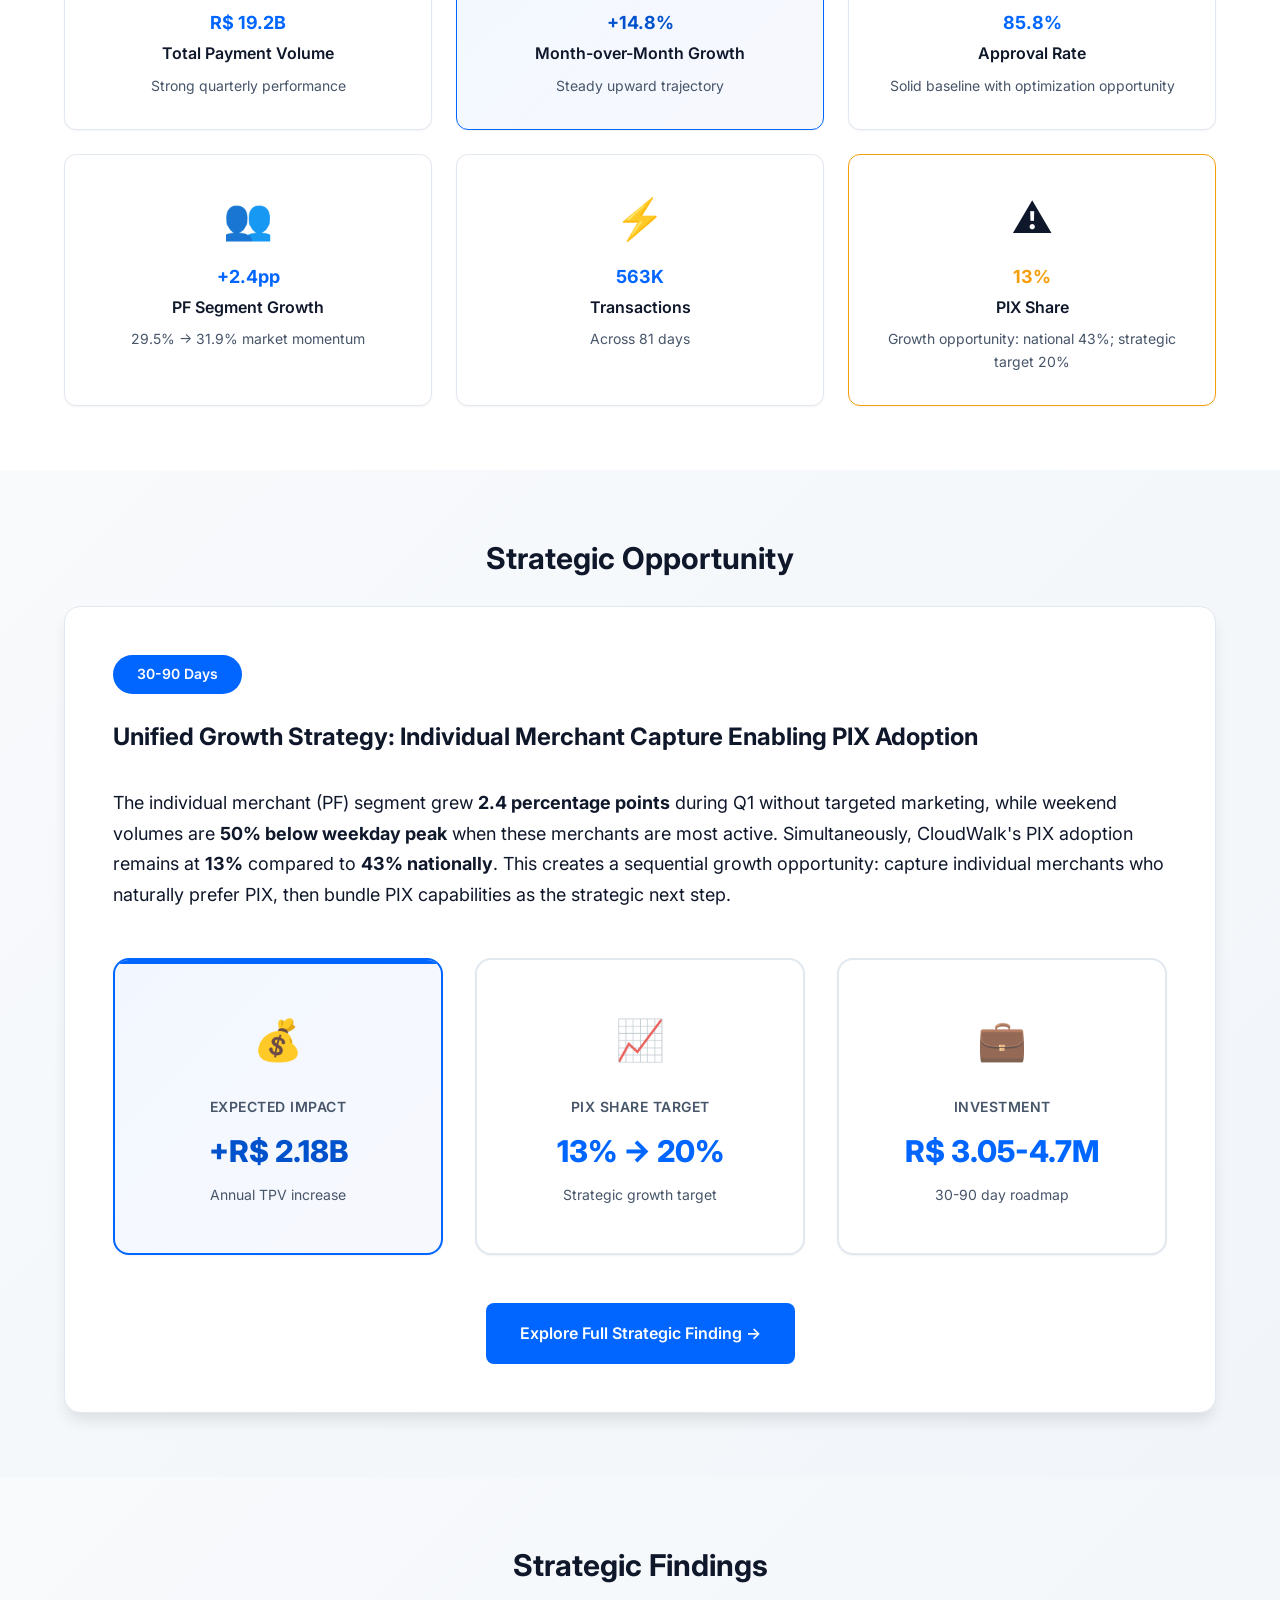
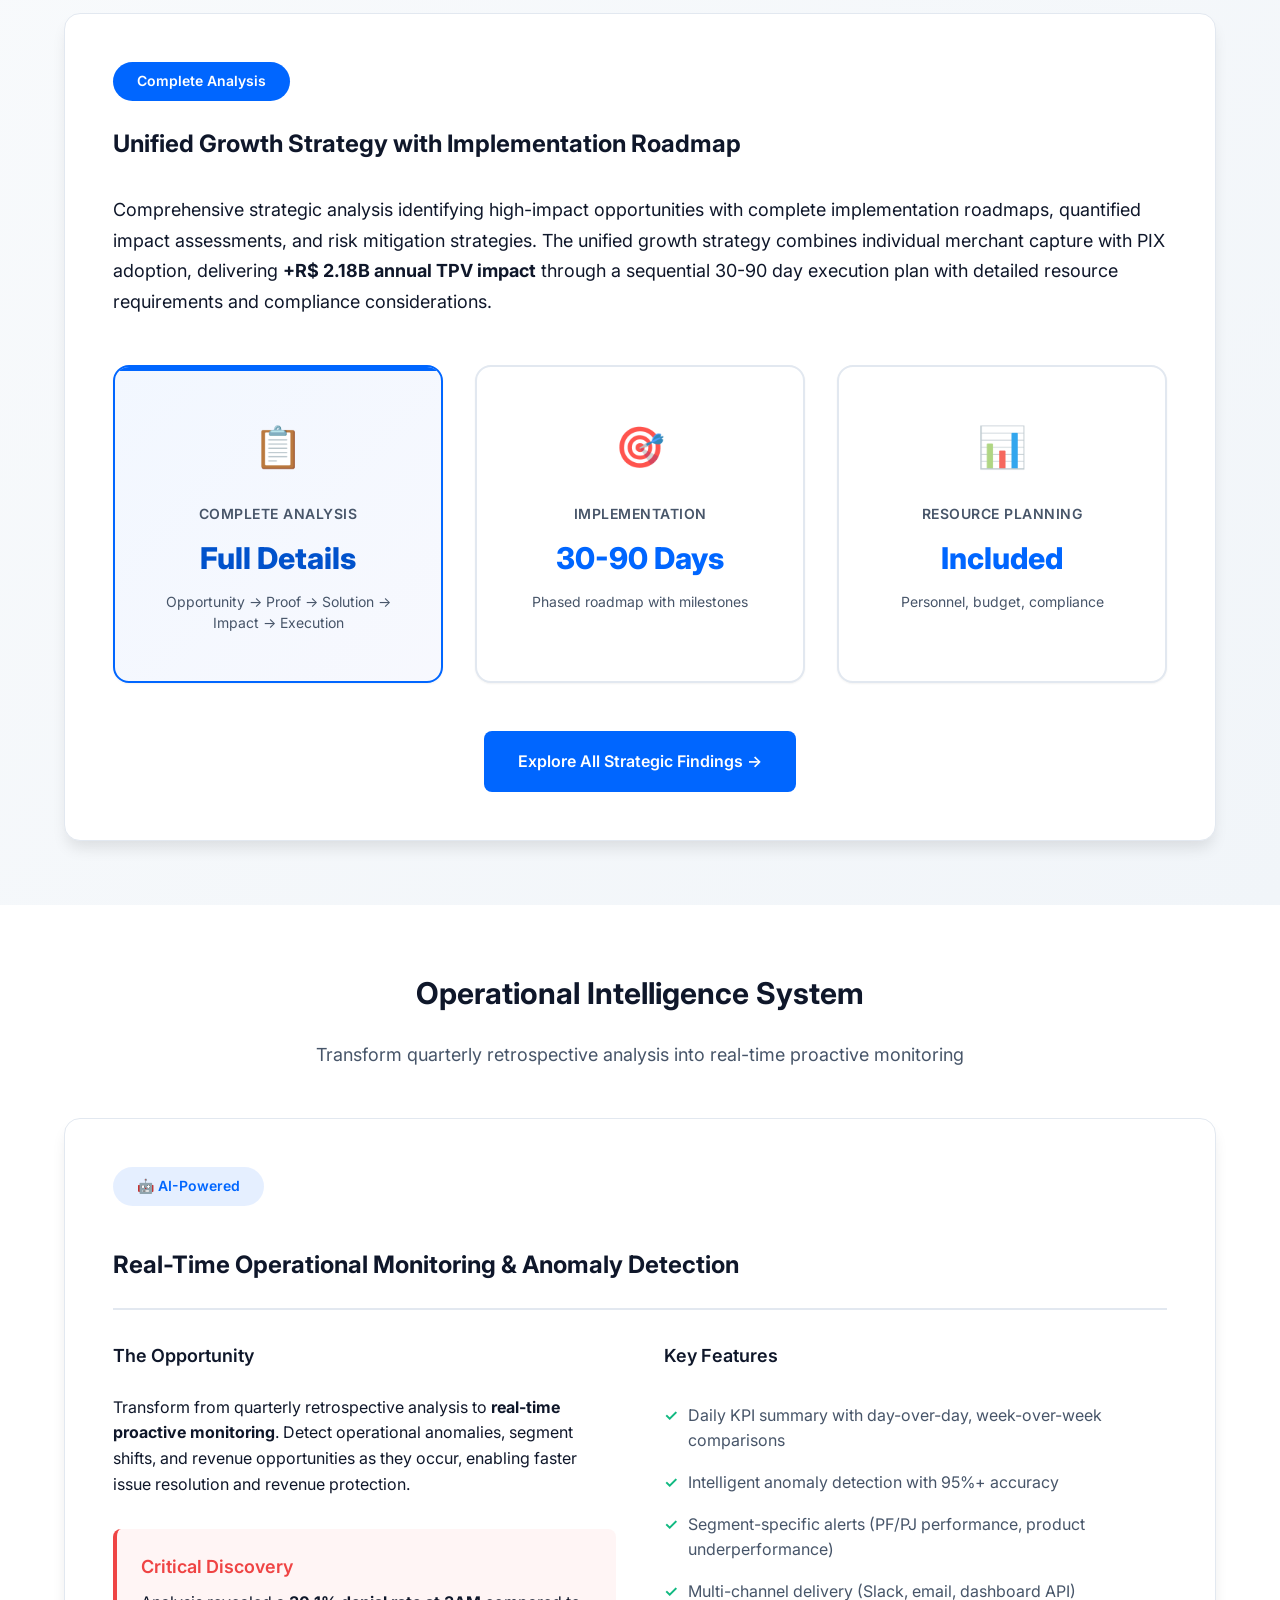
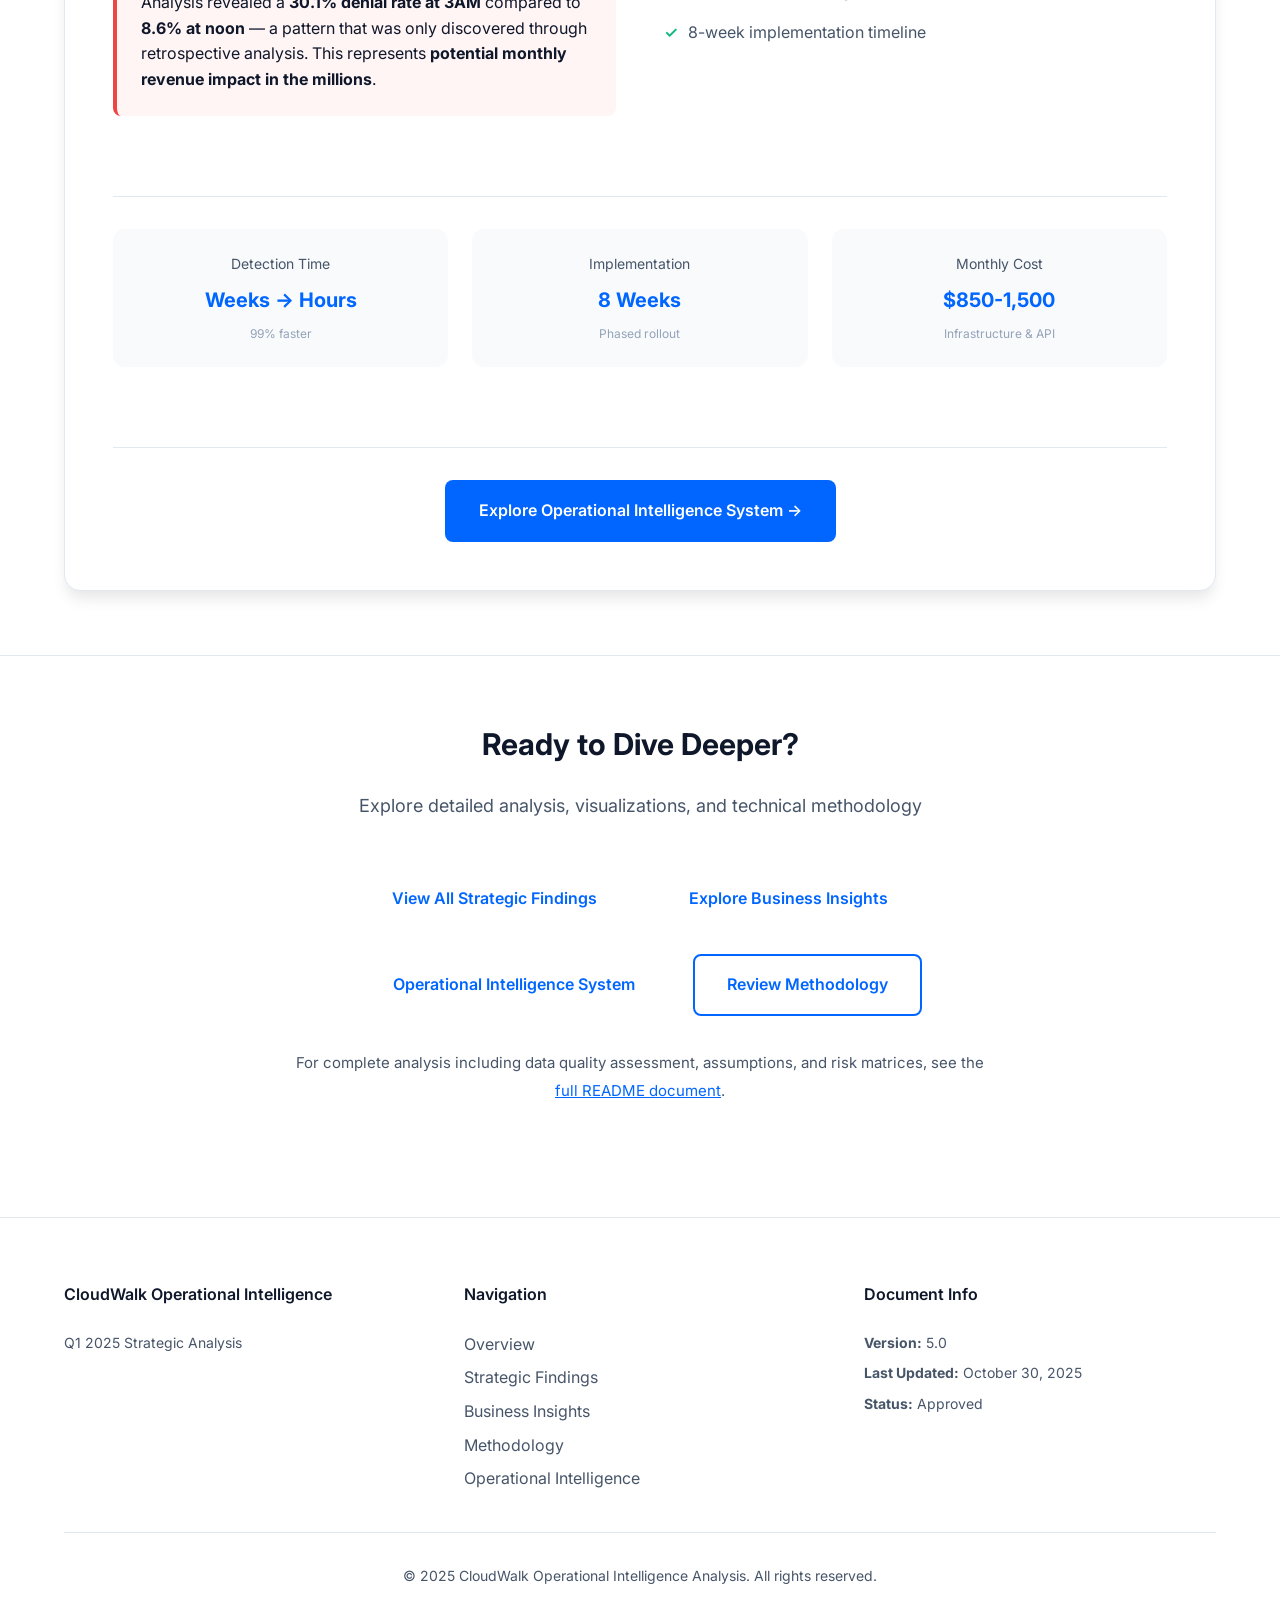
==== commit 7a45c8c1: "Revert "Final" This reverts commit 564a5dfc4c1ee6be6bf9d378b1503aa68ba18b1a." ====
--- a/docs/index.html
+++ b/docs/index.html
@@ -181,42 +181,42 @@
         </div>
     </section>
 
-    <!-- Business Insights Overview -->
+    <!-- Strategic Findings Overview -->
     <section class="opportunity-section">
         <div class="container">
             <div class="opportunity-content">
-                <h2 class="section-title">Business Insights</h2>
+                <h2 class="section-title">Strategic Findings</h2>
                 <div class="opportunity-card">
                     <div class="opportunity-header">
-                        <span class="opportunity-badge">Q1-Q6 Answered</span>
-                        <h3>Direct Answers to Business Questions</h3>
+                        <span class="opportunity-badge">Complete Analysis</span>
+                        <h3>Unified Growth Strategy with Implementation Roadmap</h3>
                     </div>
                     <div class="opportunity-body">
-                        <p class="lead">Comprehensive analysis answering six key business questions with supporting data visualizations and strategic interpretations. Each answer includes clear insights connecting findings to business opportunities, including product performance, transaction patterns, average tickets, anticipation methods, installments analysis, and price tier segmentation.</p>
+                        <p class="lead">Comprehensive strategic analysis identifying high-impact opportunities with complete implementation roadmaps, quantified impact assessments, and risk mitigation strategies. The unified growth strategy combines individual merchant capture with PIX adoption, delivering <strong>+R$ 2.18B annual TPV impact</strong> through a sequential 30-90 day execution plan with detailed resource requirements and compliance considerations.</p>
                         
                         <div class="opportunity-metrics-grid">
                             <div class="opportunity-metric-card highlight">
+                                <div class="metric-icon">📋</div>
+                                <div class="metric-label">Complete Analysis</div>
+                                <div class="metric-value">Full Details</div>
+                                <div class="metric-detail">Opportunity → Proof → Solution → Impact → Execution</div>
+                            </div>
+                            <div class="opportunity-metric-card">
+                                <div class="metric-icon">🎯</div>
+                                <div class="metric-label">Implementation</div>
+                                <div class="metric-value">30-90 Days</div>
+                                <div class="metric-detail">Phased roadmap with milestones</div>
+                            </div>
+                            <div class="opportunity-metric-card">
                                 <div class="metric-icon">📊</div>
-                                <div class="metric-label">Questions Answered</div>
-                                <div class="metric-value">6</div>
-                                <div class="metric-detail">Q1-Q6 complete analysis</div>
-                            </div>
-                            <div class="opportunity-metric-card">
-                                <div class="metric-icon">📈</div>
-                                <div class="metric-label">Visualizations</div>
-                                <div class="metric-value">12+</div>
-                                <div class="metric-detail">Data charts and graphs</div>
-                            </div>
-                            <div class="opportunity-metric-card">
-                                <div class="metric-icon">💡</div>
-                                <div class="metric-label">Strategic Context</div>
+                                <div class="metric-label">Resource Planning</div>
                                 <div class="metric-value">Included</div>
-                                <div class="metric-detail">Actionable insights</div>
+                                <div class="metric-detail">Personnel, budget, compliance</div>
                             </div>
                         </div>
 
                         <div class="opportunity-cta">
-                            <a href="insights.html" class="btn btn-primary">Explore All Business Insights →</a>
+                            <a href="findings.html" class="btn btn-primary">Explore All Strategic Findings →</a>
                         </div>
                     </div>
                 </div>
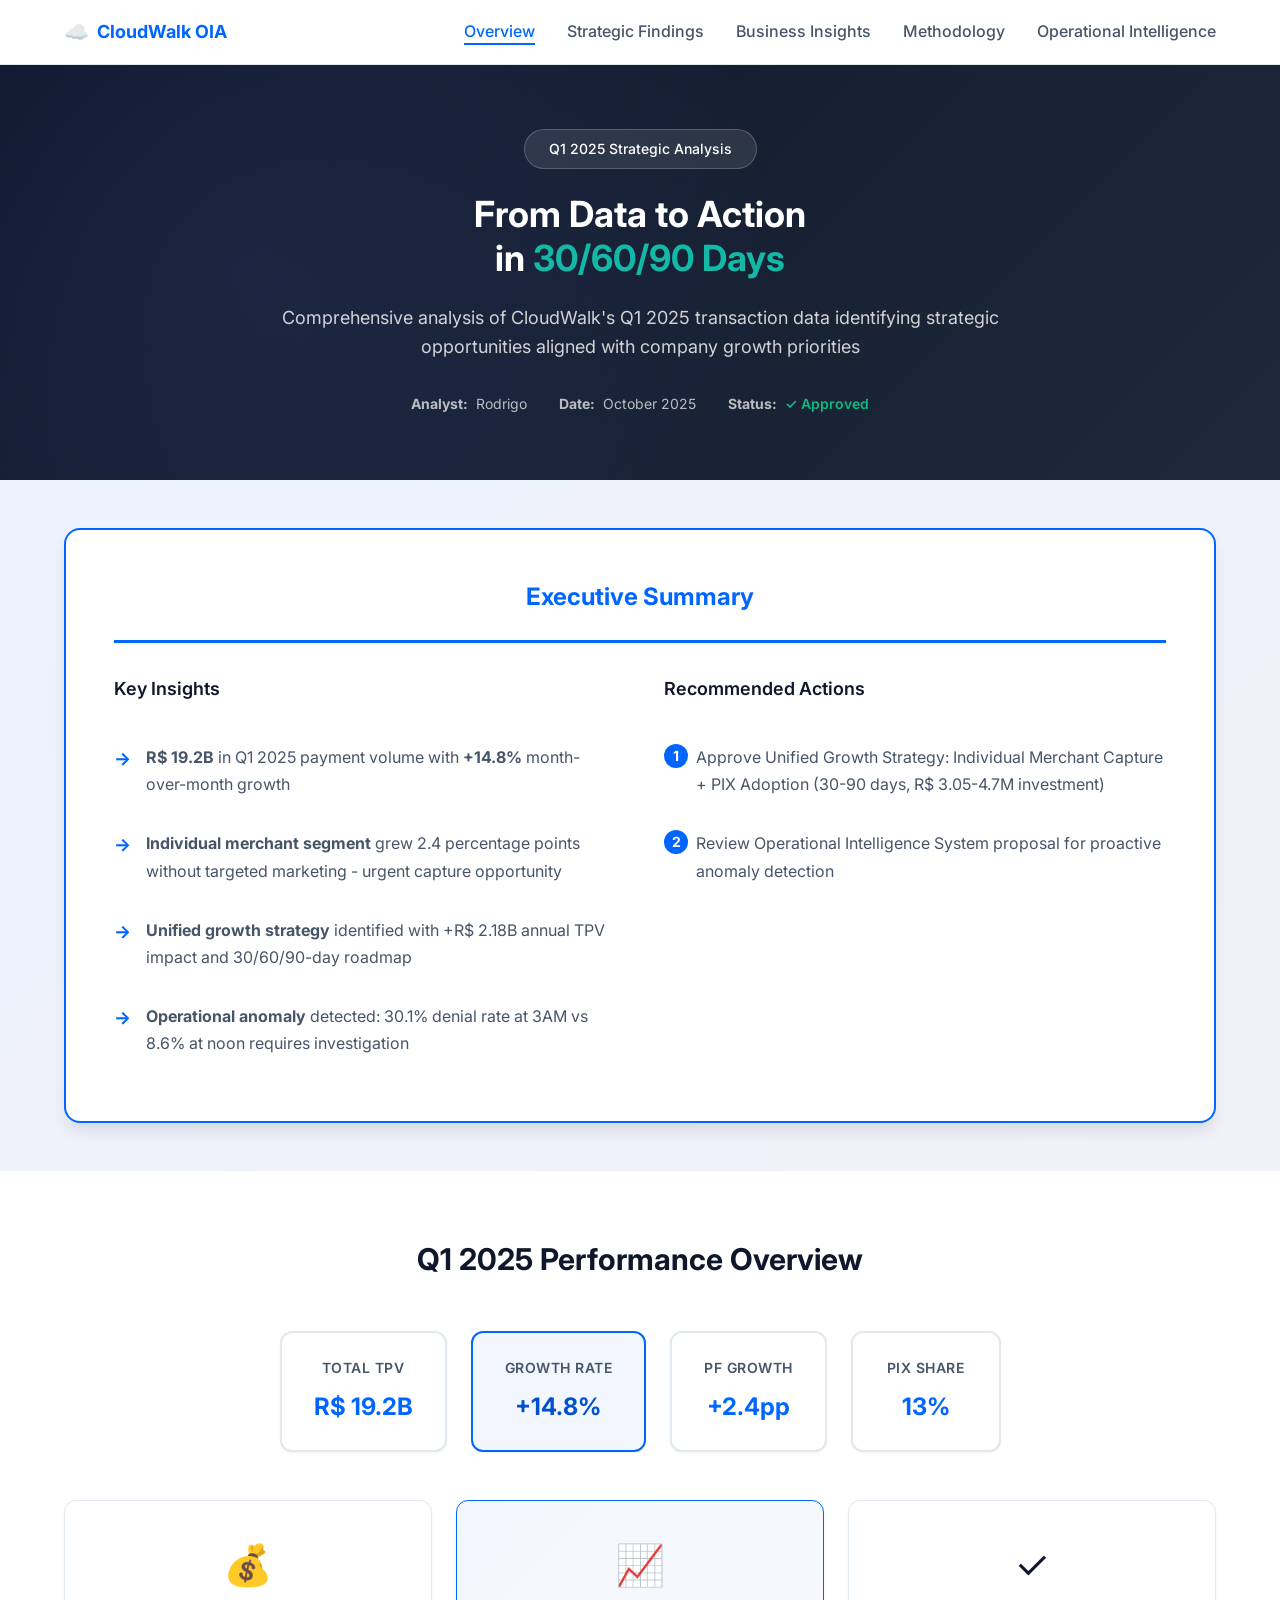
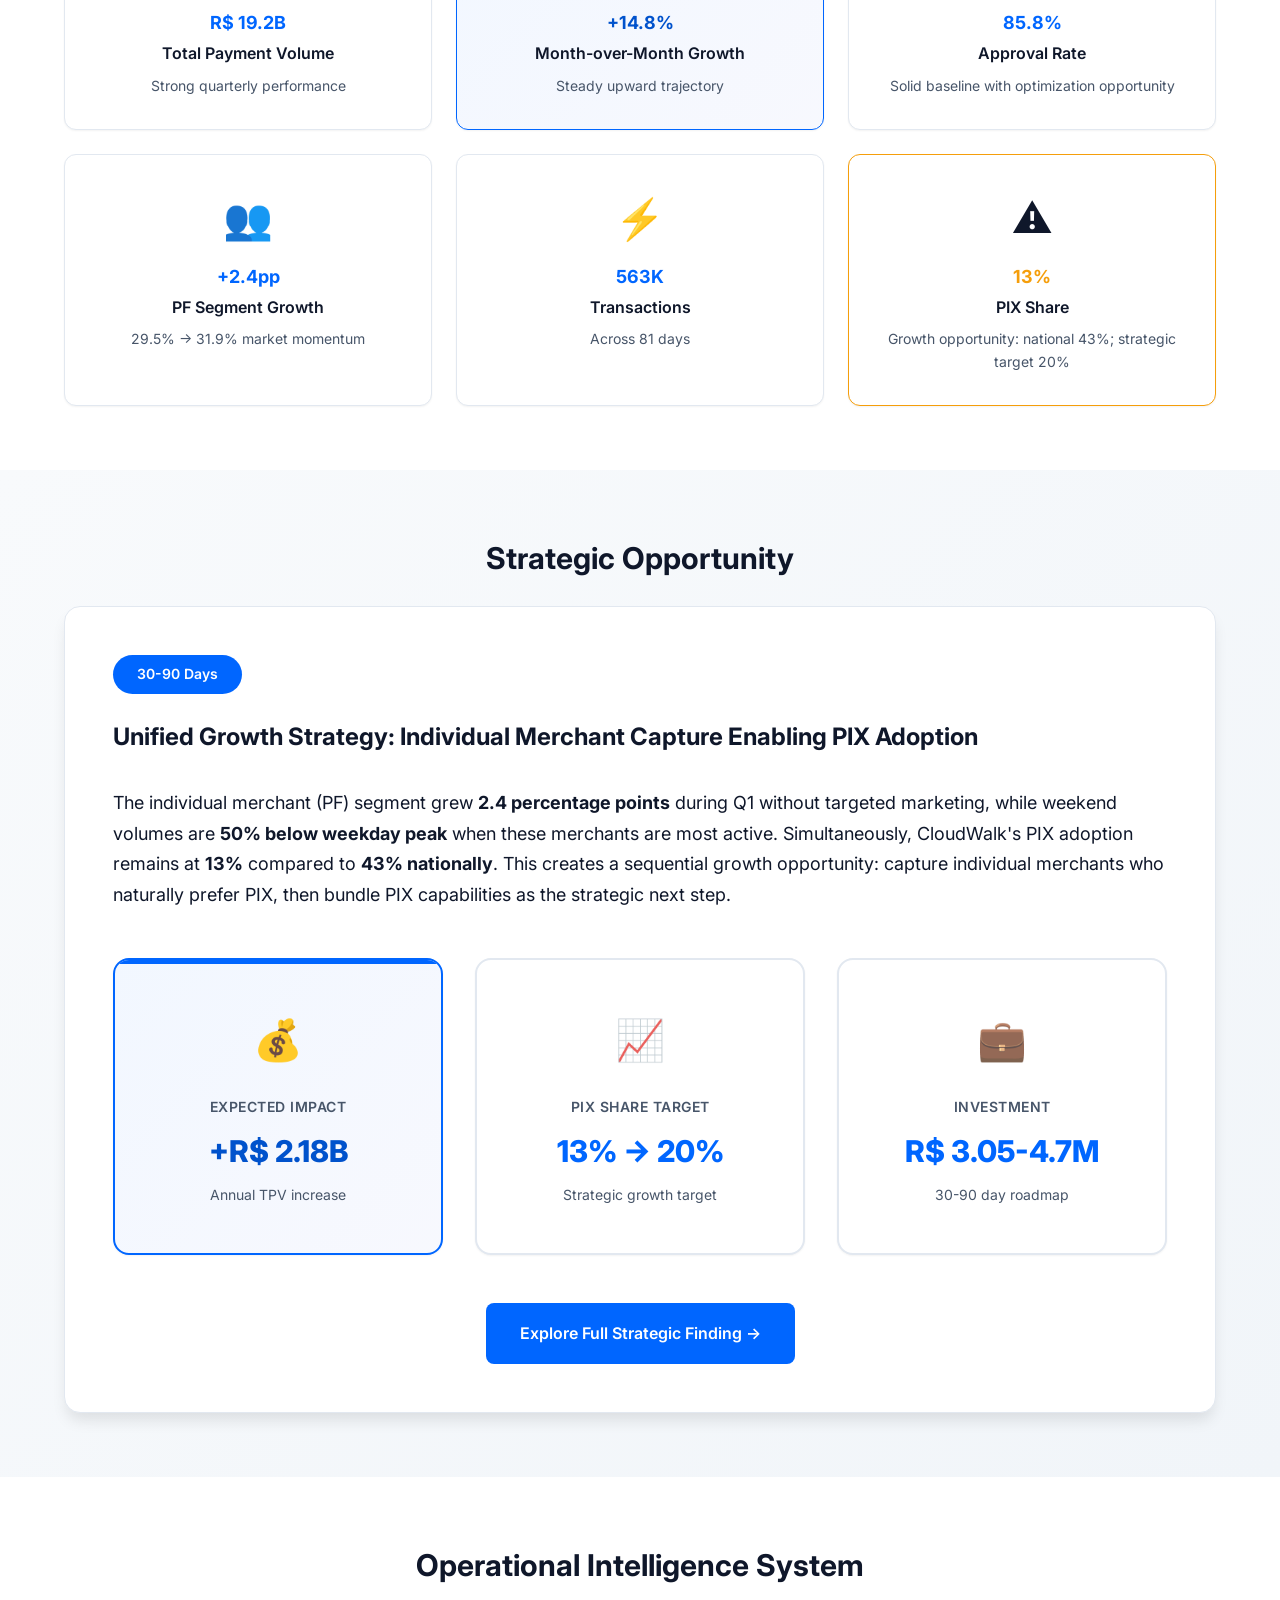
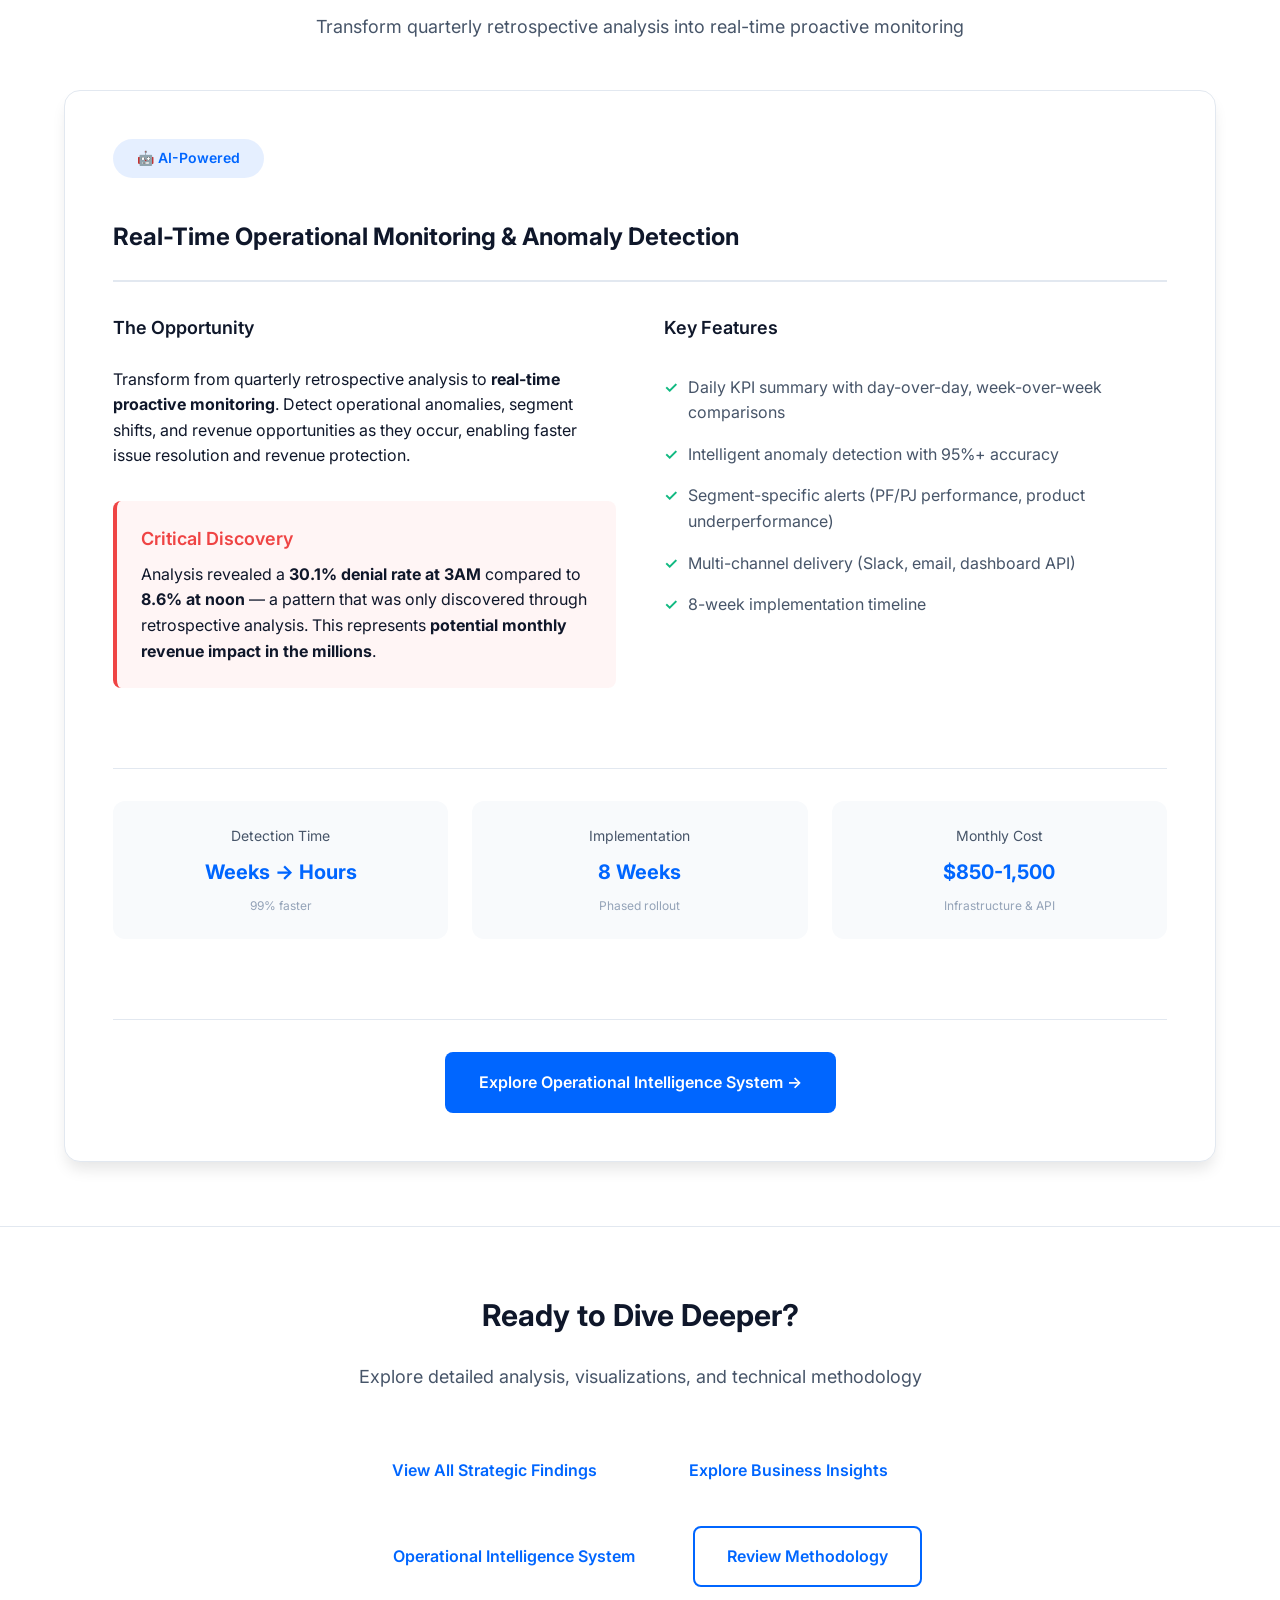
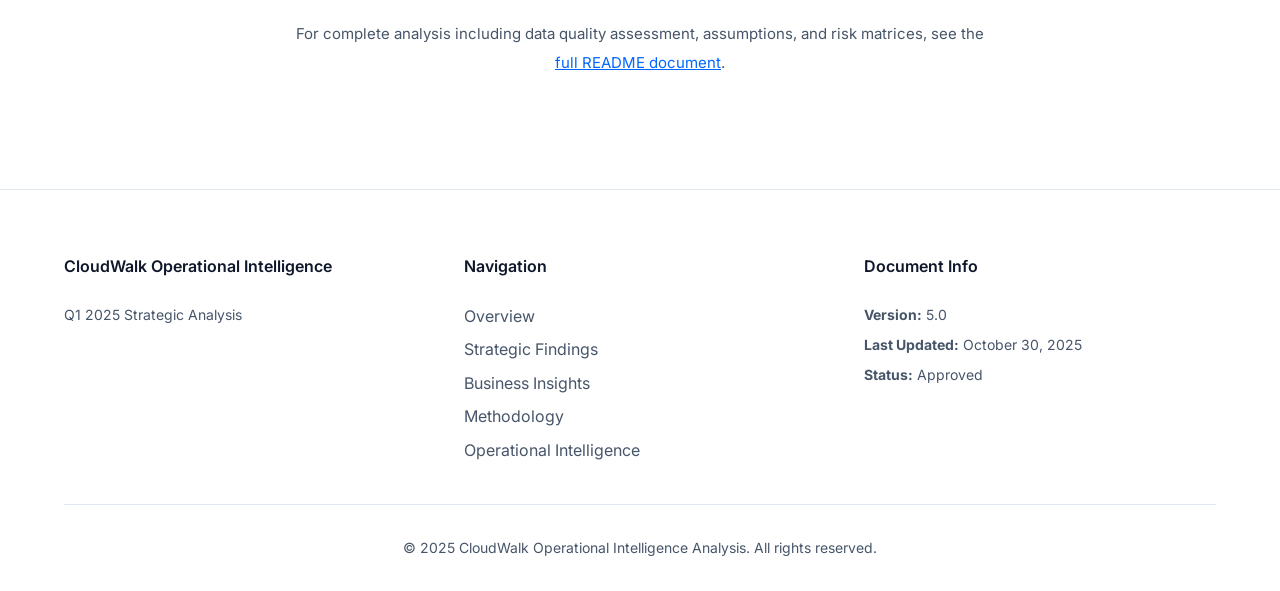
==== commit f3b23ae3: "Commit0000" ====
--- a/docs/index.html
+++ b/docs/index.html
@@ -138,7 +138,7 @@
         </div>
     </section>
 
-    <!-- Strategic Opportunity -->
+    <!-- Strategic Opportunity (Consolidated) -->
     <section class="opportunity-section">
         <div class="container">
             <div class="opportunity-content">
@@ -181,49 +181,6 @@
         </div>
     </section>
 
-    <!-- Strategic Findings Overview -->
-    <section class="opportunity-section">
-        <div class="container">
-            <div class="opportunity-content">
-                <h2 class="section-title">Strategic Findings</h2>
-                <div class="opportunity-card">
-                    <div class="opportunity-header">
-                        <span class="opportunity-badge">Complete Analysis</span>
-                        <h3>Unified Growth Strategy with Implementation Roadmap</h3>
-                    </div>
-                    <div class="opportunity-body">
-                        <p class="lead">Comprehensive strategic analysis identifying high-impact opportunities with complete implementation roadmaps, quantified impact assessments, and risk mitigation strategies. The unified growth strategy combines individual merchant capture with PIX adoption, delivering <strong>+R$ 2.18B annual TPV impact</strong> through a sequential 30-90 day execution plan with detailed resource requirements and compliance considerations.</p>
-                        
-                        <div class="opportunity-metrics-grid">
-                            <div class="opportunity-metric-card highlight">
-                                <div class="metric-icon">📋</div>
-                                <div class="metric-label">Complete Analysis</div>
-                                <div class="metric-value">Full Details</div>
-                                <div class="metric-detail">Opportunity → Proof → Solution → Impact → Execution</div>
-                            </div>
-                            <div class="opportunity-metric-card">
-                                <div class="metric-icon">🎯</div>
-                                <div class="metric-label">Implementation</div>
-                                <div class="metric-value">30-90 Days</div>
-                                <div class="metric-detail">Phased roadmap with milestones</div>
-                            </div>
-                            <div class="opportunity-metric-card">
-                                <div class="metric-icon">📊</div>
-                                <div class="metric-label">Resource Planning</div>
-                                <div class="metric-value">Included</div>
-                                <div class="metric-detail">Personnel, budget, compliance</div>
-                            </div>
-                        </div>
-
-                        <div class="opportunity-cta">
-                            <a href="findings.html" class="btn btn-primary">Explore All Strategic Findings →</a>
-                        </div>
-                    </div>
-                </div>
-            </div>
-        </div>
-    </section>
-
     <!-- Operational Intelligence Preview -->
     <section class="operational-intelligence-preview">
         <div class="container">
